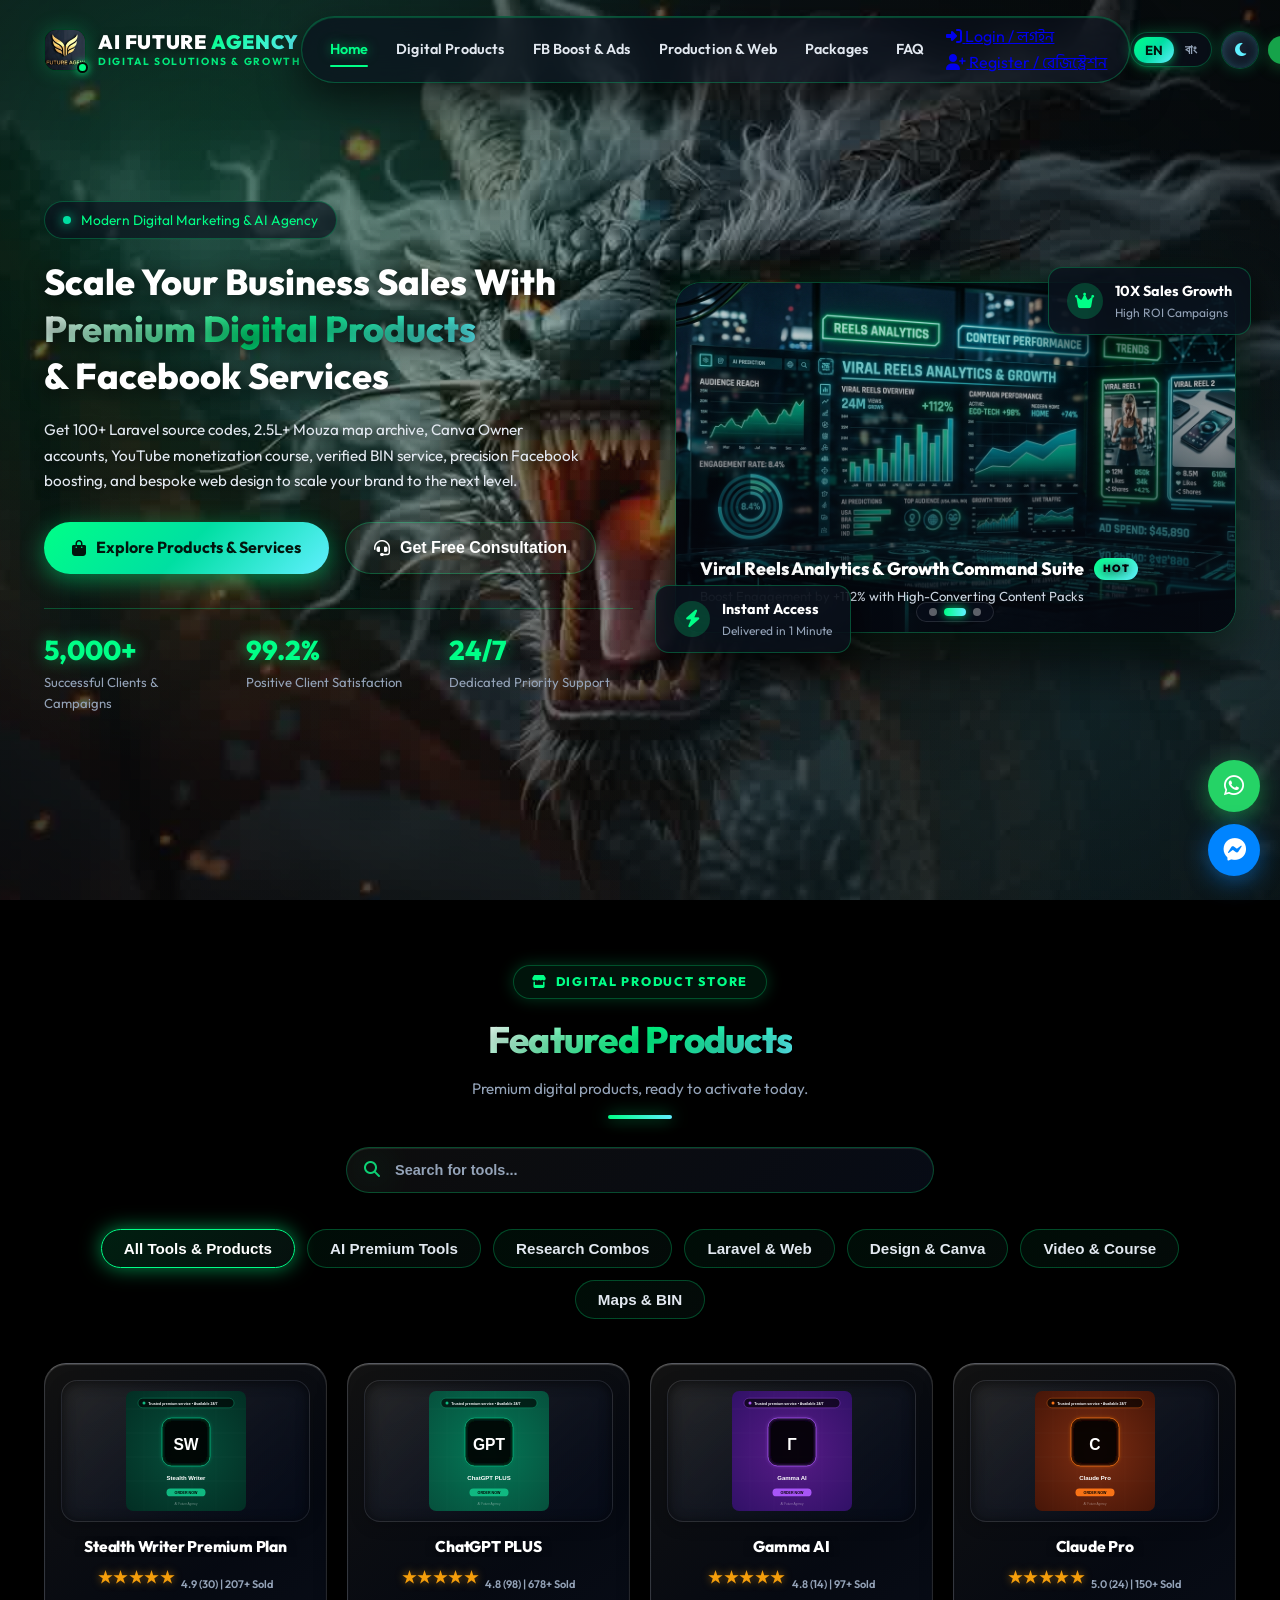
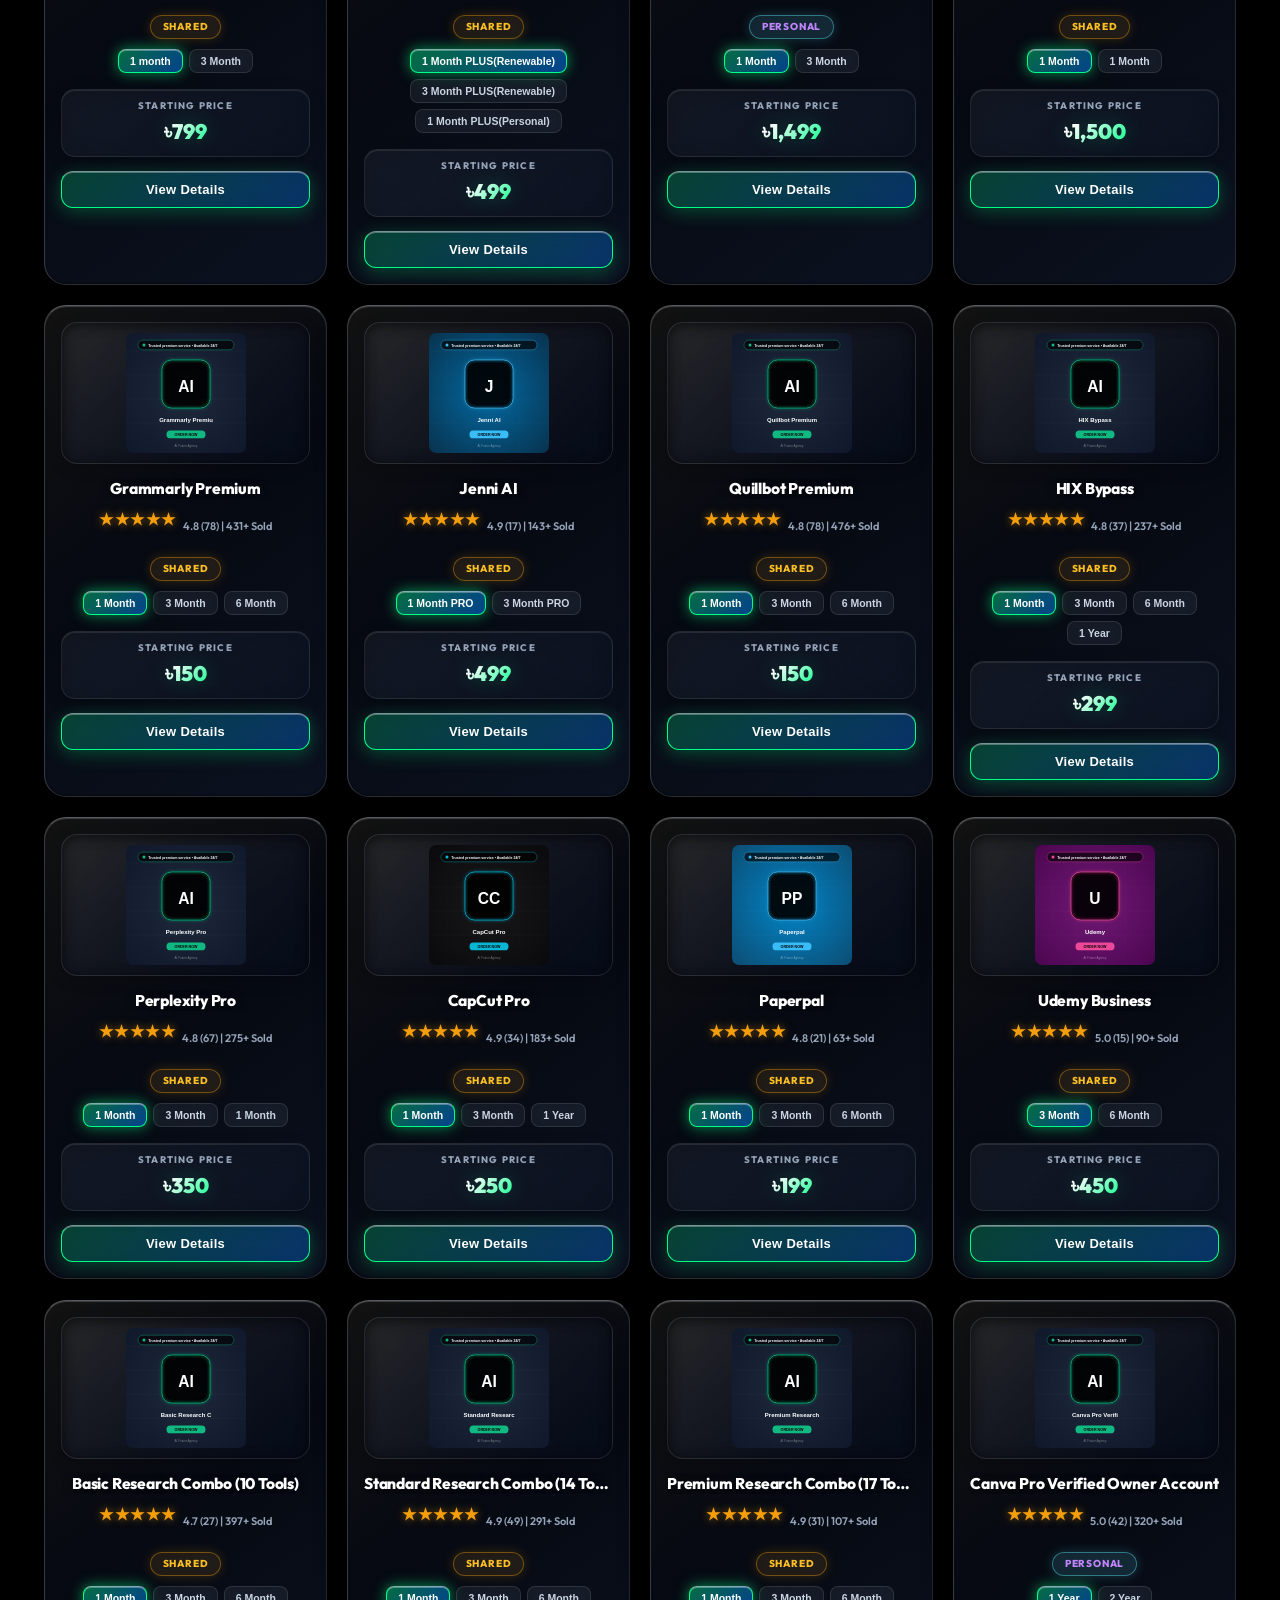
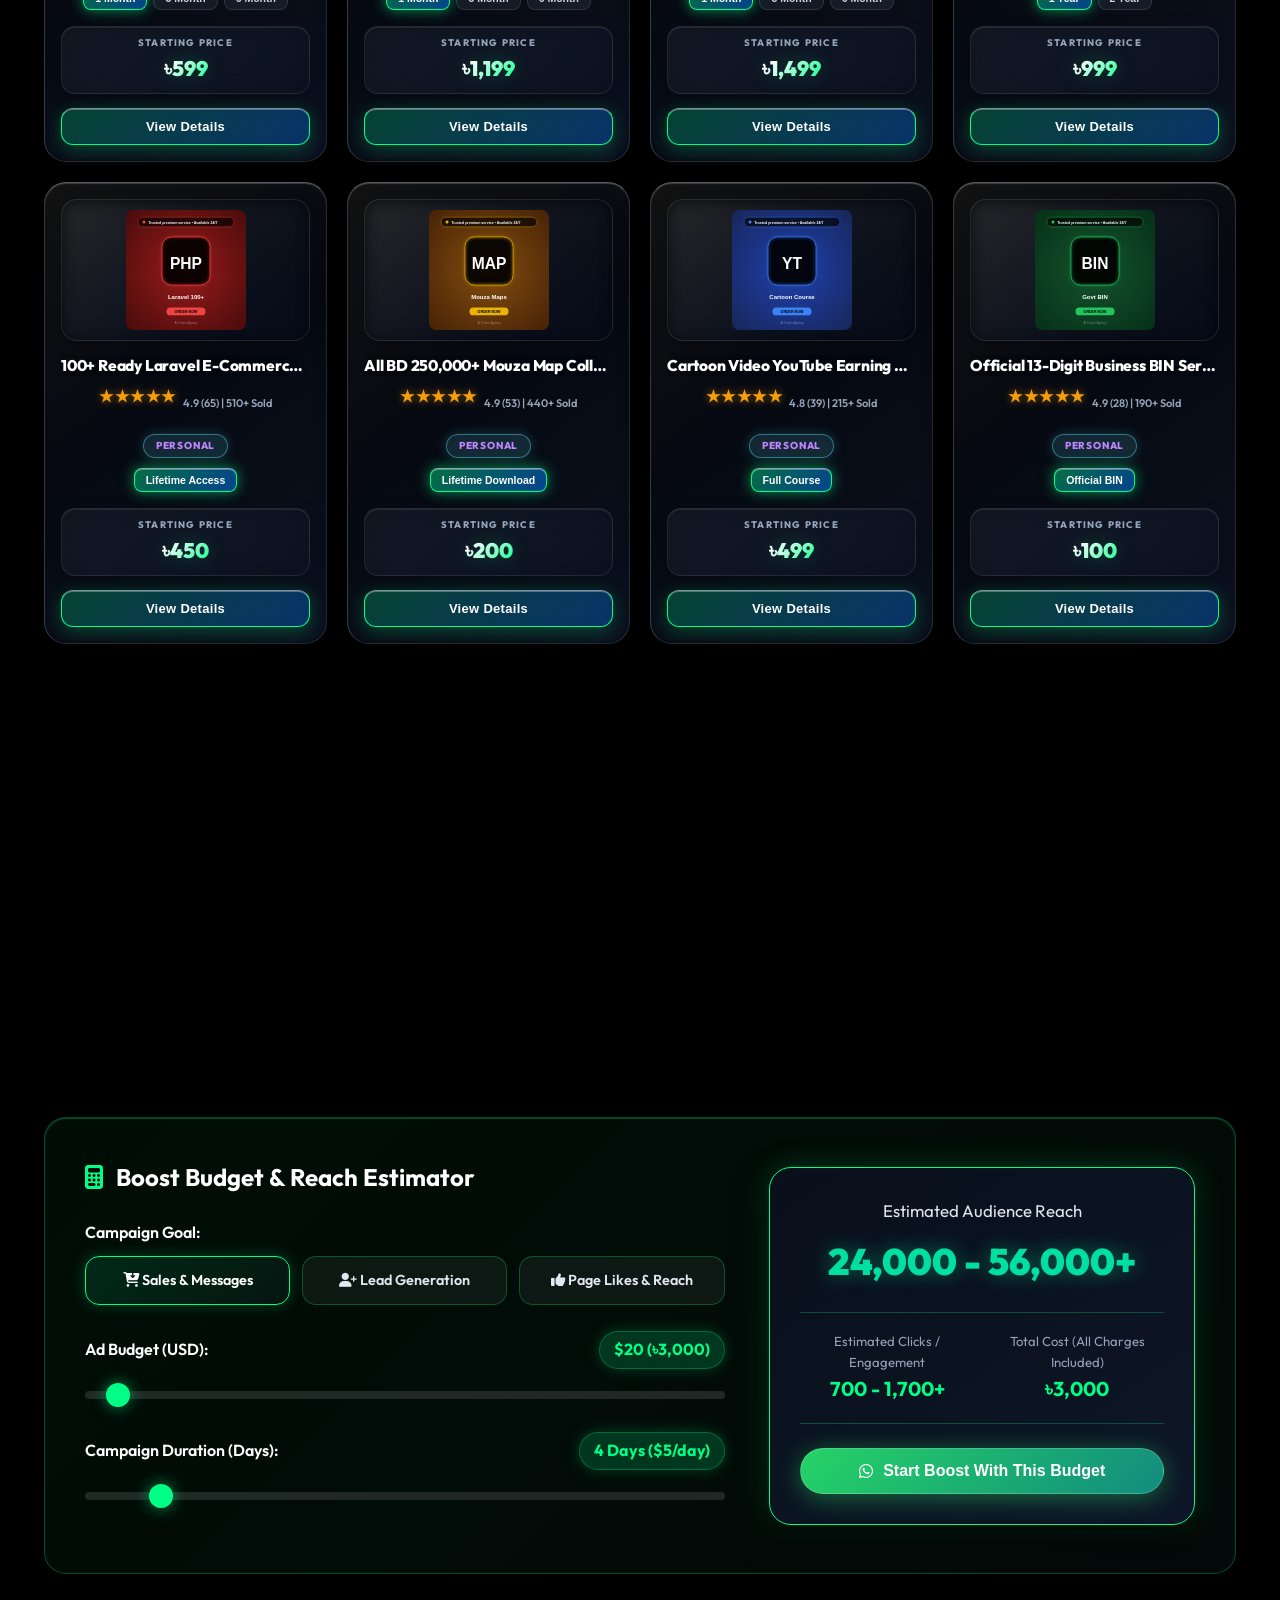
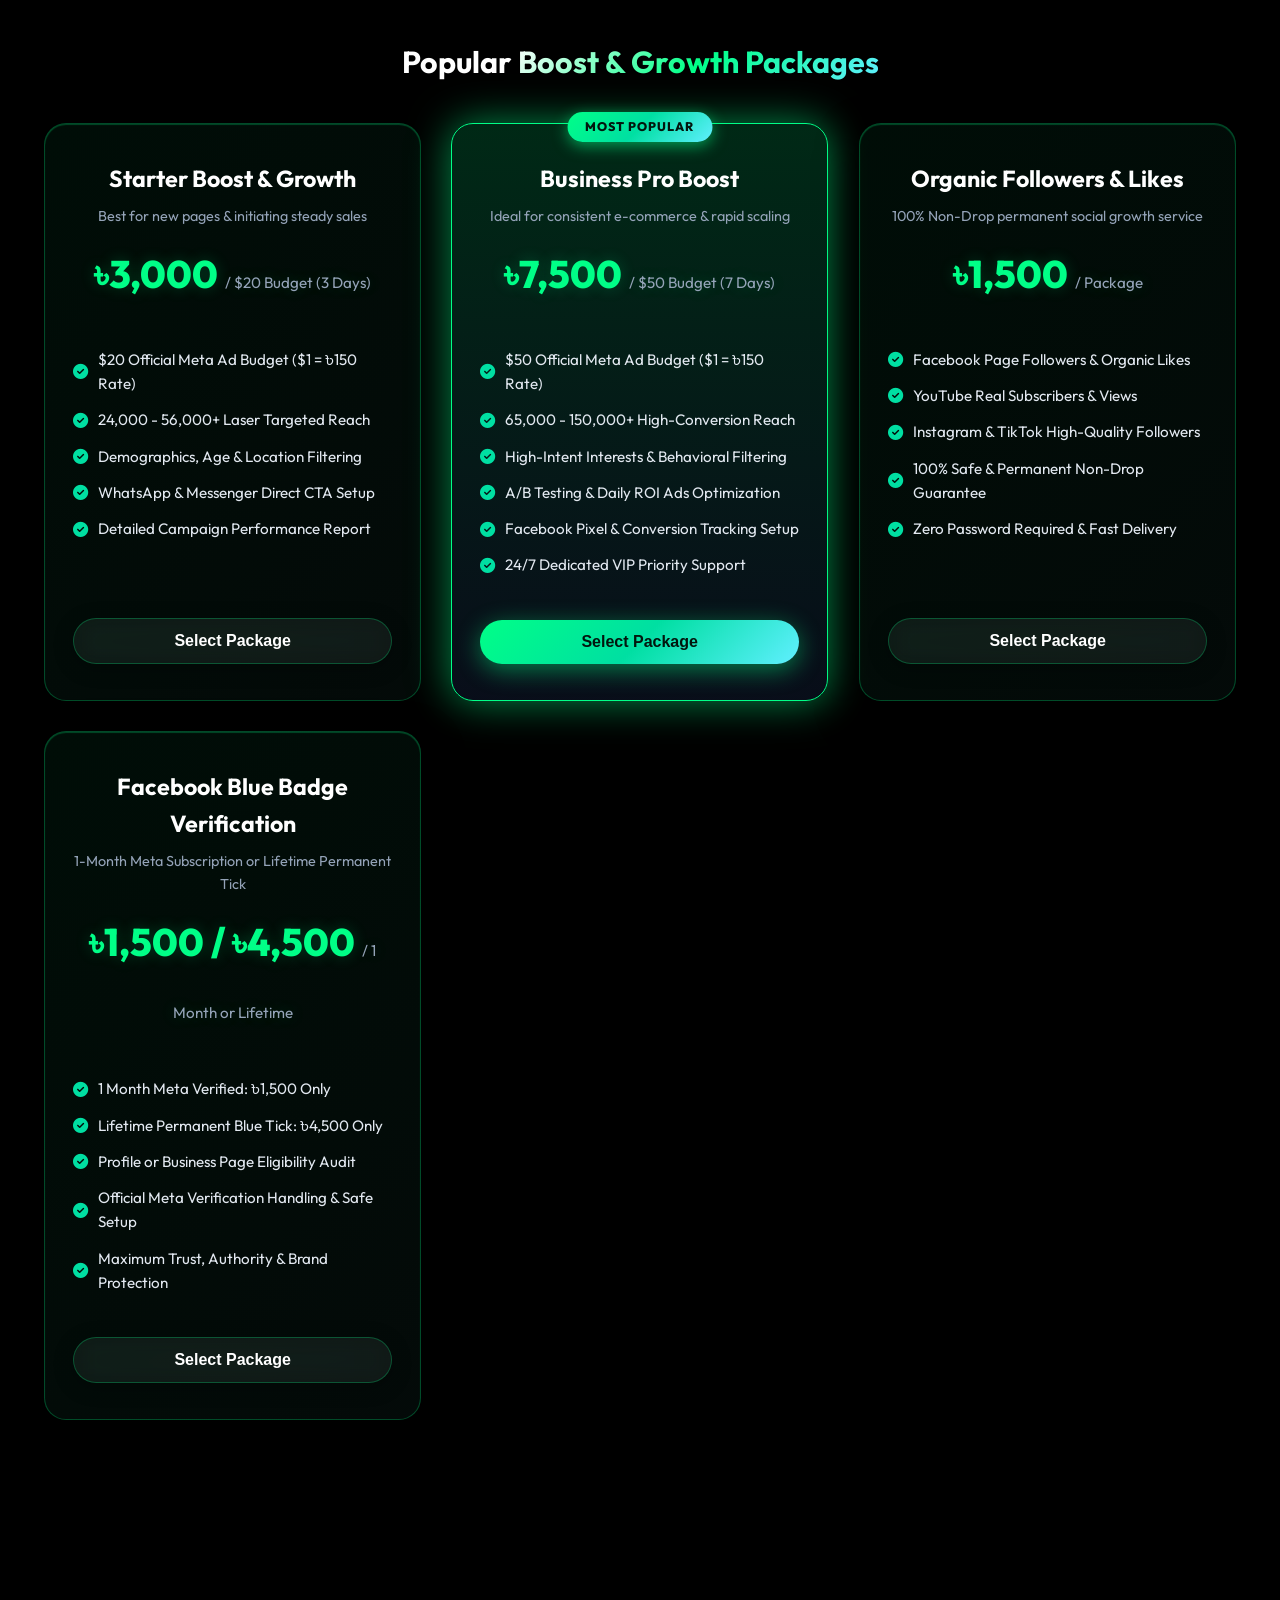
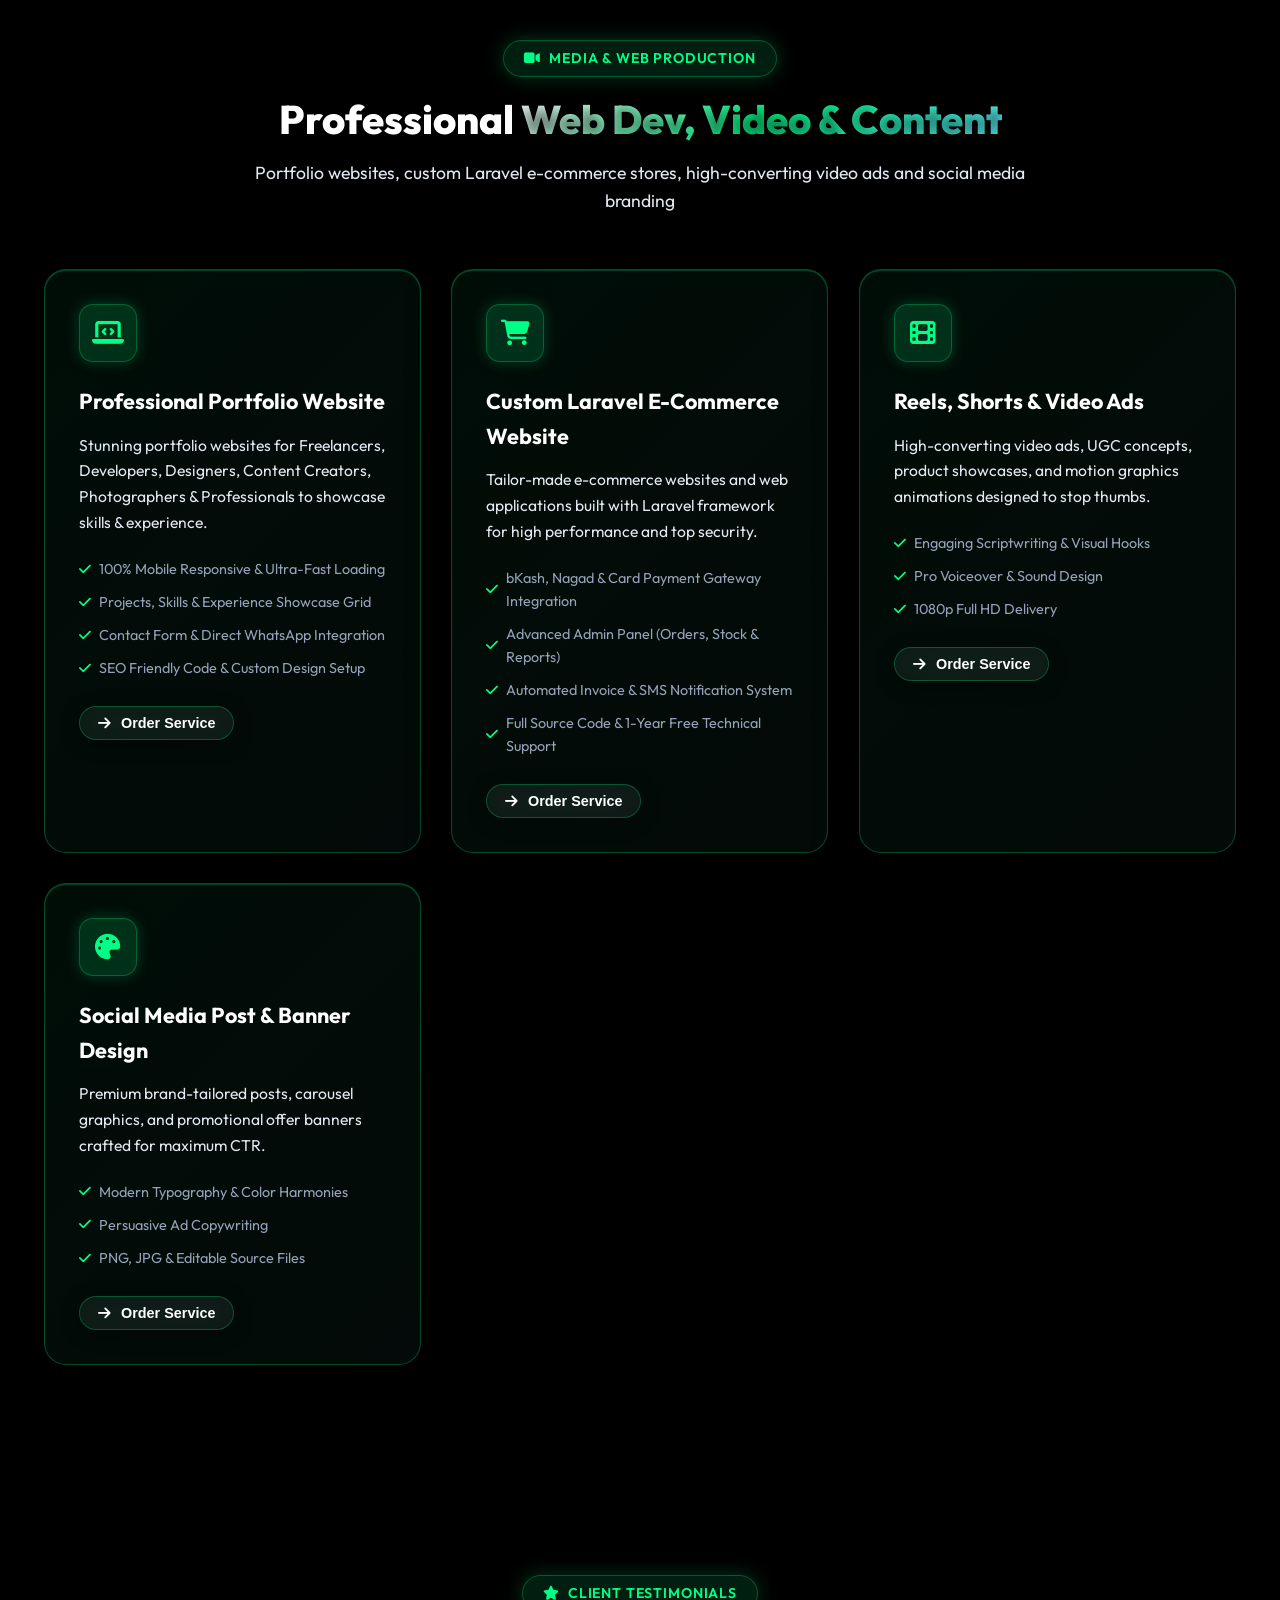
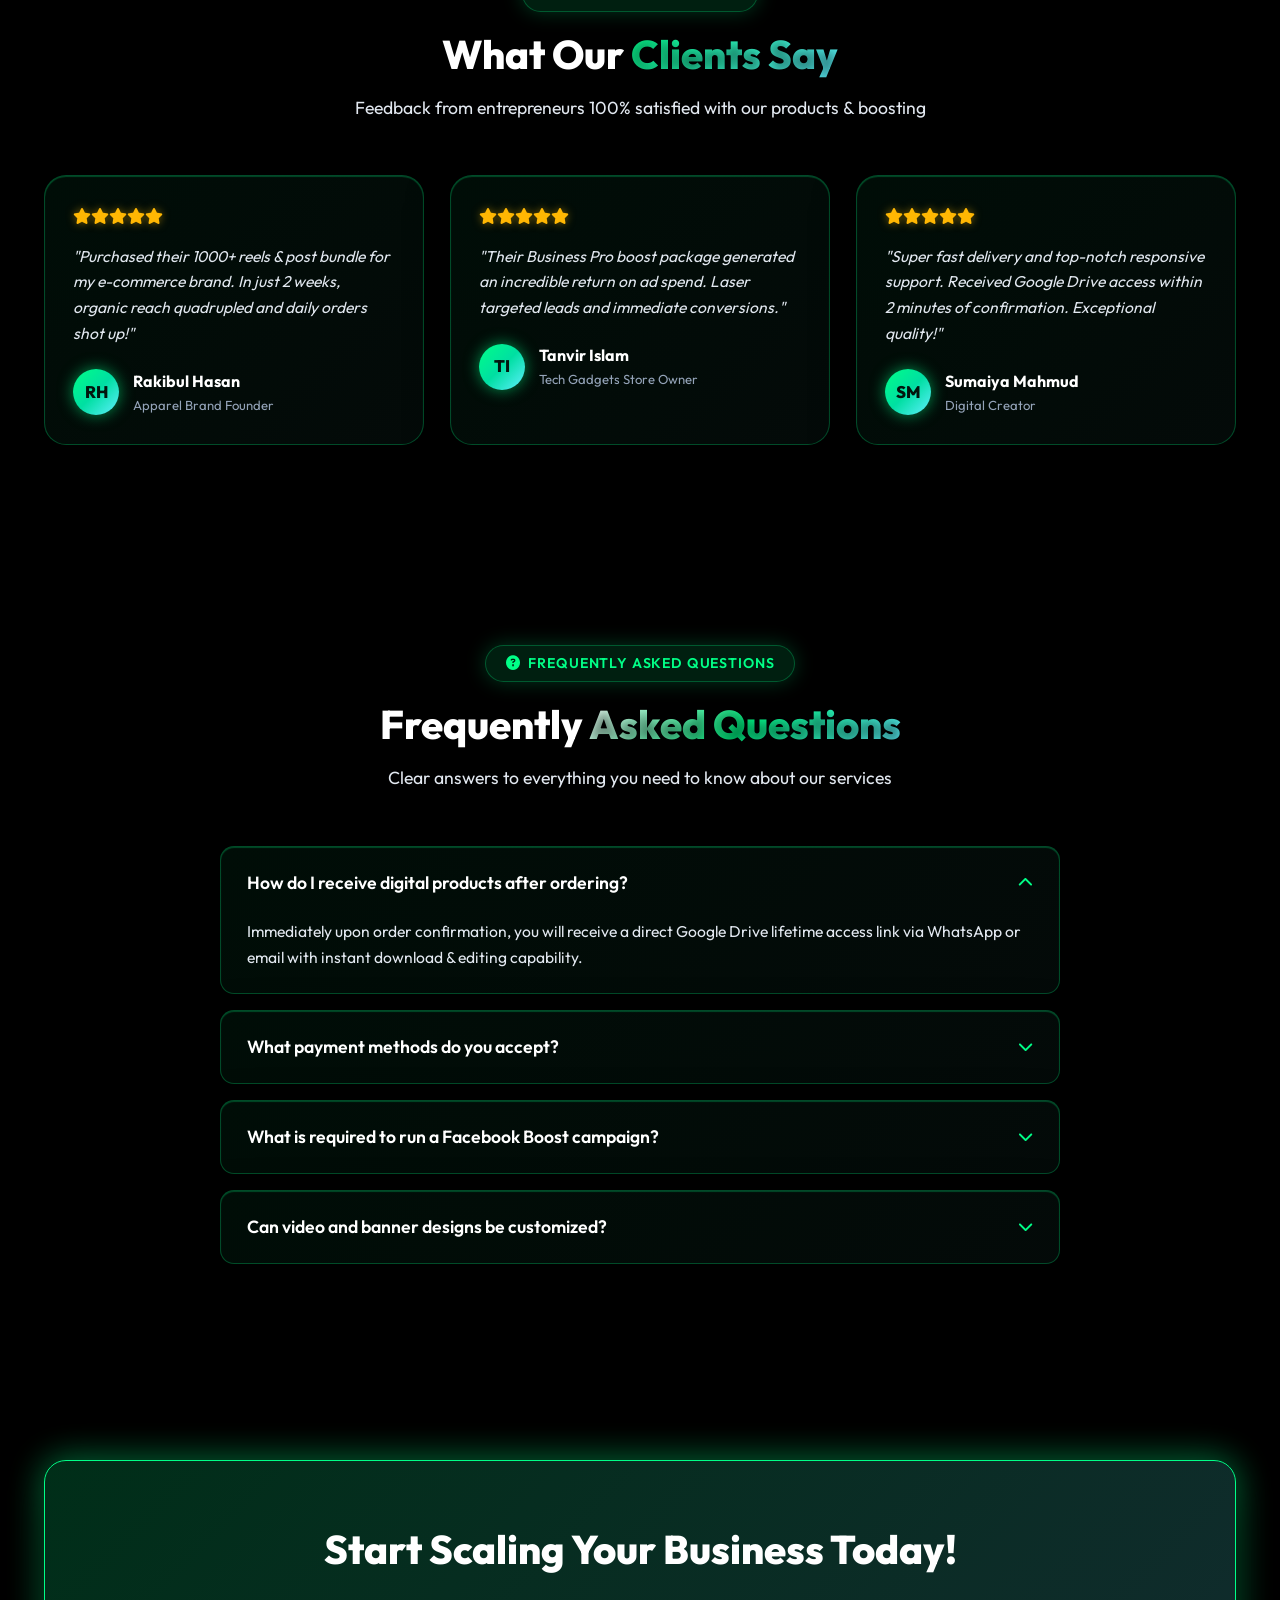
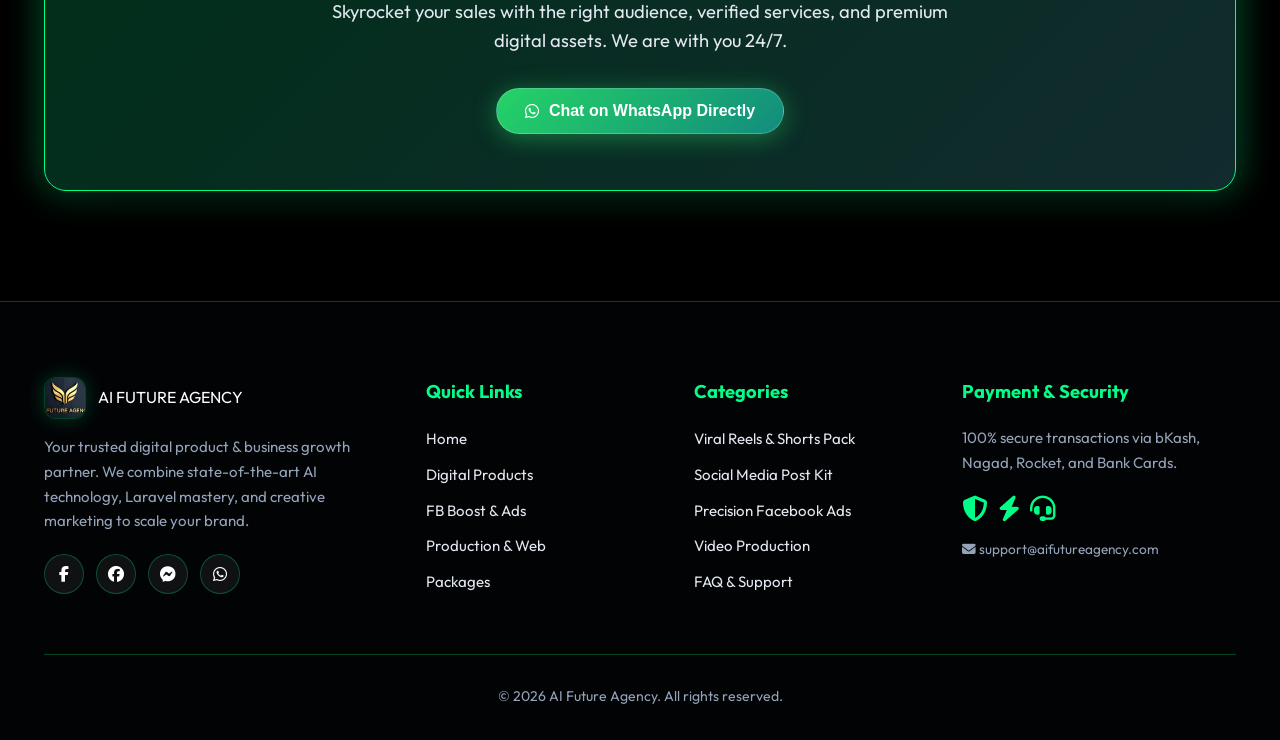
==== index.html @ ca144e44 "feat: complete AI Future Agency storefront, auth, admin panel, and live sync" ====
<!DOCTYPE html>
<html lang="en">
<head>
  <meta charset="UTF-8">
  <meta name="viewport" content="width=device-width, initial-scale=1.0">
  <title>AI Future Agency | Digital Products, Facebook Boost & Media Production</title>
  <meta name="description" content="AI Future Agency - Premium Digital Products, Facebook Ads & Boosting, Viral Video & Post Production Agency. Scale your business sales effortlessly.">
  
  <!-- Agency Favicon & App Icons -->
  <link rel="icon" type="image/jpeg" href="logo.jpg">
  <link rel="shortcut icon" type="image/jpeg" href="logo.jpg">
  <link rel="apple-touch-icon" href="logo.jpg">
  
  <!-- FontAwesome 6 Icons -->
  <link rel="stylesheet" href="https://cdnjs.cloudflare.com/ajax/libs/font-awesome/6.5.1/css/all.min.css">
  
  <!-- Custom Stylesheet (Liquid Glass Multi-Theme) -->
  <link rel="stylesheet" href="styles.css">
</head>
<body class="theme-cyan">

  <!-- ===================================================
       Preloader for Canvas 300 Frames
       =================================================== -->
  <div class="preloader" id="preloader">
    <div class="spinner"></div>
    <div class="loader-text" id="loaderText">Loading Animation 0%</div>
  </div>

  <!-- ===================================================
       Fixed Smooth Scroll Canvas Background (Dragon Animated)
       =================================================== -->
  <div class="canvas-bg-container">
    <canvas id="animationCanvas"></canvas>
  </div>
  <div class="canvas-bg-overlay"></div>

  <!-- ===================================================
       Main Foreground Liquid Glass Content
       =================================================== -->
  <div class="main-content">

    <!-- Navigation Bar -->
    <header class="navbar">
      <div class="container nav-container">
        <a href="#" class="brand-logo" title="AI Future Agency">
          <div class="logo-img-wrap">
            <img src="logo.jpg" alt="AI Future Agency Logo" class="logo-img">
            <span class="logo-status-dot" title="Agency Online 24/7"></span>
          </div>
          <div class="logo-text-box">
            <div class="logo-title">AI FUTURE <span class="gradient-brand">AGENCY</span></div>
            <div class="logo-sub-tag">Digital Solutions & Growth</div>
          </div>
        </a>

        <ul class="nav-menu" id="navMenu">
          <li><a href="#home" class="nav-link active" data-i18n="nav_home">Home</a></li>
          <li><a href="#products" class="nav-link" data-i18n="nav_products">Digital Products</a></li>
          <li><a href="#boost" class="nav-link" data-i18n="nav_boost">FB Boost & Ads</a></li>
          <li><a href="#production" class="nav-link" data-i18n="nav_production">Production & Web</a></li>
          <li><a href="#pricing" class="nav-link" data-i18n="nav_pricing">Packages</a></li>
          <li><a href="#faq" class="nav-link" data-i18n="nav_faq">FAQ</a></li>

          <!-- Mobile Drawer Auth Actions (Prominently visible when menu is opened on phone) -->
          <li class="mobile-nav-auth-item">
            <div class="mobile-auth-grid" id="mobileAuthGuest">
              <a href="login.html" class="mobile-auth-btn mobile-auth-login" title="Login to Account">
                <i class="fas fa-sign-in-alt"></i> <span data-i18n="nav_login_action">Login / লগইন</span>
              </a>
              <a href="register.html" class="mobile-auth-btn mobile-auth-register" title="Create Free Account">
                <i class="fas fa-user-plus"></i> <span data-i18n="nav_register_action">Register / রেজিস্ট্রেশন</span>
              </a>
            </div>
            <a href="dashboard.html" class="mobile-auth-btn mobile-auth-dashboard" id="mobileAuthUser" style="display: none;" title="Go to Dashboard">
              <i class="fas fa-user-circle"></i> <span id="mobileAuthUserName">Customer Dashboard / ড্যাশবোর্ড</span>
            </a>
          </li>
        </ul>

        <div class="nav-actions">
          <!-- Language Switcher Pill (EN vs BN) -->
          <div class="switch-control-pill" title="Switch Language (English / বাংলা)">
            <button class="switch-btn active" id="langEnBtn" title="English">EN</button>
            <button class="switch-btn" id="langBnBtn" title="বাংলা">বাং</button>
          </div>

          <!-- Single 3D Flip Sleep Day/Night Mode Button -->
          <button class="theme-3d-btn" id="theme3dBtn" onclick="toggleTheme3D()" title="Switch Day/Night Theme" aria-label="Toggle Theme">
            <div class="theme-3d-inner" id="theme3dInner">
              <div class="theme-3d-front" title="Dark Mode (Click for Day Mode)">
                <i class="fas fa-moon"></i>
              </div>
              <div class="theme-3d-back" title="Day Mode (Click for Dark Mode)">
                <i class="fas fa-sun"></i>
              </div>
            </div>
          </button>

          <!-- User Login / Register Button (Compact & Truncated) -->
          <button class="btn btn-login-nav" id="navLoginBtn" title="Login or Register">
            <i class="fas fa-user-plus"></i> <span id="navLoginText">Login / Register</span>
          </button>

          <!-- Mobile Menu Hamburger Button -->
          <button class="mobile-toggle" id="mobileToggle" aria-label="Toggle Navigation">
            <i class="fas fa-bars"></i>
          </button>
        </div>
      </div>
    </header>

    <!-- Hero Section (Original 2-Column Balanced Layout with Logo Card) -->
    <section class="hero" id="home">
      <div class="container">
        <div class="hero-grid">
          <div class="hero-content reveal-init">
            <div class="hero-tag">
              <span class="dot"></span>
              <span data-i18n="hero_tag">Modern Digital Marketing & AI Agency</span>
            </div>
            <h1 class="hero-title">
              <span data-i18n="hero_title_1">Scale Your Business Sales With</span> <br>
              <span class="gradient-brand" data-i18n="hero_title_highlight">Premium Digital Products</span> <br>
              <span data-i18n="hero_title_2">& Facebook Services</span>
            </h1>
            <p class="hero-desc" data-i18n="hero_desc">
              Get ready-made viral reels & post bundles, precision-targeted Facebook Ads boosting, and high-converting media production services to take your brand to the next level.
            </p>
            <div class="hero-ctas">
              <a href="#products" class="btn btn-primary">
                <i class="fas fa-shopping-bag"></i> <span data-i18n="hero_btn_products">Explore Products & Services</span>
              </a>
              <button class="btn btn-outline" onclick="openOrderModal('Free Consultation', 'Free', 'Consultation')">
                <i class="fas fa-headset"></i> <span data-i18n="hero_btn_consult">Get Free Consultation</span>
              </button>
            </div>
            <div class="hero-stats">
              <div class="stat-item">
                <h3 data-i18n="stat_clients_num">5,000+</h3>
                <p data-i18n="stat_clients_label">Successful Clients & Campaigns</p>
              </div>
              <div class="stat-item">
                <h3 data-i18n="stat_satisfaction_num">99.2%</h3>
                <p data-i18n="stat_satisfaction_label">Positive Client Satisfaction</p>
              </div>
              <div class="stat-item">
                <h3 data-i18n="stat_support_num">24/7</h3>
                <p data-i18n="stat_support_label">Dedicated Priority Support</p>
              </div>
            </div>
          </div>

          <div class="hero-visual reveal-init">
            <div class="hero-carousel-wrapper" id="heroBannerCarouselWrap">
              <div class="hero-carousel-track" id="heroCarouselTrack">
                <!-- Slides dynamically injected by app.js or initial fallback -->
                <div class="hero-slide active" data-index="0">
                  <a href="#products" class="hero-slide-link">
                    <img src="hero-showcase.jpg" alt="Scale Your Sales With Premium Digital Products" class="hero-slide-img">
                    <div class="hero-slide-overlay"></div>
                    <div class="hero-slide-caption">
                      <div class="hero-slide-caption-title">
                        <span>Scale Your Sales With Premium Digital Products</span>
                        <span class="slide-badge">PROMO</span>
                      </div>
                      <p class="hero-slide-caption-sub">Viral Reels Bundles, Canva Pro, AI Tools & Web Systems</p>
                    </div>
                  </a>
                </div>
                <div class="hero-slide" data-index="1">
                  <a href="#products" class="hero-slide-link">
                    <img src="hero-banner-2.jpg" alt="Viral Reels Analytics & Growth Command Suite" class="hero-slide-img">
                    <div class="hero-slide-overlay"></div>
                    <div class="hero-slide-caption">
                      <div class="hero-slide-caption-title">
                        <span>Viral Reels Analytics & Growth Command Suite</span>
                        <span class="slide-badge">HOT</span>
                      </div>
                      <p class="hero-slide-caption-sub">Boost Engagement by +112% with High-Converting Content Packs</p>
                    </div>
                  </a>
                </div>
                <div class="hero-slide" data-index="2">
                  <a href="#boost" class="hero-slide-link">
                    <img src="hero-banner-3.jpg" alt="Facebook Ads & Meta Precision Boosting Engine" class="hero-slide-img">
                    <div class="hero-slide-overlay"></div>
                    <div class="hero-slide-caption">
                      <div class="hero-slide-caption-title">
                        <span>Facebook Ads & Meta Precision Boosting Engine</span>
                        <span class="slide-badge">SCALE</span>
                      </div>
                      <p class="hero-slide-caption-sub">Targeted High ROI Campaigns for Agencies and Online Businesses</p>
                    </div>
                  </a>
                </div>
              </div>

              <!-- Navigation Controls -->
              <button class="carousel-arrow-btn prev" id="heroCarouselPrev" aria-label="Previous Slide">
                <i class="fas fa-chevron-left"></i>
              </button>
              <button class="carousel-arrow-btn next" id="heroCarouselNext" aria-label="Next Slide">
                <i class="fas fa-chevron-right"></i>
              </button>

              <!-- Dots Indicators -->
              <div class="carousel-dots-bar" id="heroCarouselDots">
                <button class="carousel-dot active" data-slide="0"></button>
                <button class="carousel-dot" data-slide="1"></button>
                <button class="carousel-dot" data-slide="2"></button>
              </div>
            </div>

            <div class="floating-badge badge-top">
              <div class="badge-icon">
                <i class="fas fa-crown"></i>
              </div>
              <div>
                <strong data-i18n="badge_growth">10X Sales Growth</strong>
                <p style="font-size:0.75rem; color:var(--text-dim);" data-i18n="badge_growth_sub">High ROI Campaigns</p>
              </div>
            </div>

            <div class="floating-badge badge-bottom">
              <div class="badge-icon">
                <i class="fas fa-bolt"></i>
              </div>
              <div>
                <strong data-i18n="badge_delivery">Instant Access</strong>
                <p style="font-size:0.75rem; color:var(--text-dim);" data-i18n="badge_delivery_sub">Delivered in 1 Minute</p>
              </div>
            </div>
          </div>
        </div>
      </div>
    </section>

    <!-- Digital Products & Premium Tools Storefront -->
    <section class="products-section" id="products">
      <div class="container">
        <!-- Featured Products Title (Clean Centered Deluxe Display) -->
        <div class="featured-products-heading reveal-init">
          <div class="featured-products-title-wrap">
            <span class="store-kicker"><i class="fas fa-store"></i> <span data-i18n="prod_badge">Digital Store</span></span>
            <h2 class="featured-products-title" data-i18n="prod_sec_main_title">Featured Products</h2>
            <p class="featured-products-subtitle" data-i18n="featured_prods_subtitle">Premium digital products, ready to activate today.</p>
            <div class="title-accent-bar"></div>
          </div>
        </div>

        <!-- Live Search Box (Screenshot 1) -->
        <div class="search-container reveal-init">
          <span class="search-icon"><i class="fas fa-search"></i></span>
          <input type="text" id="toolSearchInput" class="search-input" placeholder="Search for tools..." data-i18n-ph="search_tools_ph">
        </div>

        <!-- Filter Categories Bar -->
        <div class="filter-bar reveal-init">
          <button class="filter-btn active" data-filter="all" data-i18n="filter_all">All Tools & Products</button>
          <button class="filter-btn" data-filter="aitools" data-i18n="filter_aitools">AI Premium Tools</button>
          <button class="filter-btn" data-filter="combo" data-i18n="filter_combo">Research Combos</button>
          <button class="filter-btn" data-filter="web" data-i18n="filter_web">Laravel & Web</button>
          <button class="filter-btn" data-filter="post" data-i18n="filter_post">Design & Canva</button>
          <button class="filter-btn" data-filter="video" data-i18n="filter_video">Video & Course</button>
          <button class="filter-btn" data-filter="tools" data-i18n="filter_tools">Maps & BIN</button>
        </div>

        <!-- AI Future Agency Storefront Grid -->
        <div class="grid-prods" id="productsGrid">
          <!-- Rendered dynamically via JS -->
        </div>
      </div>
    </section>

    <!-- Facebook Boost & Calculator Section -->
    <section class="boost-section" id="boost">
      <div class="container">
        <div class="section-header reveal-init">
          <span class="section-badge"><i class="fab fa-facebook"></i> <span data-i18n="boost_badge">Facebook Boost & Ads</span></span>
          <h2 class="section-title"><span data-i18n="boost_title_1">Targeted Facebook Boost &</span> <span class="gradient-brand" data-i18n="boost_title_highlight">Live ROI Calculator</span></h2>
          <p class="section-subtitle" data-i18n="boost_subtitle">Reach your ideal audience with laser-targeted ads and maximize sales conversions</p>
        </div>

        <!-- Interactive Calculator -->
        <div class="boost-calculator-wrapper">
          <div class="calculator-grid">
            <div class="calc-inputs reveal-init">
              <h3><i class="fas fa-calculator" style="color:var(--primary); margin-right:8px;"></i> <span data-i18n="calc_title">Boost Budget & Reach Estimator</span></h3>
              
              <!-- Goal Selection -->
              <div class="calc-group">
                <label style="display:block; margin-bottom:10px; font-weight:600;" data-i18n="calc_goal_label">Campaign Goal:</label>
                <div class="goal-chips">
                  <div class="goal-chip active" data-goal="sales"><i class="fas fa-cart-arrow-down"></i> <span data-i18n="goal_sales">Sales & Messages</span></div>
                  <div class="goal-chip" data-goal="leads"><i class="fas fa-user-plus"></i> <span data-i18n="goal_leads">Lead Generation</span></div>
                  <div class="goal-chip" data-goal="growth"><i class="fas fa-thumbs-up"></i> <span data-i18n="goal_growth">Page Likes & Reach</span></div>
                </div>
              </div>

              <!-- Budget Slider -->
              <div class="calc-group">
                <div class="calc-label-wrap">
                  <label for="budgetSlider" data-i18n="calc_budget_label">Ad Budget (USD):</label>
                  <span class="calc-val-badge" id="budgetVal">৳3,000</span>
                </div>
                <input type="range" class="calc-slider" id="budgetSlider" min="10" max="300" step="5" value="20">
              </div>

              <!-- Days Slider -->
              <div class="calc-group">
                <div class="calc-label-wrap">
                  <label for="daysSlider" data-i18n="calc_duration_label">Campaign Duration (Days):</label>
                  <span class="calc-val-badge" id="daysVal">4 Days ($5/day)</span>
                </div>
                <input type="range" class="calc-slider" id="daysSlider" min="1" max="30" step="1" value="4">
              </div>
            </div>

            <!-- Result Preview -->
            <div class="calc-result-card reveal-init">
              <p class="result-title" data-i18n="calc_est_reach">Estimated Audience Reach</p>
              <div class="result-reach" id="reachVal">24,000 - 56,000+</div>
              
              <div class="result-breakdown">
                <div class="breakdown-box">
                  <p data-i18n="calc_est_clicks">Estimated Clicks / Engagement</p>
                  <h4 id="clicksVal">700 - 1,700+</h4>
                </div>
                <div class="breakdown-box">
                  <p data-i18n="calc_est_total">Total Cost (All Charges Included)</p>
                  <h4 id="costBdtVal">৳3,000</h4>
                </div>
              </div>

              <button class="btn btn-whatsapp" style="width:100%;" onclick="openOrderModal('Targeted Facebook Boost', document.getElementById('costBdtVal').textContent, 'Facebook Boost')">
                <i class="fab fa-whatsapp"></i> <span data-i18n="btn_start_boost">Start Boost With This Budget</span>
              </button>
            </div>
          </div>
        </div>

        <!-- Pre-Made Pricing Tiers -->
        <div id="pricing" class="section-header reveal-init" style="margin-bottom:36px;">
          <h3 style="font-size:1.9rem; font-weight:700;"><span data-i18n="pricing_title_1">Popular</span> <span class="gradient-brand" data-i18n="pricing_title_highlight">Boost Packages</span></h3>
        </div>

        <div class="pricing-cards-grid" id="pricingCardsGrid">
          <!-- Rendered dynamically in JS with full language switching -->
        </div>
      </div>
    </section>

    <!-- Media & Post Production Section -->
    <section class="production-section" id="production">
      <div class="container">
        <div class="section-header reveal-init">
          <span class="section-badge"><i class="fas fa-video"></i> <span data-i18n="prod_sec_badge">Media & Post Production</span></span>
          <h2 class="section-title"><span data-i18n="prod_sec_title_1">Professional</span> <span class="gradient-brand" data-i18n="prod_sec_title_highlight">Video & Content Production</span></h2>
          <p class="section-subtitle" data-i18n="prod_sec_subtitle">High-converting video ads and viral social media posts tailored to your brand</p>
        </div>

        <div class="services-grid" id="servicesGrid">
          <!-- Rendered dynamically in JS with full language switching -->
        </div>
      </div>
    </section>

    <!-- Client Reviews Section -->
    <section class="reviews-section">
      <div class="container">
        <div class="section-header reveal-init">
          <span class="section-badge"><i class="fas fa-star"></i> <span data-i18n="reviews_badge">Client Testimonials</span></span>
          <h2 class="section-title"><span data-i18n="reviews_title_1">What Our</span> <span class="gradient-accent-text" data-i18n="reviews_title_highlight">Clients Say</span></h2>
          <p class="section-subtitle" data-i18n="reviews_subtitle">Feedback from entrepreneurs 100% satisfied with our products & boosting</p>
        </div>

        <div class="reviews-grid" id="reviewsGrid">
          <!-- Rendered dynamically in JS with full language switching -->
        </div>
      </div>
    </section>

    <!-- FAQ Section -->
    <section class="faq-section" id="faq">
      <div class="container">
        <div class="section-header reveal-init">
          <span class="section-badge"><i class="fas fa-question-circle"></i> <span data-i18n="faq_badge">Frequently Asked Questions</span></span>
          <h2 class="section-title"><span data-i18n="faq_title_1">Frequently</span> <span class="gradient-brand" data-i18n="faq_title_highlight">Asked Questions</span></h2>
          <p class="section-subtitle" data-i18n="faq_subtitle">Clear answers to everything you need to know about our services</p>
        </div>

        <div class="faq-accordion" id="faqAccordion">
          <!-- Rendered dynamically in JS with full language switching -->
        </div>
      </div>
    </section>

    <!-- Call to Action Banner -->
    <section class="cta-section">
      <div class="container">
        <div class="cta-banner reveal-init">
          <h2 data-i18n="cta_title">Start Scaling Your Business Today!</h2>
          <p data-i18n="cta_desc">Skyrocket your sales with the right audience and premium digital assets. We are with you 24/7.</p>
          <button class="btn btn-whatsapp" onclick="openOrderModal('Direct WhatsApp Discussion', 'Free', 'Consultation')">
            <i class="fab fa-whatsapp"></i> <span data-i18n="cta_btn">Chat on WhatsApp Directly</span>
          </button>
        </div>
      </div>
    </section>

    <!-- Footer -->
    <footer class="footer">
      <div class="container">
        <div class="footer-grid">
          <div class="footer-col">
            <div class="brand-logo" style="margin-bottom:16px;">
              <img src="logo.jpg" alt="AI Future Agency Logo" class="logo-img">
              <div class="logo-text">AI FUTURE <span>AGENCY</span></div>
            </div>
            <p data-i18n="footer_desc">Your trusted digital product & business growth partner. We combine state-of-the-art AI technology and creative mastery to scale your brand.</p>
            <div class="social-links">
              <a href="https://www.facebook.com/AiFutureAgency" target="_blank" class="social-btn" title="Facebook Page"><i class="fab fa-facebook-f"></i></a>
              <a href="https://www.facebook.com/AiFutureAgency" target="_blank" class="social-btn" title="Facebook"><i class="fab fa-facebook"></i></a>
              <a href="https://m.me/AiFutureAgency" target="_blank" class="social-btn" title="Messenger"><i class="fab fa-facebook-messenger"></i></a>
              <a href="https://wa.me/880163935198" target="_blank" class="social-btn" title="WhatsApp"><i class="fab fa-whatsapp"></i></a>
            </div>
          </div>

          <div class="footer-col">
            <h4 data-i18n="footer_quick_links">Quick Links</h4>
            <ul class="footer-links">
              <li><a href="#home" data-i18n="nav_home">Home</a></li>
              <li><a href="#products" data-i18n="nav_products">Digital Products</a></li>
              <li><a href="#boost" data-i18n="nav_boost">FB Boost & Ads</a></li>
              <li><a href="#production" data-i18n="nav_production">Production</a></li>
              <li><a href="#pricing" data-i18n="nav_pricing">Packages</a></li>
            </ul>
          </div>

          <div class="footer-col">
            <h4 data-i18n="footer_categories">Categories</h4>
            <ul class="footer-links">
              <li><a href="#products">Viral Reels & Shorts Pack</a></li>
              <li><a href="#products">Social Media Post Kit</a></li>
              <li><a href="#boost">Precision Facebook Ads</a></li>
              <li><a href="#production">Video Production</a></li>
              <li><a href="#faq">FAQ & Support</a></li>
            </ul>
          </div>

          <div class="footer-col">
            <h4 data-i18n="footer_payment_title">Payment & Security</h4>
            <p data-i18n="footer_payment_desc">100% secure transactions via bKash, Nagad, Rocket, and Bank Cards.</p>
            <div style="display:flex; gap:10px; font-size:1.6rem; color:var(--primary); margin-bottom:16px;">
              <i class="fas fa-shield-alt" title="100% Secure"></i>
              <i class="fas fa-bolt" title="Fast Delivery"></i>
              <i class="fas fa-headset" title="24/7 Support"></i>
            </div>
            <p style="font-size:0.85rem; color:var(--text-dim);"><i class="fas fa-envelope"></i> support@aifutureagency.com</p>
          </div>
        </div>

        <div class="footer-bottom">
          <p data-i18n="footer_rights">© 2026 AI Future Agency. All rights reserved.</p>
        </div>
      </div>
    </footer>

  </div> <!-- End Main Content -->

  <!-- Floating Action Buttons -->
  <div class="floating-actions">
    <a href="https://wa.me/880163935198?text=Hello,%20I%20am%20interested%20in%20your%20services." target="_blank" class="float-btn whatsapp" title="WhatsApp Chat">
      <i class="fab fa-whatsapp"></i>
    </a>
    <a href="https://m.me/AiFutureAgency" target="_blank" class="float-btn messenger" title="Facebook Page Messenger Chat">
      <i class="fab fa-facebook-messenger"></i>
    </a>
  </div>

  <!-- Order / Consultation Modal -->
  <div class="modal-overlay" id="orderModal">
    <div class="modal-card">
      <button class="modal-close" onclick="closeOrderModal()" aria-label="Close Modal">
        <i class="fas fa-times"></i>
      </button>
      <h3 class="modal-title" data-i18n="modal_title">Instant Order / Consultation</h3>
      <p class="modal-subtitle" data-i18n="modal_subtitle">Provide your details to connect directly on WhatsApp or Facebook Messenger.</p>

      <form id="orderForm">
        <div class="modal-form-grid">
          <div class="form-group">
            <label for="modalItem" data-i18n="modal_lbl_item">Service / Product Name:</label>
            <input type="text" id="modalItem" class="form-control" readonly>
          </div>

          <div class="form-group">
            <label for="modalPrice" data-i18n="modal_lbl_price">Price / Budget:</label>
            <input type="text" id="modalPrice" class="form-control" readonly>
          </div>

          <div class="form-group">
            <label for="clientName" data-i18n="modal_lbl_name">Your Full Name:</label>
            <input type="text" id="clientName" class="form-control" placeholder="e.g. John Doe" required>
          </div>

          <div class="form-group">
            <label for="clientPhone" data-i18n="modal_lbl_phone">WhatsApp / Phone Number:</label>
            <input type="tel" id="clientPhone" class="form-control" placeholder="e.g. +88018XXXXXXXX" required>
          </div>
        </div>

        <div class="form-group" style="margin-bottom: 14px;">
          <label for="clientNotes" data-i18n="modal_lbl_notes">Page Link or Special Requirements (Optional):</label>
          <textarea id="clientNotes" class="form-control" rows="2" placeholder="Your Facebook page name or specific requirements"></textarea>
        </div>

        <div style="display:flex; gap:10px; margin-top:8px;">
          <button type="submit" class="btn btn-whatsapp" style="flex:1.2; padding:11px 20px;">
            <i class="fab fa-whatsapp"></i> <span data-i18n="modal_btn_submit">Confirm on WhatsApp</span>
          </button>
          <a href="https://m.me/AiFutureAgency" target="_blank" class="btn btn-outline" style="display:inline-flex; align-items:center; justify-content:center; gap:8px; padding: 11px 20px;" title="Chat directly in Facebook Page Inbox">
            <i class="fab fa-facebook-messenger" style="color:#0084FF; font-size:1.2rem;"></i> <span>Messenger</span>
          </a>
        </div>
      </form>
    </div>
  </div>

  <!-- ===================================================
       AI FUTURE AGENCY PRODUCT DETAILS MODAL
       =================================================== -->
  <div class="details-modal-overlay" id="productDetailsModal">
    <div class="details-modal-box">
      <button class="details-close-btn" id="closeDetailsModalBtn" aria-label="Close Product Details">
        <i class="fas fa-times"></i>
      </button>

      <div class="details-container-grid">
        <!-- Left Column: Product Image, Buy Now Small, and Description Accordion -->
        <div>
          <div class="prod-img-box-details">
            <img src="" alt="Tool Graphic" class="prod-img-details" id="detailsModalImg">
          </div>

          <button class="btn-buy-now-small" id="detailsModalBuySmallBtn">
            Buy Now ⚡
          </button>

          <!-- Collapsible Description Accordion (Screenshot 2) -->
          <div class="desc-box">
            <button class="desc-btn" id="detailsDescToggleBtn">
              <span>Description</span>
              <span id="detailsDescToggleIcon" style="font-size: 18px; font-weight: 900;">+</span>
            </button>
            <div class="desc-body" id="detailsDescBody" style="display: none;">
              <!-- Populated dynamically via JS with personal/shared rules & policies -->
            </div>
          </div>
        </div>

        <!-- Right Column: Title, Type Switcher, Duration Grid, Total Price, Review Section -->
        <div>
          <div class="info-box-details" id="detailsBuyArea">
            <span class="badge-stock" id="detailsStockBadge">IN STOCK</span>
            <h1 class="details-prod-name" id="detailsModalTitle">Product Name</h1>

            <!-- Account Type Switch (PERSONAL vs SHARED) -->
            <div class="type-switch-details" id="detailsTypeSwitch">
              <button class="type-btn-details type-shared active" id="detailsTypeSharedBtn">SHARED</button>
              <button class="type-btn-details type-personal" id="detailsTypePersonalBtn">PERSONAL</button>
            </div>

            <!-- Duration Selection Grid -->
            <p class="dur-label-details">SELECT DURATION</p>
            <div class="dur-grid-details" id="detailsDurGrid">
              <!-- Populated dynamically via JS with active plans -->
            </div>

            <!-- Total Price Display Box -->
            <div class="price-display-details">
              <span class="price-lbl">TOTAL PRICE</span>
              <span class="total-price-val" id="detailsTotalPriceVal">৳499</span>
            </div>

            <!-- Main Buy Now Action -->
            <button class="btn-buy-details-main" id="detailsModalBuyMainBtn">
              Buy Now ⚡
            </button>

            <p class="trust-subtext">Instant Delivery • Secure Payment • 24/7 Dedicated Support</p>

            <!-- Customer Reviews & FAQ Section (Screenshot 2) -->
            <div class="details-reviews-wrap">
              <h3>Customer Reviews & FAQ</h3>

              <!-- Write a Review Box -->
              <div class="write-review-box">
                <h4>Write a Review</h4>
                <div class="star-rating-select" id="starRatingSelect">
                  <span class="star-select-item active" data-rating="1">★</span>
                  <span class="star-select-item active" data-rating="2">★</span>
                  <span class="star-select-item active" data-rating="3">★</span>
                  <span class="star-select-item active" data-rating="4">★</span>
                  <span class="star-select-item active" data-rating="5">★</span>
                </div>
                <input type="text" id="reviewAuthorName" class="review-input-name" placeholder="Your Full Name...">
                <textarea id="reviewCommentText" class="review-input-comment" placeholder="Write your review or feedback..."></textarea>
                <button type="button" class="btn-submit-review" id="submitReviewBtn">Submit Review</button>
              </div>

              <!-- Recent Reviews List -->
              <div class="recent-reviews-list" id="detailsRecentReviews">
                <!-- Dynamically populated via JS -->
              </div>
            </div>
          </div>
        </div>
      </div>
    </div>
  </div>

  <!-- ===================================================
       AUTHENTICATION MODAL: LOGIN & REGISTER (Screenshots 3 & 4)
       =================================================== -->
  <div class="auth-modal-overlay" id="authModal">
    <div class="auth-card-wrapper">
      <button class="auth-close-btn" id="closeAuthModalBtn" aria-label="Close Authentication">
        <i class="fas fa-times"></i>
      </button>

      <!-- LOGIN BOX (Screenshot 4) -->
      <div id="authLoginBox">
        <div class="auth-header">
          <div class="auth-logo-badge">
            <img src="logo.jpg" alt="Logo">
          </div>
          <h2>Welcome Back</h2>
          <p>Login to access your premium tools & subscriptions</p>
        </div>

        <form id="authLoginForm">
          <div class="auth-input-group">
            <label for="loginUser">Username or Email</label>
            <div class="auth-input-box">
              <i class="fas fa-user"></i>
              <input type="text" id="loginUser" placeholder="Enter username or email" required autocomplete="username">
            </div>
          </div>

          <div class="auth-input-group">
            <label for="loginPass">Password</label>
            <div class="auth-input-box">
              <i class="fas fa-lock"></i>
              <input type="password" id="loginPass" placeholder="Enter password" required autocomplete="current-password">
            </div>
          </div>

          <button type="submit" class="auth-btn-primary">
            LOGIN TO DASHBOARD
          </button>
        </form>

        <p class="auth-toggle-link">
          Don't have an account? <a id="linkToRegister">Create New Account</a>
        </p>

        <a href="https://wa.me/880163935198?text=Hello,%20I%20need%20help%20with%20my%20account%20login." target="_blank" class="auth-btn-whatsapp">
          <i class="fab fa-whatsapp"></i> Support on WhatsApp
        </a>
      </div>

      <!-- REGISTRATION BOX (Screenshot 3) -->
      <div id="authRegisterBox" style="display: none;">
        <div class="auth-header">
          <div class="auth-logo-badge">
            <img src="logo.jpg" alt="Logo">
          </div>
          <h2>Create New Account</h2>
          <p>Sign up to unlock instant tool access & subscriptions</p>
        </div>

        <form id="authRegisterForm">
          <div class="auth-input-group">
            <label for="regUser">* Choose a Username</label>
            <div class="auth-input-box">
              <i class="fas fa-user"></i>
              <input type="text" id="regUser" placeholder="e.g. nexus_core" required>
            </div>
          </div>

          <div class="auth-input-group">
            <label for="regEmail">* Your E-Mail Address</label>
            <div class="auth-input-box">
              <i class="fas fa-envelope"></i>
              <input type="email" id="regEmail" placeholder="name@example.com" required>
            </div>
          </div>

          <div class="auth-input-group">
            <label for="regPhone">* WhatsApp Number</label>
            <div class="auth-input-box">
              <i class="fab fa-whatsapp"></i>
              <input type="tel" id="regPhone" placeholder="e.g. 017XXXXXXXX" required>
            </div>
          </div>

          <div class="auth-input-group">
            <label for="regPass">* Choose a Password</label>
            <div class="auth-input-box">
              <i class="fas fa-lock"></i>
              <input type="password" id="regPass" placeholder="Minimum 6 characters" required>
            </div>
          </div>

          <div class="auth-input-group">
            <label for="regPassConfirm">* Confirm Your Password</label>
            <div class="auth-input-box">
              <i class="fas fa-check-double"></i>
              <input type="password" id="regPassConfirm" placeholder="Re-type password" required>
            </div>
          </div>

          <button type="submit" class="auth-btn-primary">
            Register Account & Continue
          </button>
        </form>

        <p class="auth-toggle-link">
          If you already have an account, please <a id="linkToLogin">log in to continue</a>
        </p>
      </div>
    </div>
  </div>

  <!-- ===================================================
       USER CONTROL PANEL / DASHBOARD (Screenshots 3 & 5)
       =================================================== -->
  <div class="dashboard-modal-overlay" id="dashboardModal">
    <div class="dashboard-app-container">
      <!-- Left Sidebar (Screenshots 3 & 5) -->
      <aside class="dash-sidebar" id="dashSidebar">
        <div class="dash-logo-area">
          <img src="logo.jpg" alt="Logo">
          <span class="dash-logo-text">AI FUTURE <span>AGENCY</span></span>
        </div>

        <nav class="dash-nav-menu">
          <button class="dash-nav-item active" data-tab="active-tools">
            <i class="fas fa-laptop-code"></i> <span>Dashboard & Tools</span>
          </button>
          <button class="dash-nav-item" data-tab="subscribe">
            <i class="fas fa-cart-plus"></i> <span>Subscribe / Renew</span>
          </button>
          <button class="dash-nav-item" data-tab="checkout">
            <i class="fas fa-file-invoice-dollar"></i> <span>Checkout & Order</span>
          </button>
          <button class="dash-nav-item" data-tab="history">
            <i class="fas fa-receipt"></i> <span>Transaction History</span>
          </button>
          <button class="dash-nav-item" data-tab="settings">
            <i class="fas fa-user-cog"></i> <span>Account Settings</span>
          </button>

          <div class="dash-nav-group-title">User Support & Tools</div>
          <a href="https://wa.me/880163935198" target="_blank" class="dash-nav-item">
            <i class="fab fa-whatsapp"></i> <span>Help Desk</span>
          </a>
          <button class="dash-nav-item" onclick="alert('AI Future Agency: Access your tool credentials directly from your dashboard panel.');">
            <i class="fas fa-puzzle-piece"></i> <span>Tool Access Guide</span>
          </button>
          <button class="dash-nav-item" id="dashLogoutBtn" style="color: #ef4444; margin-top: auto;">
            <i class="fas fa-sign-out-alt" style="color:#ef4444;"></i> <span>Logout</span>
          </button>
        </nav>
      </aside>

      <!-- Main Content Area -->
      <main class="dash-main">
        <!-- Top Bar with User Avatar & Exit Button -->
        <header class="dash-topbar">
          <div class="dash-user-welcome">
            <div class="dash-user-avatar" id="dashUserAvatarInitial">U</div>
            <div>
              <strong id="dashGreetingText">hey, Guest</strong>
              <p style="font-size: 11px; color:#64748b; margin:0;">AI Future Agency Member Portal</p>
            </div>
          </div>

          <div class="dash-topbar-actions">
            <button class="btn-dash-exit" id="closeDashboardBtn">
              <i class="fas fa-store"></i> <span>Return to Website</span>
            </button>
          </div>
        </header>

        <!-- Body Area -->
        <div class="dash-content-body">
          <p class="dash-notice-red">
            Dear customer, thank you for choosing AI Future Agency. Contact WhatsApp for priority 24/7 customer support.
          </p>

          <!-- TAB 1: ACTIVE TOOLS & SUBSCRIPTIONS -->
          <div class="dash-tab-panel" id="tabPanelActiveTools">
            <div style="display: flex; justify-content:space-between; align-items:center; margin-bottom:16px;">
              <h2 style="font-size:20px; font-weight:800; color:#0f172a;">My Active Subscriptions & Tools</h2>
              <button class="btn-dash-pay" style="padding:6px 16px; font-size:12px;" onclick="switchDashTab('subscribe')">
                <i class="fas fa-plus"></i> Buy New Tool
              </button>
            </div>

            <div class="my-tools-grid" id="myActiveToolsGrid">
              <!-- Dynamically populated with active products -->
            </div>
          </div>

          <!-- TAB 2: SUBSCRIBE / CATALOG -->
          <div class="dash-tab-panel" id="tabPanelSubscribe" style="display: none;">
            <h2 style="font-size:20px; font-weight:800; color:#0f172a; margin-bottom:16px;">Browse All Tools & Services</h2>
            <div class="grid-prods" id="dashCatalogGrid">
              <!-- Populated with compact tool cards -->
            </div>
          </div>

          <!-- TAB 3: CHECKOUT INVOICE TABLE (Screenshot 5) -->
          <div class="dash-tab-panel" id="tabPanelCheckout" style="display: none;">
            <h2 style="font-size:20px; font-weight:800; color:#0f172a; margin-bottom:16px;">Order & Subscription Invoice</h2>

            <div class="dash-invoice-table-wrap">
              <table class="dash-table">
                <thead>
                  <tr>
                    <th>Subscription/Product Title</th>
                    <th style="width: 70px; text-align:center;">Qty</th>
                    <th style="width: 140px; text-align:right;">Unit Price</th>
                    <th style="width: 140px; text-align:right;">Total Price</th>
                  </tr>
                </thead>
                <tbody id="dashInvoiceTableBody">
                  <tr>
                    <td id="invoiceProdTitle">Stealth Writer Premium(offline+online )(30 days)</td>
                    <td style="text-align:center;">1</td>
                    <td style="text-align:right;" id="invoiceUnitPrice">799.00 BDT</td>
                    <td style="text-align:right;" id="invoiceTotalPrice">799.00 BDT</td>
                  </tr>
                  <tr class="table-subtotal-row">
                    <td colspan="3" style="text-align: right;">Subtotal</td>
                    <td style="text-align: right;" id="invoiceSubtotal">799.00 BDT</td>
                  </tr>
                  <tr class="table-subtotal-row">
                    <td colspan="3" style="text-align: right;">Total</td>
                    <td style="text-align: right; color:#16a34a; font-size:15px;" id="invoiceFinalTotal">799.00 BDT</td>
                  </tr>
                </tbody>
              </table>
              <div style="padding: 10px 16px; background:#f8fafc; font-size:12px; color:#64748b; border-top:1px solid #e2e8f0;" id="invoiceTermsText">
                Subscription Terms: 799.00 BDT for 30 days
              </div>
            </div>

            <!-- Coupon & Pay Section (Screenshot 5) -->
            <div class="coupon-section-box">
              <div class="coupon-input-wrap">
                <label for="couponCodeInput">Coupon code:</label>
                <input type="text" id="couponCodeInput" placeholder="Enter coupon (e.g. SPECIAL10)">
                <button type="button" class="btn-dash-pay" style="padding: 8px 16px; font-size: 12px;" id="applyCouponBtn">Apply</button>
              </div>

              <div id="couponAppliedBadge" style="display:none; color:#16a34a; font-size:12px; font-weight:bold;">
                <i class="fas fa-check-circle"></i> Coupon applied successfully!
              </div>

              <button class="btn-dash-pay" id="openPaymentModalBtn" style="width: 100%; margin-top: 10px;">
                Pay Now
              </button>
            </div>
          </div>

          <!-- TAB 4: TRANSACTION HISTORY -->
          <div class="dash-tab-panel" id="tabPanelHistory" style="display: none;">
            <h2 style="font-size:20px; font-weight:800; color:#0f172a; margin-bottom:16px;">Transaction History</h2>
            <div class="dash-invoice-table-wrap">
              <table class="dash-table">
                <thead>
                  <tr>
                    <th>Invoice ID</th>
                    <th>Date</th>
                    <th>Product & Duration</th>
                    <th>Amount</th>
                    <th>Status</th>
                  </tr>
                </thead>
                <tbody id="dashHistoryTableBody">
                  <!-- Dynamically populated with completed orders -->
                </tbody>
              </table>
            </div>
          </div>

          <!-- TAB 5: ACCOUNT SETTINGS -->
          <div class="dash-tab-panel" id="tabPanelSettings" style="display: none;">
            <h2 style="font-size:20px; font-weight:800; color:#0f172a; margin-bottom:16px;">Account Settings</h2>
            <div style="background:white; padding:24px; border-radius:16px; border:1px solid #e2e8f0; max-width:540px;">
              <div class="auth-input-group">
                <label>Username</label>
                <input type="text" id="settingUsername" class="search-input" style="color:#0f172a; background:#f8fafc;" readonly>
              </div>
              <div class="auth-input-group">
                <label>Email Address</label>
                <input type="email" id="settingEmail" class="search-input" style="color:#0f172a; background:#f8fafc;" readonly>
              </div>
              <div class="auth-input-group">
                <label>WhatsApp Number</label>
                <input type="tel" id="settingPhone" class="search-input" style="color:#0f172a; background:#f8fafc;" readonly>
              </div>
              <button class="btn-dash-pay" style="width:100%; margin-top:12px;" onclick="alert('Profile details saved.');">
                Update Profile
              </button>
            </div>
          </div>
        </div>
      </main>
    </div>
  </div>

  <!-- ===================================================
       PAYMENT GATEWAY MODAL (bKash / Nagad / Rocket)
       =================================================== -->
  <!-- ===================================================
       PAYMENT GATEWAY MODAL (bKash / Nagad / Rocket / Instant Demo)
       =================================================== -->
  <div class="payment-modal-overlay" id="paymentGatewayModal">
    <div class="payment-modal-box">
      <div class="pay-modal-header">
        <div class="pay-modal-title-wrap">
          <div class="pay-modal-badge"><i class="fas fa-shield-alt"></i> SECURE GATEWAY</div>
          <h3 class="pay-modal-title">Complete Your <span class="gradient-brand">Activation</span></h3>
        </div>
        <button id="closePaymentModalBtn" class="pay-modal-close-btn" title="Close">
          <i class="fas fa-times"></i>
        </button>
      </div>

      <p class="pay-modal-subtext">
        Select payment wallet, send money, and submit TrxID to unlock instant access:
      </p>

      <div class="payment-methods-grid">
        <div class="payment-method-card selected" data-method="bkash">
          <div class="pay-icon-badge bkash-badge">
            <svg viewBox="0 0 64 64" width="22" height="22" fill="none" xmlns="http://www.w3.org/2000/svg">
              <path d="M33.5 12L45 23.5L34 29.5L38.5 19.5L33.5 12Z" fill="#ffffff"/>
              <path d="M45 23.5L41.5 35.5L34 29.5L45 23.5Z" fill="#F48FB1"/>
              <path d="M34 29.5L25 36.5L31 24.5L34 29.5Z" fill="#ffffff"/>
              <path d="M34 29.5L38 48L31 43L34 29.5Z" fill="#F48FB1"/>
              <path d="M25 36.5L16 41L23 31L25 36.5Z" fill="#F8BBD0"/>
              <path d="M31 43L23 49L25 36.5L31 43Z" fill="#ffffff"/>
            </svg>
          </div>
          <span>bKash</span>
        </div>
        <div class="payment-method-card nagad" data-method="nagad">
          <div class="pay-icon-badge nagad-badge">
            <svg viewBox="0 0 64 64" width="22" height="22" fill="none" xmlns="http://www.w3.org/2000/svg">
              <path d="M32 14C23.16 14 16 21.16 16 30C16 38.84 23.16 46 32 46C40.84 46 48 38.84 48 30C48 21.16 40.84 14 32 14ZM38.6 34.2C36.8 36.5 33.7 38 30.5 38C25.3 38 21 33.7 21 28.5C21 24.2 23.9 20.6 27.8 19.4L25.5 24.1C24.5 25.3 24 26.8 24 28.5C24 32.1 26.9 35 30.5 35C32.8 35 34.8 33.8 35.9 32L38.6 34.2Z" fill="#ffffff"/>
              <path d="M33.5 19L41 24L35.5 28L43 32L32 43L36 30L30.5 27L33.5 19Z" fill="#FFF275" opacity="0.95"/>
            </svg>
          </div>
          <span>Nagad</span>
        </div>
        <div class="payment-method-card rocket" data-method="rocket">
          <div class="pay-icon-badge rocket-badge">
            <svg viewBox="0 0 64 64" width="22" height="22" fill="none" xmlns="http://www.w3.org/2000/svg">
              <path d="M32 12C32 12 25 21 25 32C25 35.5 26.5 38.5 28.5 41L24 47L29 46L32 52L35 46L40 47L35.5 41C37.5 38.5 39 35.5 39 32C39 21 32 12 32 12Z" fill="#ffffff"/>
              <circle cx="32" cy="27" r="3.5" fill="#8C3494"/>
              <path d="M30 46L32 50L34 46H30Z" fill="#F39C12"/>
            </svg>
          </div>
          <span>Rocket</span>
        </div>
      </div>

      <div class="pay-account-card">
        <div class="pay-account-row">
          <div class="pay-account-meta">
            <span class="pay-account-label"><i class="fas fa-paper-plane"></i> Send Money (Personal):</span>
            <div class="pay-number-wrap">
              <span class="pay-number-val" id="payNumberVal">0163935198</span>
              <button type="button" class="btn-copy-num" id="copyPayNumBtn" onclick="copyPaymentNumber()" title="Copy Number">
                <i class="fas fa-copy"></i>
              </button>
            </div>
          </div>
          <div class="pay-amount-meta">
            <span class="pay-amount-label">Payable Amount</span>
            <span class="pay-amount-val" id="payAmountDisplay">799 BDT</span>
          </div>
        </div>
      </div>

      <div class="pay-trx-group">
        <label for="paymentTrxIdInput" class="pay-field-label">
          <i class="fas fa-receipt"></i> Transaction ID (TrxID):
        </label>
        <div class="pay-input-wrap">
          <i class="fas fa-fingerprint pay-input-icon"></i>
          <input type="text" id="paymentTrxIdInput" placeholder="e.g. 9J8A7K62LM" required autocomplete="off">
        </div>
      </div>

      <button class="btn-pay-submit" id="confirmPaymentBtn">
        <i class="fas fa-check-circle"></i> Submit TrxID & Activate Access
      </button>

      <!-- Sleek Glowing High-Tech Demo Activation Option -->
      <button type="button" id="demoInstantActivateBtn" class="btn-demo-cyber-activate">
        <span class="demo-lightning-icon">⚡</span>
        <div class="demo-btn-text">
          <strong>Instant Demo Activation</strong>
          <small>Click to auto-generate TrxID & simulate 1-click test activation</small>
        </div>
        <i class="fas fa-arrow-right demo-arrow-icon"></i>
      </button>
    </div>
  </div>

  <!-- Main JavaScript File -->
  <script src="app.js"></script>

  <script>
    function toggleTheme3D() {
      const isCurrentlyLight = document.body.classList.contains('theme-light');
      setDayNightMode(isCurrentlyLight ? 'dark' : 'light');
    }

    function setDayNightMode(mode) {
      const isLight = (mode === 'light' || mode === 'day');
      document.body.classList.toggle('theme-light', isLight);
      
      const theme3dBtn = document.getElementById('theme3dBtn');
      if (theme3dBtn) {
        theme3dBtn.classList.toggle('is-light', isLight);
        theme3dBtn.title = isLight ? 'Day Mode Active (Click for Dark Mode)' : 'Dark Mode Active (Click for Day Mode)';
      }

      try {
        localStorage.setItem('afa_site_theme_mode', isLight ? 'light' : 'dark');
      } catch(e){}
    }

    function toggleBackgroundAnimation() {
      const canvasContainer = document.querySelector('.canvas-bg-container');
      const icon = document.getElementById('bgAnimIcon');
      const btn = document.getElementById('bgAnimToggleBtn');
      if (!canvasContainer) return;

      const isHidden = canvasContainer.classList.toggle('anim-paused');
      if (icon) {
        if (isHidden) {
          icon.className = 'fas fa-eye-slash';
          if (btn) btn.title = 'Background Animation: OFF (Click to Enable)';
        } else {
          icon.className = 'fas fa-magic';
          if (btn) btn.title = 'Background Animation: ON (Click to Disable)';
        }
      }
      try {
        localStorage.setItem('afa_bg_anim_enabled', isHidden ? '0' : '1');
      } catch(e){}
    }

    // Auto-initialize theme & animation preferences
    (function() {
      try {
        const urlParams = new URLSearchParams(window.location.search);
        const queryTheme = urlParams.get('theme');
        const savedTheme = localStorage.getItem('afa_site_theme_mode');
        const savedAnim = localStorage.getItem('afa_bg_anim_enabled');

        document.addEventListener('DOMContentLoaded', function() {
          if (queryTheme === 'day' || queryTheme === 'light' || savedTheme === 'light') {
            setDayNightMode('light');
          }
          if (savedAnim === '0') {
            toggleBackgroundAnimation();
          }
        });
      } catch(e){}
    })();
  </script>

</body>
</html>
---- styles.css ----
/* ===================================================
   AI Future Agency - Deluxe Liquid Glass Multi-Theme
   Supports Dual Theme: Cyber Cyan & Royal Gold
   Supports Full Bilingual UI: English (Default) & Bengali
   =================================================== */

@import url('https://fonts.googleapis.com/css2?family=Hind+Siliguri:wght@300;400;500;600;700&family=Outfit:wght@300;400;500;600;700;800;900&display=swap');

:root {
  --bg-dark: #020705;
  
  /* DEFAULT THEME: Cyber Neon Emerald & Electric Cyan (Unified Platform Theme) */
  --primary: #00ff87;
  --primary-glow: rgba(0, 255, 135, 0.55);
  --primary-glow-soft: rgba(0, 255, 135, 0.22);
  --secondary: #60efff;
  --secondary-glow: rgba(96, 239, 255, 0.45);
  --accent: #00dfa2;
  --accent-glow: rgba(0, 223, 162, 0.45);
  --danger: #ff3366;
  
  --liquid-glass-bg: linear-gradient(135deg, rgba(0, 255, 135, 0.05) 0%, rgba(8, 22, 19, 0.45) 100%);
  --liquid-glass-bg-hover: linear-gradient(135deg, rgba(0, 255, 135, 0.12) 0%, rgba(10, 28, 24, 0.6) 100%);
  --liquid-glass-border: rgba(0, 255, 135, 0.26);
  --liquid-glass-border-glow: rgba(0, 255, 135, 0.75);
  --liquid-glass-shadow: 0 16px 40px rgba(0, 0, 0, 0.6), inset 0 1px 1px rgba(0, 255, 135, 0.25);
  
  --btn-primary-bg: linear-gradient(135deg, #00ff87 0%, #00dfa2 50%, #60efff 100%);
  --btn-primary-color: #02160e;
  --btn-primary-shadow: 0 6px 25px rgba(0, 255, 135, 0.45);
  --btn-primary-hover-shadow: 0 10px 35px rgba(0, 255, 135, 0.75);
  
  --gradient-brand: linear-gradient(135deg, #ffffff 0%, #00ff87 50%, #60efff 100%);
  --gradient-accent: linear-gradient(135deg, #00ff87 0%, #60efff 100%);
  
  --overlay-radial-1: rgba(0, 255, 135, 0.14);
  --overlay-radial-2: rgba(96, 239, 255, 0.1);
  --scrollbar-thumb: linear-gradient(180deg, #00ff87, #00dfa2);
  
  --text-main: #ffffff;
  --text-muted: #e2e8f0;
  --text-dim: #94a3b8;
  
  --font-bangla: 'Hind Siliguri', sans-serif;
  --font-en: 'Outfit', sans-serif;
  
  --radius-sm: 8px;
  --radius-md: 14px;
  --radius-lg: 22px;
  --radius-full: 9999px;
  
  --transition-fast: 0.2s ease;
  --transition-normal: 0.35s cubic-bezier(0.16, 1, 0.3, 1);
}

/* THEME 2: Royal Gold & Black Luxury Theme */
body.theme-gold {
  --primary: #d4af37;
  --primary-glow: rgba(212, 175, 55, 0.55);
  --primary-glow-soft: rgba(212, 175, 55, 0.2);
  --secondary: #f59e0b;
  --secondary-glow: rgba(245, 158, 11, 0.45);
  --accent: #ffd700;
  --accent-glow: rgba(255, 215, 0, 0.5);
  
  --liquid-glass-bg: linear-gradient(135deg, rgba(255, 223, 115, 0.05) 0%, rgba(14, 12, 10, 0.32) 100%);
  --liquid-glass-bg-hover: linear-gradient(135deg, rgba(212, 175, 55, 0.15) 0%, rgba(22, 18, 12, 0.52) 100%);
  --liquid-glass-border: rgba(212, 175, 55, 0.28);
  --liquid-glass-border-glow: rgba(255, 223, 115, 0.75);
  --liquid-glass-shadow: 0 16px 40px rgba(0, 0, 0, 0.5), inset 0 1px 1px rgba(255, 223, 115, 0.25);
  
  --btn-primary-bg: linear-gradient(135deg, #ffe082 0%, #d4af37 50%, #aa771c 100%);
  --btn-primary-color: #000000;
  --btn-primary-shadow: 0 4px 25px rgba(212, 175, 55, 0.45);
  --btn-primary-hover-shadow: 0 8px 35px rgba(212, 175, 55, 0.7);
  
  --gradient-brand: linear-gradient(135deg, #ffffff 0%, #ffdf73 45%, #d4af37 75%, #aa771c 100%);
  --gradient-accent: linear-gradient(135deg, #fff2b2 0%, #d4af37 100%);
  
  --overlay-radial-1: rgba(212, 175, 55, 0.1);
  --overlay-radial-2: rgba(245, 158, 11, 0.08);
  --scrollbar-thumb: linear-gradient(180deg, #d4af37, #aa771c);
}

* {
  margin: 0;
  padding: 0;
  box-sizing: border-box;
}

html {
  scroll-behavior: smooth;
  font-size: 16px;
  background-color: var(--bg-dark);
  color: var(--text-main);
  font-family: var(--font-en), var(--font-bangla);
}

body {
  overflow-x: hidden;
  background-color: #000000;
  line-height: 1.6;
  position: relative;
  transition: background-color var(--transition-normal);
}

body.lang-bn {
  font-family: var(--font-bangla), var(--font-en);
}

/* Custom Scrollbar */
::-webkit-scrollbar {
  width: 8px;
}
::-webkit-scrollbar-track {
  background: #050608;
}
::-webkit-scrollbar-thumb {
  background: var(--scrollbar-thumb);
  border-radius: 4px;
}
::-webkit-scrollbar-thumb:hover {
  background: var(--primary);
}

/* ===================================================
   Fixed Smooth Canvas Background (Untouched)
   =================================================== */
.canvas-bg-container {
  position: fixed;
  top: 0;
  left: 0;
  width: 100vw;
  height: 100vh;
  z-index: 0;
  pointer-events: none;
  background: #000000;
}

#animationCanvas {
  display: block;
  width: 100vw;
  height: 100vh;
  object-fit: cover;
}

/* Subtle Dynamic Theme Overlay */
.canvas-bg-overlay {
  position: fixed;
  top: 0;
  left: 0;
  width: 100vw;
  height: 100vh;
  z-index: 1;
  pointer-events: none;
  background: 
    radial-gradient(circle at 15% 20%, var(--overlay-radial-1) 0%, transparent 45%),
    radial-gradient(circle at 85% 80%, var(--overlay-radial-2) 0%, transparent 45%),
    radial-gradient(circle at 50% 50%, rgba(5, 6, 8, 0.25) 0%, rgba(5, 6, 8, 0.65) 100%),
    linear-gradient(180deg, rgba(5, 6, 8, 0.25) 0%, rgba(5, 6, 8, 0.08) 40%, rgba(5, 6, 8, 0.45) 100%);
  transition: all var(--transition-normal);
}

/* Main Foreground Layer */
.main-content {
  position: relative;
  z-index: 2;
}

/* Preloader */
.preloader {
  position: fixed;
  top: 0;
  left: 0;
  width: 100vw;
  height: 100vh;
  background: #050608;
  display: flex;
  flex-direction: column;
  align-items: center;
  justify-content: center;
  z-index: 9999;
  transition: opacity 0.8s cubic-bezier(0.16, 1, 0.3, 1), visibility 0.8s ease;
}

.preloader.hidden {
  opacity: 0;
  visibility: hidden;
  pointer-events: none;
}

.spinner {
  width: 54px;
  height: 54px;
  border: 3px solid rgba(0, 255, 135, 0.2);
  border-top-color: var(--primary);
  border-right-color: var(--accent);
  border-radius: 50%;
  animation: spin 0.8s linear infinite;
  margin-bottom: 20px;
  box-shadow: 0 0 25px var(--primary-glow);
}

.loader-text {
  font-family: var(--font-en);
  font-size: 1.05rem;
  letter-spacing: 0.15em;
  font-weight: 600;
  color: var(--primary);
  text-transform: uppercase;
}

@keyframes spin {
  to { transform: rotate(360deg); }
}

/* Container */
.container {
  max-width: 1240px;
  margin: 0 auto;
  padding: 0 24px;
}

/* Typography Utilities */
.en-font {
  font-family: var(--font-en);
}

.gradient-text, .gradient-brand {
  background: var(--gradient-brand);
  -webkit-background-clip: text;
  -webkit-text-fill-color: transparent;
}

.gradient-accent-text {
  background: var(--gradient-accent);
  -webkit-background-clip: text;
  -webkit-text-fill-color: transparent;
}

/* Section Header */
.section-header {
  text-align: center;
  max-width: 780px;
  margin: 0 auto 54px;
}

.section-badge {
  display: inline-flex;
  align-items: center;
  gap: 8px;
  padding: 6px 20px;
  background: rgba(0, 255, 135, 0.12);
  border: 1px solid var(--liquid-glass-border);
  border-radius: var(--radius-full);
  font-size: 0.88rem;
  font-weight: 600;
  color: var(--primary);
  margin-bottom: 16px;
  text-transform: uppercase;
  letter-spacing: 0.06em;
  backdrop-filter: blur(14px);
  box-shadow: 0 0 20px var(--primary-glow-soft);
  transition: all var(--transition-normal);
}

.section-title {
  font-size: 2.5rem;
  font-weight: 800;
  line-height: 1.3;
  margin-bottom: 14px;
  text-shadow: 0 2px 12px rgba(0, 0, 0, 0.6);
}

.section-subtitle {
  color: var(--text-muted);
  font-size: 1.1rem;
}

/* Buttons */
.btn {
  display: inline-flex;
  align-items: center;
  justify-content: center;
  gap: 10px;
  padding: 13px 28px;
  border-radius: var(--radius-full);
  font-size: 1rem;
  font-weight: 700;
  text-decoration: none;
  cursor: pointer;
  border: none;
  outline: none;
  transition: all var(--transition-normal);
  position: relative;
  z-index: 1;
}

.btn-primary {
  background: var(--btn-primary-bg);
  color: var(--btn-primary-color);
  box-shadow: var(--btn-primary-shadow);
}

.btn-primary:hover {
  transform: translateY(-2px);
  box-shadow: var(--btn-primary-hover-shadow);
}

.btn-whatsapp {
  background: linear-gradient(135deg, #25d366 0%, #128c7e 100%);
  color: #ffffff;
  box-shadow: 0 4px 25px rgba(37, 211, 102, 0.45);
  border: 1px solid rgba(255, 255, 255, 0.2);
}

.btn-whatsapp:hover {
  transform: translateY(-2px);
  box-shadow: 0 8px 35px rgba(37, 211, 102, 0.7);
}

.btn-outline {
  background: rgba(255, 255, 255, 0.05);
  border: 1px solid var(--liquid-glass-border);
  color: #ffffff;
  backdrop-filter: blur(14px);
  box-shadow: 0 4px 20px rgba(0, 0, 0, 0.3);
}

.btn-outline:hover {
  border-color: var(--primary);
  color: var(--primary);
  background: rgba(0, 255, 135, 0.12);
  transform: translateY(-2px);
  box-shadow: 0 6px 25px var(--primary-glow);
}

.btn-sm {
  padding: 8px 18px;
  font-size: 0.9rem;
}

/* ===================================================
   Header & Navbar
   =================================================== */
.navbar {
  position: fixed;
  top: 0;
  left: 0;
  width: 100%;
  z-index: 1000;
  padding: 16px 0;
  transition: all var(--transition-normal);
}

.navbar.scrolled {
  background: rgba(5, 6, 10, 0.88);
  backdrop-filter: blur(20px);
  border-bottom: 1px solid var(--liquid-glass-border);
  padding: 12px 0;
  box-shadow: 0 10px 30px rgba(0, 0, 0, 0.6);
}

.nav-container {
  display: flex;
  align-items: center;
  justify-content: space-between;
}

.brand-logo {
  display: flex;
  align-items: center;
  gap: 12px;
  text-decoration: none;
  color: var(--text-main);
  flex-shrink: 0;
  white-space: nowrap;
}

.logo-img-wrap {
  position: relative;
  display: flex;
  align-items: center;
  justify-content: center;
  flex-shrink: 0;
}

.logo-img {
  width: 42px;
  height: 42px;
  border-radius: 12px;
  object-fit: cover;
  border: 1.5px solid var(--liquid-glass-border);
  box-shadow: 0 0 20px var(--primary-glow-soft);
  background: #000;
  transition: all var(--transition-normal);
}

.brand-logo:hover .logo-img {
  border-color: var(--primary);
  box-shadow: 0 0 25px var(--primary-glow);
  transform: scale(1.04);
}

.logo-status-dot {
  position: absolute;
  bottom: -2px;
  right: -2px;
  width: 11px;
  height: 11px;
  background: #00ff87;
  border: 2px solid #020705;
  border-radius: 50%;
  box-shadow: 0 0 8px #00ff87;
}

.logo-text-box {
  display: flex;
  flex-direction: column;
  justify-content: center;
  white-space: nowrap;
  line-height: 1.15;
}

.logo-title {
  font-family: var(--font-en);
  font-weight: 900;
  font-size: 1.22rem;
  letter-spacing: 0.03em;
  color: #ffffff;
  white-space: nowrap;
  display: flex;
  align-items: center;
  gap: 5px;
  text-shadow: 0 2px 10px rgba(0, 0, 0, 0.6);
}

.logo-title span {
  background: linear-gradient(135deg, var(--primary) 0%, #60efff 100%);
  -webkit-background-clip: text;
  -webkit-text-fill-color: transparent;
  font-weight: 900;
  text-shadow: none;
}

.logo-sub-tag {
  font-family: var(--font-en);
  font-size: 0.64rem;
  font-weight: 700;
  letter-spacing: 0.16em;
  text-transform: uppercase;
  color: var(--primary);
  opacity: 0.9;
  white-space: nowrap;
  margin-top: 2px;
}

.nav-menu {
  display: flex;
  align-items: center;
  list-style: none;
  gap: 16px;
  background: rgba(10, 16, 28, 0.65);
  padding: 7px 22px;
  border-radius: var(--radius-full);
  border: 1px solid var(--liquid-glass-border);
  backdrop-filter: blur(18px);
  box-shadow: var(--liquid-glass-shadow);
  flex-shrink: 0;
  white-space: nowrap;
}

.nav-menu li {
  white-space: nowrap;
  flex-shrink: 0;
  list-style: none;
}

.nav-link {
  color: var(--text-muted);
  text-decoration: none;
  font-size: 0.9rem;
  font-weight: 600;
  letter-spacing: 0.01em;
  transition: all var(--transition-fast);
  position: relative;
  padding: 4px 6px;
  white-space: nowrap;
  display: inline-block;
}

.nav-link:hover, .nav-link.active {
  color: var(--primary);
  text-shadow: 0 0 12px var(--primary-glow);
}

.nav-link::after {
  content: '';
  position: absolute;
  bottom: -2px;
  left: 6px;
  right: 6px;
  width: 0;
  height: 2px;
  background: var(--primary);
  transition: width var(--transition-normal);
  border-radius: 2px;
  margin: 0 auto;
}

.nav-link:hover::after, .nav-link.active::after {
  width: calc(100% - 12px);
}

.nav-actions {
  display: flex;
  align-items: center;
  gap: 9px;
  flex-shrink: 0;
}

/* Control Pills (Theme & Language) */
.switch-control-pill {
  display: flex;
  align-items: center;
  background: rgba(10, 16, 28, 0.65);
  border: 1px solid var(--liquid-glass-border);
  border-radius: var(--radius-full);
  padding: 3px;
  backdrop-filter: blur(14px);
  box-shadow: 0 0 15px var(--primary-glow-soft);
  transition: all var(--transition-normal);
}

.switch-btn {
  background: none;
  border: none;
  color: var(--text-dim);
  font-family: var(--font-en);
  font-size: 0.82rem;
  font-weight: 700;
  padding: 5px 11px;
  border-radius: var(--radius-full);
  cursor: pointer;
  transition: all var(--transition-fast);
  display: inline-flex;
  align-items: center;
  gap: 5px;
}

.switch-btn.active {
  background: var(--btn-primary-bg);
  color: var(--btn-primary-color);
  box-shadow: 0 2px 10px var(--primary-glow);
}

.switch-btn:not(.active):hover {
  color: var(--primary);
}

/* 3D Flip Sleep Day / Night Mode Switcher Button */
.theme-3d-btn {
  width: 38px;
  height: 38px;
  background: rgba(10, 16, 28, 0.7);
  border: 1px solid var(--liquid-glass-border);
  border-radius: 50%;
  cursor: pointer;
  perspective: 800px;
  display: flex;
  align-items: center;
  justify-content: center;
  padding: 0;
  box-shadow: 0 0 15px var(--primary-glow-soft);
  transition: transform 0.25s ease, border-color 0.25s ease, box-shadow 0.25s ease;
  position: relative;
  overflow: visible;
  outline: none;
  flex-shrink: 0;
}

.theme-3d-btn:hover {
  transform: translateY(-2px) scale(1.06);
  border-color: var(--primary);
  box-shadow: 0 0 22px var(--primary-glow);
}

.theme-3d-inner {
  width: 100%;
  height: 100%;
  position: relative;
  transform-style: preserve-3d;
  transition: transform 0.65s cubic-bezier(0.34, 1.56, 0.64, 1);
  border-radius: 50%;
}

.theme-3d-btn.is-light .theme-3d-inner {
  transform: rotateY(180deg);
}

.theme-3d-front,
.theme-3d-back {
  position: absolute;
  inset: 0;
  width: 100%;
  height: 100%;
  border-radius: 50%;
  display: flex;
  align-items: center;
  justify-content: center;
  backface-visibility: hidden;
  -webkit-backface-visibility: hidden;
}

.theme-3d-front {
  background: radial-gradient(circle at 30% 30%, rgba(30, 41, 59, 0.9) 0%, rgba(10, 16, 28, 0.95) 100%);
  color: #60efff;
  font-size: 15px;
  box-shadow: inset 0 0 10px rgba(96, 239, 255, 0.25);
}

.theme-3d-back {
  background: radial-gradient(circle at 30% 30%, #fef08a 0%, #f59e0b 80%, #d97706 100%);
  color: #ffffff;
  font-size: 16px;
  transform: rotateY(180deg);
  box-shadow: 0 0 15px rgba(245, 158, 11, 0.65), inset 0 0 8px rgba(255, 255, 255, 0.6);
}

/* Background Animation Toggle Button */
.bg-anim-toggle-btn {
  width: 38px;
  height: 38px;
  background: rgba(10, 16, 28, 0.7);
  border: 1px solid var(--liquid-glass-border);
  border-radius: 50%;
  color: var(--primary);
  cursor: pointer;
  display: flex;
  align-items: center;
  justify-content: center;
  font-size: 14px;
  box-shadow: 0 0 15px var(--primary-glow-soft);
  transition: all 0.25s cubic-bezier(0.16, 1, 0.3, 1);
  outline: none;
  flex-shrink: 0;
}

.bg-anim-toggle-btn:hover {
  transform: translateY(-2px) scale(1.06);
  border-color: var(--primary);
  color: #ffffff;
  box-shadow: 0 0 22px var(--primary-glow);
}

.canvas-bg-container.anim-paused {
  opacity: 0 !important;
  pointer-events: none !important;
  transition: opacity 0.5s ease;
}

.mobile-toggle {
  display: none;
  background: none;
  border: none;
  color: var(--primary);
  font-size: 1.5rem;
  cursor: pointer;
}

/* ===================================================
   Hero Section
   =================================================== */
.hero {
  padding: 160px 0 100px;
  position: relative;
  min-height: 95vh;
  display: flex;
  align-items: center;
}

.hero-grid {
  display: grid;
  grid-template-columns: 1.05fr 1fr;
  gap: 42px;
  align-items: center;
}

.hero-content {
  position: relative;
  z-index: 3;
}

.hero-tag {
  display: inline-flex;
  align-items: center;
  gap: 10px;
  padding: 7px 18px;
  background: rgba(10, 16, 28, 0.65);
  border: 1px solid var(--liquid-glass-border);
  border-radius: var(--radius-full);
  font-size: 0.86rem;
  margin-bottom: 20px;
  backdrop-filter: blur(16px);
  color: var(--primary);
}

.hero-tag .dot {
  width: 8px;
  height: 8px;
  background: var(--accent);
  border-radius: 50%;
  box-shadow: 0 0 12px var(--accent);
  animation: pulse 2s infinite;
}

.hero-title {
  font-size: 2.25rem;
  font-weight: 800;
  line-height: 1.3;
  margin-bottom: 18px;
  text-shadow: 0 4px 20px rgba(0, 0, 0, 0.8);
}

.hero-desc {
  font-size: 0.95rem;
  color: var(--text-muted);
  margin-bottom: 28px;
  line-height: 1.68;
  max-width: 540px;
  text-shadow: 0 2px 10px rgba(0, 0, 0, 0.8);
}

.hero-ctas {
  display: flex;
  flex-wrap: wrap;
  gap: 16px;
  margin-bottom: 34px;
}

.hero-stats {
  display: grid;
  grid-template-columns: repeat(3, 1fr);
  gap: 18px;
  padding-top: 20px;
  border-top: 1px solid var(--liquid-glass-border);
}

.stat-item h3 {
  font-size: 1.7rem;
  font-family: var(--font-en);
  font-weight: 800;
  color: var(--primary);
  text-shadow: 0 0 15px var(--primary-glow);
}

.stat-item p {
  font-size: 0.82rem;
  color: var(--text-dim);
}

/* ===================================================
   Hero Dynamic Banner Carousel (Expansive & Borderless)
   =================================================== */
.hero-visual {
  position: relative;
  width: 100%;
}

.hero-carousel-wrapper {
  position: relative;
  width: 100%;
  border-radius: 26px;
  overflow: hidden;
  background: rgba(8, 14, 24, 0.55);
  backdrop-filter: blur(24px) saturate(160%);
  -webkit-backdrop-filter: blur(24px) saturate(160%);
  border: 1px solid rgba(0, 255, 135, 0.25);
  box-shadow: 0 20px 50px rgba(0, 0, 0, 0.75), 0 0 35px rgba(0, 255, 135, 0.16);
  transition: transform 0.4s cubic-bezier(0.16, 1, 0.3, 1), box-shadow 0.4s ease, border-color 0.4s ease;
}

.hero-carousel-wrapper:hover {
  transform: translateY(-4px);
  box-shadow: 0 28px 65px rgba(0, 0, 0, 0.85), 0 0 45px rgba(0, 255, 135, 0.28);
  border-color: rgba(0, 255, 135, 0.5);
}

.hero-carousel-track {
  position: relative;
  width: 100%;
  aspect-ratio: 16 / 10;
  overflow: hidden;
}

.hero-slide {
  position: absolute;
  inset: 0;
  opacity: 0;
  visibility: hidden;
  transition: opacity 0.75s cubic-bezier(0.4, 0, 0.2, 1), transform 0.75s cubic-bezier(0.4, 0, 0.2, 1);
  transform: scale(1.04);
  pointer-events: none;
}

.hero-slide.active {
  opacity: 1;
  visibility: visible;
  transform: scale(1);
  pointer-events: auto;
  z-index: 2;
}

.hero-slide-link {
  display: block;
  width: 100%;
  height: 100%;
  position: relative;
  text-decoration: none;
}

.hero-slide-img {
  width: 100%;
  height: 100%;
  object-fit: cover;
  display: block;
  transition: transform 6s cubic-bezier(0.25, 1, 0.5, 1);
}

.hero-slide.active .hero-slide-img {
  transform: scale(1.05);
}

.hero-slide-overlay {
  position: absolute;
  inset: 0;
  background: linear-gradient(180deg, rgba(0,0,0,0.08) 0%, rgba(5,8,16,0.5) 60%, rgba(5,8,16,0.92) 100%);
  pointer-events: none;
}

.hero-slide-caption {
  position: absolute;
  bottom: 26px;
  left: 24px;
  right: 24px;
  z-index: 4;
  pointer-events: none;
}

.hero-slide-caption-title {
  font-size: 1.12rem;
  font-weight: 800;
  color: #ffffff;
  text-shadow: 0 2px 10px rgba(0, 0, 0, 0.9);
  margin-bottom: 4px;
  display: flex;
  align-items: center;
  gap: 10px;
  flex-wrap: wrap;
}

.hero-slide-caption-title .slide-badge {
  background: linear-gradient(135deg, #00ff87, #60efff);
  color: #030407;
  font-size: 0.65rem;
  font-weight: 900;
  padding: 3px 9px;
  border-radius: 12px;
  text-transform: uppercase;
  letter-spacing: 0.8px;
}

.hero-slide-caption-sub {
  font-size: 0.82rem;
  color: #cbd5e1;
  text-shadow: 0 2px 6px rgba(0, 0, 0, 0.9);
  max-width: 88%;
  line-height: 1.45;
}

/* Carousel Nav Buttons */
.carousel-arrow-btn {
  position: absolute;
  top: 50%;
  transform: translateY(-50%);
  width: 42px;
  height: 42px;
  border-radius: 50%;
  background: rgba(8, 14, 26, 0.75);
  border: 1px solid rgba(0, 255, 135, 0.35);
  color: #ffffff;
  display: flex;
  align-items: center;
  justify-content: center;
  cursor: pointer;
  z-index: 10;
  transition: all 0.25s ease;
  backdrop-filter: blur(12px);
  -webkit-backdrop-filter: blur(12px);
  opacity: 0;
}

.hero-carousel-wrapper:hover .carousel-arrow-btn {
  opacity: 1;
}

.carousel-arrow-btn:hover {
  background: var(--primary);
  color: #000000;
  border-color: var(--primary);
  box-shadow: 0 0 18px var(--primary-glow);
  transform: translateY(-50%) scale(1.1);
}

.carousel-arrow-btn.prev {
  left: 14px;
}

.carousel-arrow-btn.next {
  right: 14px;
}

/* Carousel Dots Indicator Bar */
.carousel-dots-bar {
  position: absolute;
  bottom: 10px;
  left: 50%;
  transform: translateX(-50%);
  display: flex;
  align-items: center;
  gap: 7px;
  z-index: 10;
  background: rgba(8, 14, 26, 0.78);
  padding: 5px 12px;
  border-radius: 30px;
  border: 1px solid rgba(255, 255, 255, 0.12);
  backdrop-filter: blur(12px);
}

.carousel-dot {
  width: 8px;
  height: 8px;
  border-radius: 50%;
  background: rgba(255, 255, 255, 0.35);
  cursor: pointer;
  transition: all 0.3s cubic-bezier(0.16, 1, 0.3, 1);
  border: none;
  padding: 0;
}

.carousel-dot:hover {
  background: #60efff;
}

.carousel-dot.active {
  width: 22px;
  border-radius: 8px;
  background: linear-gradient(90deg, #00ff87, #60efff);
  box-shadow: 0 0 10px rgba(0, 255, 135, 0.8);
}

.floating-badge {
  position: absolute;
  background: rgba(10, 16, 28, 0.82);
  border: 1px solid var(--liquid-glass-border);
  backdrop-filter: blur(18px);
  padding: 12px 18px;
  border-radius: var(--radius-md);
  box-shadow: 0 15px 35px rgba(0, 0, 0, 0.7);
  display: flex;
  align-items: center;
  gap: 12px;
  font-size: 0.9rem;
  z-index: 2;
  animation: float 4s ease-in-out infinite alternate;
}

.floating-badge.badge-top {
  top: -15px;
  right: -15px;
}

.floating-badge.badge-bottom {
  bottom: -20px;
  left: -20px;
  animation-delay: 2s;
}

.badge-icon {
  width: 36px;
  height: 36px;
  border-radius: 50%;
  background: rgba(0, 255, 135, 0.2);
  color: var(--primary);
  display: flex;
  align-items: center;
  justify-content: center;
  font-size: 1.1rem;
}

/* ===================================================
   Digital Products Store (Ultra Liquid Glass)
   =================================================== */
.products-section {
  padding: 110px 0;
  position: relative;
}

.filter-bar {
  display: flex;
  align-items: center;
  justify-content: center;
  flex-wrap: wrap;
  gap: 12px;
  margin-bottom: 44px;
}

.filter-btn {
  padding: 10px 22px;
  background: var(--liquid-glass-bg);
  border: 1px solid var(--liquid-glass-border);
  border-radius: var(--radius-full);
  color: var(--text-muted);
  font-size: 0.95rem;
  font-weight: 600;
  cursor: pointer;
  transition: all var(--transition-fast);
  backdrop-filter: blur(20px);
}

.filter-btn:hover, .filter-btn.active {
  background: var(--liquid-glass-bg-hover);
  border-color: var(--primary);
  color: #ffffff;
  box-shadow: 0 0 20px var(--primary-glow);
}

.products-grid {
  display: grid;
  grid-template-columns: repeat(auto-fill, minmax(310px, 1fr));
  gap: 30px;
}

/* Ultra-Translucent Frosted Liquid Product Card */
.product-card {
  background: var(--liquid-glass-bg);
  border: 1px solid var(--liquid-glass-border);
  border-radius: var(--radius-lg);
  overflow: hidden;
  transition: all var(--transition-normal);
  display: flex;
  flex-direction: column;
  position: relative;
  backdrop-filter: blur(28px) saturate(180%);
  -webkit-backdrop-filter: blur(28px) saturate(180%);
  box-shadow: var(--liquid-glass-shadow);
}

.product-card:hover {
  transform: translateY(-8px);
  border-color: var(--liquid-glass-border-glow);
  background: var(--liquid-glass-bg-hover);
  box-shadow: 0 20px 45px rgba(0, 0, 0, 0.7), 0 0 35px var(--primary-glow);
}

.product-header-glass {
  padding: 24px 22px 14px;
  display: flex;
  align-items: center;
  justify-content: space-between;
  border-bottom: 1px solid rgba(255, 255, 255, 0.1);
  background: linear-gradient(180deg, rgba(255, 255, 255, 0.05) 0%, transparent 100%);
}

.product-icon-badge {
  width: 48px;
  height: 48px;
  border-radius: var(--radius-md);
  background: rgba(0, 255, 135, 0.15);
  border: 1px solid var(--liquid-glass-border);
  display: flex;
  align-items: center;
  justify-content: center;
  font-size: 1.4rem;
  color: var(--primary);
  box-shadow: 0 0 15px var(--primary-glow-soft);
}

.product-badge-deluxe {
  background: rgba(10, 16, 28, 0.75);
  border: 1px solid var(--liquid-glass-border);
  backdrop-filter: blur(12px);
  padding: 4px 14px;
  border-radius: var(--radius-full);
  font-size: 0.8rem;
  font-weight: 700;
  color: var(--primary);
  box-shadow: 0 2px 10px rgba(0, 0, 0, 0.5);
}

.product-content {
  padding: 22px;
  display: flex;
  flex-direction: column;
  flex-grow: 1;
}

.product-category {
  font-size: 0.8rem;
  color: var(--primary);
  text-transform: uppercase;
  letter-spacing: 0.06em;
  margin-bottom: 8px;
  font-weight: 700;
}

.product-title {
  font-size: 1.2rem;
  font-weight: 700;
  margin-bottom: 12px;
  line-height: 1.4;
}

.product-features {
  list-style: none;
  margin-bottom: 20px;
  flex-grow: 1;
}

.product-features li {
  font-size: 0.88rem;
  color: var(--text-muted);
  margin-bottom: 8px;
  display: flex;
  align-items: center;
  gap: 8px;
}

.product-features li i {
  color: var(--accent);
  font-size: 0.85rem;
}

.product-footer {
  display: flex;
  align-items: center;
  justify-content: space-between;
  padding-top: 16px;
  border-top: 1px solid rgba(255, 255, 255, 0.1);
}

.product-price {
  display: flex;
  flex-direction: column;
}

.product-price .original {
  font-size: 0.82rem;
  color: var(--text-dim);
  text-decoration: line-through;
}

.product-price .current {
  font-size: 1.5rem;
  font-weight: 800;
  font-family: var(--font-en);
  color: var(--primary);
  text-shadow: 0 0 10px var(--primary-glow-soft);
}

/* ===================================================
   Facebook Boost & Calculator
   =================================================== */
.boost-section {
  padding: 110px 0;
  position: relative;
}

.boost-calculator-wrapper {
  background: var(--liquid-glass-bg);
  border: 1px solid var(--liquid-glass-border);
  border-radius: var(--radius-lg);
  padding: 40px;
  backdrop-filter: blur(28px) saturate(180%);
  -webkit-backdrop-filter: blur(28px) saturate(180%);
  margin-bottom: 64px;
  box-shadow: var(--liquid-glass-shadow);
}

.calculator-grid {
  display: grid;
  grid-template-columns: 1.2fr 0.8fr;
  gap: 44px;
  align-items: center;
}

.calc-inputs h3 {
  font-size: 1.5rem;
  font-weight: 700;
  margin-bottom: 24px;
  color: #ffffff;
}

.calc-group {
  margin-bottom: 26px;
}

.calc-label-wrap {
  display: flex;
  justify-content: space-between;
  align-items: center;
  margin-bottom: 12px;
}

.calc-label-wrap label {
  font-size: 1rem;
  font-weight: 600;
  color: #ffffff;
}

.calc-val-badge {
  background: rgba(0, 255, 135, 0.18);
  border: 1px solid var(--liquid-glass-border);
  padding: 5px 14px;
  border-radius: var(--radius-full);
  font-family: var(--font-en);
  font-weight: 700;
  color: var(--primary);
  font-size: 1rem;
  box-shadow: 0 0 15px var(--primary-glow-soft);
}

.calc-slider {
  width: 100%;
  height: 8px;
  border-radius: 4px;
  background: rgba(255, 255, 255, 0.12);
  outline: none;
  -webkit-appearance: none;
  cursor: pointer;
}

.calc-slider::-webkit-slider-thumb {
  -webkit-appearance: none;
  width: 24px;
  height: 24px;
  border-radius: 50%;
  background: var(--primary);
  cursor: pointer;
  box-shadow: 0 0 15px var(--primary-glow);
  transition: transform 0.15s ease;
}

.calc-slider::-webkit-slider-thumb:hover {
  transform: scale(1.25);
}

.goal-chips {
  display: grid;
  grid-template-columns: repeat(3, 1fr);
  gap: 12px;
}

.goal-chip {
  padding: 12px 14px;
  background: rgba(255, 255, 255, 0.05);
  border: 1px solid var(--liquid-glass-border);
  border-radius: var(--radius-md);
  text-align: center;
  font-size: 0.9rem;
  font-weight: 600;
  color: var(--text-muted);
  cursor: pointer;
  transition: all var(--transition-fast);
}

.goal-chip:hover, .goal-chip.active {
  background: var(--liquid-glass-bg-hover);
  border-color: var(--primary);
  color: #fff;
  box-shadow: 0 0 15px var(--primary-glow-soft);
}

/* Calculator Result Card */
.calc-result-card {
  background: linear-gradient(145deg, rgba(10, 16, 30, 0.85) 0%, rgba(16, 24, 45, 0.85) 100%);
  border: 1px solid var(--primary);
  border-radius: var(--radius-lg);
  padding: 30px;
  text-align: center;
  box-shadow: 0 15px 35px rgba(0, 0, 0, 0.7), 0 0 30px var(--primary-glow-soft);
  backdrop-filter: blur(20px);
}

.result-title {
  font-size: 1.05rem;
  color: var(--text-muted);
  margin-bottom: 8px;
}

.result-reach {
  font-size: 2.3rem;
  font-family: var(--font-en);
  font-weight: 900;
  color: var(--accent);
  margin-bottom: 20px;
  text-shadow: 0 0 20px var(--accent-glow);
}

.result-breakdown {
  display: grid;
  grid-template-columns: repeat(2, 1fr);
  gap: 16px;
  padding: 18px 0;
  border-top: 1px solid var(--liquid-glass-border);
  border-bottom: 1px solid var(--liquid-glass-border);
  margin-bottom: 24px;
}

.breakdown-box p {
  font-size: 0.82rem;
  color: var(--text-dim);
}

.breakdown-box h4 {
  font-family: var(--font-en);
  font-size: 1.25rem;
  font-weight: 700;
  color: var(--primary);
}

/* Dynamic Pricing Cards Grid */
.pricing-cards-grid {
  display: grid;
  grid-template-columns: repeat(auto-fit, minmax(310px, 1fr));
  gap: 30px;
}

.pricing-card {
  background: var(--liquid-glass-bg);
  border: 1px solid var(--liquid-glass-border);
  border-radius: var(--radius-lg);
  padding: 36px 28px;
  position: relative;
  transition: all var(--transition-normal);
  display: flex;
  flex-direction: column;
  backdrop-filter: blur(28px) saturate(180%);
  -webkit-backdrop-filter: blur(28px) saturate(180%);
  box-shadow: var(--liquid-glass-shadow);
}

.pricing-card:hover {
  transform: translateY(-6px);
  border-color: var(--liquid-glass-border-glow);
  box-shadow: 0 20px 45px rgba(0, 0, 0, 0.7), 0 0 25px var(--primary-glow-soft);
}

.pricing-card.featured {
  border-color: var(--primary);
  background: linear-gradient(180deg, rgba(0, 255, 135, 0.16) 0%, rgba(10, 16, 30, 0.85) 100%);
  box-shadow: 0 0 40px var(--primary-glow);
}

.card-top-tag {
  position: absolute;
  top: -12px;
  left: 50%;
  transform: translateX(-50%);
  background: var(--btn-primary-bg);
  color: var(--btn-primary-color);
  padding: 5px 18px;
  border-radius: var(--radius-full);
  font-size: 0.78rem;
  font-weight: 800;
  letter-spacing: 0.08em;
  text-transform: uppercase;
  box-shadow: 0 4px 15px var(--primary-glow);
}

.pricing-header {
  text-align: center;
  margin-bottom: 26px;
}

.package-name {
  font-size: 1.45rem;
  font-weight: 700;
  margin-bottom: 8px;
}

.package-desc {
  font-size: 0.9rem;
  color: var(--text-dim);
}

.package-price {
  font-family: var(--font-en);
  font-size: 2.4rem;
  font-weight: 800;
  color: var(--primary);
  margin: 16px 0;
  text-shadow: 0 0 15px var(--primary-glow-soft);
}

.package-price span {
  font-size: 0.95rem;
  font-weight: 400;
  color: var(--text-dim);
}

.package-features {
  list-style: none;
  margin-bottom: 30px;
  flex-grow: 1;
}

.package-features li {
  font-size: 0.95rem;
  color: var(--text-muted);
  margin-bottom: 12px;
  display: flex;
  align-items: center;
  gap: 10px;
}

.package-features li i {
  color: var(--accent);
}

/* ===================================================
   Media & Post Production Section
   =================================================== */
.production-section {
  padding: 110px 0;
}

.services-grid {
  display: grid;
  grid-template-columns: repeat(auto-fit, minmax(320px, 1fr));
  gap: 30px;
}

.service-box {
  background: var(--liquid-glass-bg);
  border: 1px solid var(--liquid-glass-border);
  border-radius: var(--radius-lg);
  padding: 34px;
  transition: all var(--transition-normal);
  position: relative;
  overflow: hidden;
  backdrop-filter: blur(28px) saturate(180%);
  -webkit-backdrop-filter: blur(28px) saturate(180%);
  box-shadow: var(--liquid-glass-shadow);
}

.service-box:hover {
  transform: translateY(-6px);
  border-color: var(--primary);
  box-shadow: 0 20px 45px rgba(0, 0, 0, 0.7), 0 0 30px var(--primary-glow-soft);
}

.service-icon {
  width: 58px;
  height: 58px;
  border-radius: var(--radius-md);
  background: rgba(0, 255, 135, 0.15);
  border: 1px solid var(--liquid-glass-border);
  display: flex;
  align-items: center;
  justify-content: center;
  font-size: 1.6rem;
  color: var(--primary);
  margin-bottom: 22px;
  box-shadow: 0 0 15px var(--primary-glow-soft);
}

.service-title {
  font-size: 1.35rem;
  font-weight: 700;
  margin-bottom: 14px;
}

.service-desc {
  color: var(--text-muted);
  font-size: 0.98rem;
  margin-bottom: 22px;
  line-height: 1.65;
}

.service-perks {
  list-style: none;
  margin-bottom: 26px;
}

.service-perks li {
  font-size: 0.9rem;
  color: var(--text-dim);
  margin-bottom: 10px;
  display: flex;
  align-items: center;
  gap: 8px;
}

.service-perks li i {
  color: var(--primary);
  font-size: 0.85rem;
}

/* ===================================================
   Testimonials & Reviews
   =================================================== */
.reviews-section {
  padding: 100px 0;
}

.reviews-grid {
  display: grid;
  grid-template-columns: repeat(auto-fit, minmax(310px, 1fr));
  gap: 26px;
}

.review-card {
  background: var(--liquid-glass-bg);
  border: 1px solid var(--liquid-glass-border);
  border-radius: var(--radius-lg);
  padding: 28px;
  backdrop-filter: blur(24px) saturate(180%);
  -webkit-backdrop-filter: blur(24px) saturate(180%);
  position: relative;
  box-shadow: var(--liquid-glass-shadow);
}

.stars {
  color: #ffb703;
  margin-bottom: 14px;
  font-size: 1rem;
  text-shadow: 0 0 8px rgba(255, 183, 3, 0.5);
}

.review-text {
  font-size: 0.98rem;
  color: var(--text-muted);
  margin-bottom: 22px;
  line-height: 1.65;
  font-style: italic;
}

.reviewer {
  display: flex;
  align-items: center;
  gap: 14px;
}

.reviewer-avatar {
  width: 46px;
  height: 46px;
  border-radius: 50%;
  background: var(--btn-primary-bg);
  display: flex;
  align-items: center;
  justify-content: center;
  font-weight: 800;
  color: var(--btn-primary-color);
  font-size: 1.05rem;
  box-shadow: 0 0 15px var(--primary-glow);
}

.reviewer-info h4 {
  font-size: 1rem;
  font-weight: 700;
}

.reviewer-info p {
  font-size: 0.82rem;
  color: var(--text-dim);
}

/* ===================================================
   FAQ Section
   =================================================== */
.faq-section {
  padding: 100px 0;
}

.faq-accordion {
  max-width: 840px;
  margin: 0 auto;
}

.faq-item {
  background: var(--liquid-glass-bg);
  border: 1px solid var(--liquid-glass-border);
  border-radius: var(--radius-md);
  margin-bottom: 16px;
  overflow: hidden;
  transition: all var(--transition-fast);
  backdrop-filter: blur(20px);
  box-shadow: var(--liquid-glass-shadow);
}

.faq-item:hover {
  border-color: var(--liquid-glass-border-glow);
}

.faq-question {
  padding: 22px 26px;
  display: flex;
  align-items: center;
  justify-content: space-between;
  cursor: pointer;
  font-weight: 600;
  font-size: 1.1rem;
  user-select: none;
}

.faq-icon {
  font-size: 0.95rem;
  color: var(--primary);
  transition: transform var(--transition-normal);
}

.faq-item.active .faq-icon {
  transform: rotate(180deg);
}

.faq-answer {
  max-height: 0;
  overflow: hidden;
  transition: max-height 0.4s ease, padding 0.4s ease;
  color: var(--text-muted);
  font-size: 0.98rem;
  line-height: 1.65;
}

.faq-item.active .faq-answer {
  max-height: 250px;
  padding: 0 26px 22px;
}

/* ===================================================
   CTA Banner Section
   =================================================== */
.cta-section {
  padding: 80px 0 110px;
}

.cta-banner {
  background: linear-gradient(135deg, rgba(0, 255, 135, 0.18) 0%, rgba(96, 239, 255, 0.18) 100%);
  border: 1px solid var(--primary);
  border-radius: var(--radius-lg);
  padding: 56px 36px;
  text-align: center;
  position: relative;
  overflow: hidden;
  box-shadow: 0 20px 60px rgba(0, 0, 0, 0.8), 0 0 35px var(--primary-glow);
  backdrop-filter: blur(28px);
}

.cta-banner h2 {
  font-size: 2.5rem;
  font-weight: 800;
  margin-bottom: 16px;
}

.cta-banner p {
  font-size: 1.15rem;
  color: var(--text-muted);
  max-width: 640px;
  margin: 0 auto 32px;
}

/* ===================================================
   Footer
   =================================================== */
.footer {
  background: rgba(3, 4, 6, 0.92);
  border-top: 1px solid var(--liquid-glass-border);
  padding: 75px 0 32px;
  backdrop-filter: blur(20px);
}

.footer-grid {
  display: grid;
  grid-template-columns: 1.5fr 1fr 1fr 1.2fr;
  gap: 40px;
  margin-bottom: 50px;
}

.footer-col h4 {
  font-size: 1.15rem;
  font-weight: 700;
  margin-bottom: 20px;
  color: var(--primary);
}

.footer-col p {
  color: var(--text-dim);
  font-size: 0.94rem;
  line-height: 1.65;
  margin-bottom: 20px;
}

.footer-links {
  list-style: none;
}

.footer-links li {
  margin-bottom: 10px;
}

.footer-links a {
  color: var(--text-muted);
  text-decoration: none;
  font-size: 0.94rem;
  transition: color var(--transition-fast);
}

.footer-links a:hover {
  color: var(--primary);
}

.social-links {
  display: flex;
  gap: 12px;
}

.social-btn {
  width: 40px;
  height: 40px;
  border-radius: 50%;
  background: rgba(255, 255, 255, 0.06);
  border: 1px solid var(--liquid-glass-border);
  color: #ffffff;
  display: flex;
  align-items: center;
  justify-content: center;
  text-decoration: none;
  font-size: 1rem;
  transition: all var(--transition-fast);
}

.social-btn:hover {
  background: var(--primary);
  color: #000;
  border-color: var(--primary);
  transform: translateY(-3px);
  box-shadow: 0 0 15px var(--primary-glow);
}

.footer-bottom {
  text-align: center;
  padding-top: 30px;
  border-top: 1px solid var(--liquid-glass-border);
  color: var(--text-dim);
  font-size: 0.88rem;
}

/* ===================================================
   Floating Contact Action Widget
   =================================================== */
.floating-actions,
.floating-contact {
  position: fixed;
  bottom: 24px;
  right: 20px;
  display: flex;
  flex-direction: column;
  gap: 12px;
  z-index: 999;
}

.float-btn {
  width: 52px;
  height: 52px;
  border-radius: 50%;
  display: flex;
  align-items: center;
  justify-content: center;
  color: #fff;
  font-size: 1.45rem;
  text-decoration: none;
  box-shadow: 0 8px 30px rgba(0, 0, 0, 0.6);
  transition: all var(--transition-normal);
  position: relative;
}

.float-btn.whatsapp {
  background: #25d366;
  box-shadow: 0 6px 25px rgba(37, 211, 102, 0.5);
  animation: waPulse 2.2s infinite ease-in-out;
}

@keyframes waPulse {
  0% {
    box-shadow: 0 0 0 0 rgba(37, 211, 102, 0.65), 0 6px 20px rgba(0,0,0,0.4);
  }
  70% {
    box-shadow: 0 0 0 14px rgba(37, 211, 102, 0), 0 6px 20px rgba(0,0,0,0.4);
  }
  100% {
    box-shadow: 0 0 0 0 rgba(37, 211, 102, 0), 0 6px 20px rgba(0,0,0,0.4);
  }
}

.float-btn.messenger {
  background: #0084ff;
  box-shadow: 0 6px 25px rgba(0, 132, 255, 0.45);
}

.float-btn:hover {
  transform: scale(1.1) translateY(-3px);
  box-shadow: 0 12px 35px rgba(0, 0, 0, 0.7);
}

/* ===================================================
   Order / Checkout Modal
   =================================================== */
.modal-overlay {
  position: fixed;
  top: 0;
  left: 0;
  width: 100vw;
  height: 100vh;
  background: rgba(0, 0, 0, 0.88);
  backdrop-filter: blur(14px);
  display: flex;
  align-items: center;
  justify-content: center;
  z-index: 2000;
  opacity: 0;
  visibility: hidden;
  transition: all var(--transition-normal);
  padding: 20px;
}

.modal-overlay.active {
  opacity: 1;
  visibility: visible;
}

.modal-card {
  position: relative;
  max-width: 760px;
  width: 95%;
  padding: 24px 28px;
  border-radius: 22px;
  box-shadow: 0 25px 70px rgba(0, 0, 0, 0.95), 0 0 45px rgba(0, 255, 135, 0.4);
  color: #ffffff;
  overflow: hidden;
  z-index: 1;
  max-height: 92vh;
  overflow-y: auto;
  transform: scale(0.92) translateY(20px);
  opacity: 0;
  transition: transform 0.32s cubic-bezier(0.16, 1, 0.3, 1), opacity 0.32s ease;
}

.modal-overlay.active .modal-card {
  transform: scale(1) translateY(0);
  opacity: 1;
  animation: modalSlideUp3D 0.32s cubic-bezier(0.16, 1, 0.3, 1);
}

/* Rotating Luxury Cyber Laser Glowing Border */
.modal-card::before {
  content: '';
  position: absolute;
  top: -100%;
  left: -100%;
  width: 300%;
  height: 300%;
  background: conic-gradient(
    from 0deg,
    transparent 0%,
    rgba(0, 255, 135, 0.95) 12%,
    rgba(56, 189, 248, 0.95) 25%,
    transparent 38%,
    rgba(168, 85, 247, 0.85) 55%,
    rgba(0, 255, 135, 0.95) 75%,
    transparent 100%
  );
  animation: spinBorderLaser 4s linear infinite;
  z-index: -2;
}

/* High-tech Dark Inner Glass Layer */
.modal-card::after {
  content: '';
  position: absolute;
  inset: 2px;
  background: linear-gradient(165deg, rgba(12, 20, 36, 0.98) 0%, rgba(6, 12, 22, 0.99) 100%);
  border-radius: 20px;
  z-index: -1;
}

.modal-card > * {
  position: relative;
  z-index: 2;
}

@keyframes spinBorderLaser {
  0% { transform: rotate(0deg); }
  100% { transform: rotate(360deg); }
}

@keyframes modalSlideUp3D {
  from { opacity: 0; transform: perspective(1000px) translateY(25px) scale(0.92); }
  to { opacity: 1; transform: perspective(1000px) translateY(0) scale(1); }
}

.modal-card::-webkit-scrollbar {
  width: 5px;
}
.modal-card::-webkit-scrollbar-thumb {
  background: rgba(0, 255, 135, 0.4);
  border-radius: 10px;
}

.modal-form-grid {
  display: grid;
  grid-template-columns: 1fr 1fr;
  gap: 12px 16px;
  margin-bottom: 10px;
}

@media (max-width: 640px) {
  .modal-card {
    padding: 18px 16px;
    max-width: 480px;
  }
  .modal-form-grid {
    grid-template-columns: 1fr;
    gap: 10px;
  }
}

.modal-overlay.active .modal-card {
  transform: scale(1);
}

.modal-close {
  position: absolute;
  top: 18px;
  right: 18px;
  background: none;
  border: none;
  color: var(--text-dim);
  font-size: 1.4rem;
  cursor: pointer;
  transition: color var(--transition-fast);
}

.modal-close:hover {
  color: var(--primary);
}

.modal-title {
  font-size: 1.35rem;
  font-weight: 800;
  margin-bottom: 2px;
  color: var(--primary);
  letter-spacing: -0.3px;
}

.modal-subtitle {
  font-size: 0.88rem;
  color: var(--text-muted);
  margin-bottom: 14px;
}

.form-group {
  margin-bottom: 10px;
}

.form-group label {
  display: block;
  font-size: 0.85rem;
  font-weight: 700;
  margin-bottom: 4px;
  color: #cbd5e1;
}

.form-control {
  width: 100%;
  padding: 9px 14px;
  background: rgba(255, 255, 255, 0.05);
  border: 1px solid var(--liquid-glass-border);
  border-radius: var(--radius-md);
  color: #ffffff;
  font-size: 0.92rem;
  outline: none;
  transition: border-color var(--transition-fast);
}

.form-control:focus {
  border-color: var(--primary);
  box-shadow: 0 0 12px var(--primary-glow);
}

/* Animations & Keyframes */
@keyframes pulse {
  0%, 100% { opacity: 1; transform: scale(1); }
  50% { opacity: 0.5; transform: scale(0.85); }
}

@keyframes float {
  0% { transform: translateY(0); }
  100% { transform: translateY(-8px); }
}

@keyframes glowAura {
  0%, 100% { box-shadow: 0 0 25px var(--primary-glow-soft), 0 15px 40px rgba(0, 0, 0, 0.6); }
  50% { box-shadow: 0 0 40px var(--primary-glow), 0 20px 45px rgba(0, 0, 0, 0.8); }
}

@keyframes checkmarkPop {
  0% { transform: scale(0); opacity: 0; }
  60% { transform: scale(1.2); }
  100% { transform: scale(1); opacity: 1; }
}

/* ===================================================
   Clean, Rock-Solid Scroll Animation (No Rotation/Tilt)
   =================================================== */
.reveal-init {
  opacity: 0;
  transform: translateY(28px);
  will-change: transform, opacity;
  transition: transform 0.65s cubic-bezier(0.16, 1, 0.3, 1), 
              opacity 0.65s cubic-bezier(0.16, 1, 0.3, 1);
}

.reveal-fly-top {
  opacity: 0;
  transform: translateY(-28px);
}

.reveal-fly-bottom {
  opacity: 0;
  transform: translateY(28px);
}

.reveal-fly-left {
  opacity: 0;
  transform: translateX(-28px);
}

.reveal-fly-right {
  opacity: 0;
  transform: translateX(28px);
}

.reveal-scale-up {
  opacity: 0;
  transform: scale(0.94) translateY(20px);
}

.revealed,
.revealed.reveal-fly-top,
.revealed.reveal-fly-bottom,
.revealed.reveal-fly-left,
.revealed.reveal-fly-right,
.revealed.reveal-scale-up {
  opacity: 1 !important;
  transform: translateY(0) translateX(0) scale(1) !important;
}

/* Stagger Delays for Smooth Sequential Entry */
[data-stagger="0"] { transition-delay: 0.03s; }
[data-stagger="1"] { transition-delay: 0.08s; }
[data-stagger="2"] { transition-delay: 0.13s; }
[data-stagger="3"] { transition-delay: 0.18s; }
[data-stagger="4"] { transition-delay: 0.23s; }
[data-stagger="5"] { transition-delay: 0.28s; }
[data-stagger="6"] { transition-delay: 0.33s; }
[data-stagger="7"] { transition-delay: 0.38s; }

/* Filter Switching Animation */
.product-card.anim-filtering {
  opacity: 0;
  transform: scale(0.92) translateY(15px);
  transition: transform 0.2s ease, opacity 0.2s ease;
}

/* Standard, Straight Hover Physics */
.product-card,
.pricing-card,
.service-box,
.review-card {
  transition: transform var(--transition-normal), 
              box-shadow var(--transition-normal), 
              border-color var(--transition-normal), 
              background var(--transition-normal);
}

.product-card:hover,
.pricing-card:hover,
.service-box:hover,
.review-card:hover {
  transform: translateY(-6px) !important;
  transition-delay: 0s !important;
}

/* Featured Boost Card Extra Aura */
.pricing-card.featured.revealed {
  animation: glowAura 4s ease-in-out infinite alternate;
}

/* Micro Pop for Features Checkmarks */
.revealed .product-features li i,
.revealed .package-features li i,
.revealed .service-perks li i {
  animation: checkmarkPop 0.4s cubic-bezier(0.175, 0.885, 0.32, 1.275) backwards;
}

.revealed .product-features li:nth-child(1) i,
.revealed .package-features li:nth-child(1) i { animation-delay: 0.05s; }
.revealed .product-features li:nth-child(2) i,
.revealed .package-features li:nth-child(2) i { animation-delay: 0.1s; }
.revealed .product-features li:nth-child(3) i,
.revealed .package-features li:nth-child(3) i { animation-delay: 0.15s; }
.revealed .product-features li:nth-child(4) i,
.revealed .package-features li:nth-child(4) i { animation-delay: 0.2s; }

/* ===================================================
   Responsive Breakpoints
   =================================================== */
/* ===================================================
   COMPREHENSIVE MOBILE-FIRST RESPONSIVE BREAKPOINTS
   =================================================== */
@media (max-width: 992px) {
  .hero-grid {
    grid-template-columns: 1fr;
    text-align: center;
    gap: 36px;
  }

  .hero-tag {
    margin-left: auto;
    margin-right: auto;
  }

  .hero-ctas {
    justify-content: center;
  }

  .hero-stats {
    justify-content: center;
    margin: 0 auto;
    max-width: 600px;
  }

  .calculator-grid {
    grid-template-columns: 1fr;
    gap: 24px;
  }

  .footer-grid {
    grid-template-columns: 1fr 1fr;
    gap: 30px;
  }
}

@media (max-width: 768px) {
  html, body {
    overflow-x: hidden !important;
    width: 100% !important;
  }

  .container {
    padding: 0 16px !important;
  }

  /* --- Mobile Navbar & Header --- */
  .navbar {
    padding: 10px 0 !important;
    backdrop-filter: blur(24px) !important;
    -webkit-backdrop-filter: blur(24px) !important;
  }

  .nav-container {
    padding: 0 14px !important;
  }

  .brand-logo {
    gap: 8px !important;
  }

  .logo-img {
    width: 32px !important;
    height: 32px !important;
  }

  .logo-title {
    font-size: 0.95rem !important;
    letter-spacing: -0.01em !important;
  }

  .logo-sub-tag {
    display: none !important;
  }

  .nav-actions {
    gap: 5px !important;
    display: flex !important;
    align-items: center !important;
  }

  /* Hide header WhatsApp button on mobile (floating button is active & sticky!) */
  .nav-actions .btn-whatsapp {
    display: none !important;
  }

  /* Compact Language Switch Pill */
  .switch-control-pill {
    padding: 2px !important;
    border-radius: var(--radius-full) !important;
  }

  .switch-btn {
    padding: 4px 7px !important;
    font-size: 0.72rem !important;
  }

  /* Compact 3D Theme & Animation Toggle Buttons on Mobile */
  .theme-3d-btn,
  .bg-anim-toggle-btn {
    width: 34px !important;
    height: 34px !important;
  }

  .theme-3d-front,
  .theme-3d-back {
    font-size: 13px !important;
  }

  .bg-anim-toggle-btn {
    font-size: 12px !important;
  }

  /* Compact Login Button */
  .btn-login-nav {
    padding: 6px 10px !important;
    font-size: 0.76rem !important;
    gap: 5px !important;
    border-radius: var(--radius-full) !important;
  }

  /* Sleek Hamburger Button */
  .mobile-toggle {
    display: flex !important;
    align-items: center !important;
    justify-content: center !important;
    width: 38px !important;
    height: 38px !important;
    background: rgba(255, 255, 255, 0.08) !important;
    border: 1px solid var(--liquid-glass-border) !important;
    border-radius: 10px !important;
    color: var(--primary) !important;
    font-size: 1.15rem !important;
    cursor: pointer !important;
    backdrop-filter: blur(12px) !important;
    transition: all 0.2s ease !important;
  }

  .mobile-toggle:active {
    transform: scale(0.95);
    background: rgba(0, 255, 135, 0.2) !important;
  }

  /* Full Screen Slide Down Drawer Navigation */
  .nav-menu {
    position: fixed !important;
    top: 60px !important;
    left: 0 !important;
    width: 100% !important;
    max-height: calc(100vh - 60px) !important;
    overflow-y: auto !important;
    background: rgba(5, 8, 16, 0.98) !important;
    backdrop-filter: blur(28px) !important;
    -webkit-backdrop-filter: blur(28px) !important;
    flex-direction: column !important;
    padding: 20px 16px 36px !important;
    gap: 10px !important;
    border-radius: 0 0 20px 20px !important;
    border-top: 1px solid rgba(255, 255, 255, 0.08) !important;
    border-bottom: 2px solid var(--primary) !important;
    box-shadow: 0 20px 50px rgba(0, 0, 0, 0.8), 0 0 30px var(--primary-glow-soft) !important;
    display: none;
    z-index: 998 !important;
  }

  .nav-menu.open {
    display: flex !important;
    animation: mobileMenuSlide 0.28s cubic-bezier(0.16, 1, 0.3, 1) !important;
  }

  .nav-menu li {
    width: 100% !important;
  }

  .nav-link {
    display: flex !important;
    align-items: center !important;
    padding: 12px 16px !important;
    font-size: 0.98rem !important;
    font-weight: 600 !important;
    color: var(--text-muted) !important;
    background: rgba(255, 255, 255, 0.03) !important;
    border: 1px solid rgba(255, 255, 255, 0.06) !important;
    border-radius: 12px !important;
    transition: all 0.2s ease !important;
  }

  .nav-link:hover, .nav-link.active {
    background: rgba(0, 255, 135, 0.1) !important;
    border-color: var(--primary) !important;
    color: #ffffff !important;
    transform: translateX(4px) !important;
  }

  .nav-link::after {
    display: none !important;
  }

  .mobile-menu-cta {
    display: block !important;
    margin-top: 8px !important;
  }

  /* --- Mobile Nav Drawer Authentication Action Items --- */
  .mobile-nav-auth-item {
    display: block !important;
    margin-top: 14px !important;
    padding-top: 16px !important;
    border-top: 1px dashed rgba(255, 255, 255, 0.15) !important;
    width: 100% !important;
  }

  .mobile-auth-grid {
    display: grid !important;
    grid-template-columns: 1fr 1fr !important;
    gap: 10px !important;
    width: 100% !important;
  }

  .mobile-auth-btn {
    display: flex !important;
    align-items: center !important;
    justify-content: center !important;
    gap: 8px !important;
    padding: 12px 14px !important;
    border-radius: 12px !important;
    font-size: 0.92rem !important;
    font-weight: 800 !important;
    text-decoration: none !important;
    text-align: center !important;
    transition: all 0.22s ease !important;
    box-shadow: 0 4px 15px rgba(0, 0, 0, 0.4) !important;
  }

  .mobile-auth-login {
    background: rgba(255, 255, 255, 0.06) !important;
    border: 1px solid rgba(0, 255, 135, 0.4) !important;
    color: #00ff87 !important;
  }

  .mobile-auth-login:hover, .mobile-auth-login:active {
    background: rgba(0, 255, 135, 0.2) !important;
    border-color: #00ff87 !important;
    color: #ffffff !important;
    transform: translateY(-2px);
  }

  .mobile-auth-register {
    background: linear-gradient(135deg, #00dfa2 0%, #00ff87 100%) !important;
    border: 1px solid #00ff87 !important;
    color: #020705 !important;
  }

  .mobile-auth-register:hover, .mobile-auth-register:active {
    background: linear-gradient(135deg, #00ff87 0%, #60efff 100%) !important;
    color: #020705 !important;
    transform: translateY(-2px);
    box-shadow: 0 6px 20px rgba(0, 255, 135, 0.5) !important;
  }

  .mobile-auth-dashboard {
    background: linear-gradient(135deg, rgba(96, 239, 255, 0.15) 0%, rgba(0, 255, 135, 0.15) 100%) !important;
    border: 1px solid rgba(0, 255, 135, 0.5) !important;
    color: #00ff87 !important;
    width: 100% !important;
  }

  .mobile-auth-dashboard:hover, .mobile-auth-dashboard:active {
    background: rgba(0, 255, 135, 0.25) !important;
    color: #ffffff !important;
  }

  /* --- Hero Section Mobile Polish --- */
  .hero {
    padding: 90px 0 40px !important;
    min-height: auto !important;
  }

  .hero-tag {
    font-size: 0.74rem !important;
    padding: 5px 12px !important;
    margin-bottom: 14px !important;
  }

  .hero-title {
    font-size: 1.68rem !important;
    line-height: 1.25 !important;
    margin-bottom: 14px !important;
  }

  .hero-title br {
    display: inline !important;
  }

  .hero-desc {
    font-size: 0.88rem !important;
    line-height: 1.55 !important;
    margin-bottom: 22px !important;
    padding: 0 4px !important;
  }

  .hero-ctas {
    flex-direction: column !important;
    width: 100% !important;
    gap: 10px !important;
    margin-bottom: 24px !important;
  }

  .hero-ctas .btn {
    width: 100% !important;
    justify-content: center !important;
    padding: 12px 20px !important;
    font-size: 0.95rem !important;
  }

  .hero-stats {
    grid-template-columns: repeat(3, 1fr) !important;
    gap: 6px !important;
    padding-top: 18px !important;
  }

  .stat-item h3 {
    font-size: 1.35rem !important;
  }

  .stat-item p {
    font-size: 0.68rem !important;
    line-height: 1.25 !important;
  }

  .hero-carousel-wrapper {
    margin-top: 18px !important;
    border-radius: 16px !important;
  }

  .hero-slide-img {
    height: 220px !important;
    object-fit: cover !important;
  }

  .hero-slide-caption {
    padding: 12px 14px !important;
  }

  .hero-slide-caption-title {
    font-size: 0.92rem !important;
  }

  .hero-slide-caption-sub {
    font-size: 0.75rem !important;
  }

  /* --- Section Spacings & Typography --- */
  .products-section,
  .boost-section,
  .production-section,
  .reviews-section,
  .faq-section,
  .cta-section {
    padding: 55px 0 !important;
  }

  .section-title {
    font-size: 1.62rem !important;
    line-height: 1.25 !important;
    margin-bottom: 8px !important;
  }

  .section-subtitle {
    font-size: 0.84rem !important;
    margin-bottom: 24px !important;
    padding: 0 6px !important;
  }

  .section-badge {
    font-size: 0.72rem !important;
    padding: 4px 12px !important;
    margin-bottom: 10px !important;
  }

  /* --- Boost Calculator Mobile --- */
  .boost-calculator-wrapper {
    padding: 18px 14px !important;
    border-radius: 18px !important;
  }

  .goal-chips {
    flex-direction: column !important;
    gap: 8px !important;
  }

  .goal-chip {
    width: 100% !important;
    justify-content: center !important;
    padding: 10px !important;
    font-size: 0.88rem !important;
  }

  .calc-result-card {
    padding: 18px 14px !important;
    border-radius: 16px !important;
    margin-top: 14px !important;
  }

  .result-reach {
    font-size: 1.7rem !important;
  }

  .result-breakdown {
    grid-template-columns: 1fr !important;
    gap: 10px !important;
  }

  /* --- Pricing, Services & Reviews Grids --- */
  .pricing-cards-grid {
    grid-template-columns: 1fr !important;
    gap: 18px !important;
  }

  .pricing-card {
    padding: 24px 18px !important;
    border-radius: 18px !important;
  }

  .services-grid {
    grid-template-columns: 1fr !important;
    gap: 16px !important;
  }

  .reviews-grid {
    grid-template-columns: 1fr !important;
    gap: 16px !important;
  }

  .faq-accordion {
    max-width: 100% !important;
  }

  .faq-item-question {
    padding: 15px 14px !important;
    font-size: 0.95rem !important;
  }

  .faq-item-answer {
    padding: 0 14px 14px !important;
    font-size: 0.86rem !important;
  }

  .cta-banner {
    padding: 30px 16px !important;
    border-radius: 18px !important;
  }

  .cta-banner h2 {
    font-size: 1.45rem !important;
  }

  .cta-banner p {
    font-size: 0.88rem !important;
  }

  .footer-grid {
    grid-template-columns: 1fr !important;
    gap: 24px !important;
    text-align: center !important;
  }

  .footer-col .brand-logo {
    justify-content: center !important;
  }

  .footer-col ul {
    align-items: center !important;
  }

  .social-links {
    justify-content: center !important;
  }

  /* Prevent Safari auto-zoom on mobile inputs */
  input[type="text"],
  input[type="email"],
  input[type="tel"],
  input[type="password"],
  select,
  textarea {
    font-size: 16px !important;
  }
}

@keyframes mobileMenuSlide {
  from {
    opacity: 0;
    transform: translateY(-12px);
  }
  to {
    opacity: 1;
    transform: translateY(0);
  }
}

/* ===================================================
   TOOLNEST IT STYLE COMPACT PRODUCTS SECTION (Screenshot 1)
   =================================================== */
.featured-products-heading {
  display: flex;
  flex-direction: column;
  align-items: center;
  justify-content: center;
  text-align: center;
  width: 100%;
  margin: 0 auto 28px auto;
}

.featured-products-title-wrap {
  display: flex;
  flex-direction: column;
  align-items: center;
  justify-content: center;
  text-align: center;
  width: 100%;
  max-width: 700px;
  margin: 0 auto;
}

.store-kicker {
  display: inline-flex;
  align-items: center;
  justify-content: center;
  gap: 8px;
  color: var(--primary);
  font-size: 0.78rem;
  font-weight: 800;
  letter-spacing: 0.14em;
  text-transform: uppercase;
  margin: 0 auto 12px auto;
  background: rgba(0, 255, 135, 0.08);
  border: 1px solid var(--liquid-glass-border);
  padding: 6px 18px;
  border-radius: var(--radius-full);
  backdrop-filter: blur(12px);
  box-shadow: 0 0 16px var(--primary-glow-soft);
}

.featured-products-title {
  font-size: 2.3rem;
  font-weight: 800;
  background: var(--gradient-brand);
  -webkit-background-clip: text;
  -webkit-text-fill-color: transparent;
  letter-spacing: -0.02em;
  text-align: center;
  margin: 0 auto;
  text-shadow: 0 4px 20px rgba(0, 0, 0, 0.4);
}

.featured-products-subtitle {
  color: var(--text-dim);
  font-size: 0.95rem;
  margin: 8px auto 0 auto;
  text-align: center;
  max-width: 540px;
  line-height: 1.5;
}

.title-accent-bar {
  height: 4px;
  width: 64px;
  background: linear-gradient(90deg, var(--primary), var(--secondary));
  margin: 14px auto 0 auto;
  border-radius: 10px;
  box-shadow: 0 0 16px var(--primary-glow);
}

.search-container {
  max-width: 620px;
  margin: 0 auto 36px;
  padding: 0 16px;
  position: relative;
}

.search-input {
  width: 100%;
  padding: 14px 22px 14px 48px;
  border-radius: 50px;
  border: 1px solid var(--liquid-glass-border);
  background: linear-gradient(135deg, rgba(255, 255, 255, 0.05) 0%, rgba(10, 16, 30, 0.7) 100%);
  color: #ffffff;
  font-size: 14.5px;
  font-weight: 600;
  outline: none;
  transition: all 0.3s ease;
  box-shadow: 0 8px 25px rgba(0, 0, 0, 0.4), inset 0 1px 1px rgba(255, 255, 255, 0.1);
  backdrop-filter: blur(20px);
}

.search-input::placeholder {
  color: var(--text-dim);
}

.search-input:focus {
  border-color: var(--primary);
  box-shadow: 0 8px 30px var(--primary-glow-soft), 0 0 20px var(--primary-glow);
  background: linear-gradient(135deg, rgba(255, 255, 255, 0.08) 0%, rgba(14, 22, 42, 0.85) 100%);
}

.search-icon {
  position: absolute;
  left: 34px;
  top: 50%;
  transform: translateY(-50%);
  color: var(--primary);
  font-size: 16px;
  pointer-events: none;
  opacity: 0.85;
}

/* ToolNest IT Grid Prods: 4 cols desktop, 2 cols mobile */
.grid-prods {
  display: grid;
  grid-template-columns: repeat(4, 1fr);
  gap: 20px;
}

.grid-prods:empty::before {
  content: 'Loading premium products...';
  grid-column: 1 / -1;
  padding: 40px;
  color: #94a3b8;
  text-align: center;
}

@media (max-width: 1024px) {
  .grid-prods {
    grid-template-columns: repeat(3, 1fr);
    gap: 16px;
  }
}

@media (max-width: 768px) {
  .featured-products-heading {
    align-items: center;
    justify-content: center;
    text-align: center;
    margin-bottom: 20px;
  }

  .featured-products-title-wrap {
    align-items: center;
    justify-content: center;
    text-align: center;
    margin-bottom: 0;
  }

  .store-kicker {
    margin: 0 auto 10px auto;
    font-size: 0.72rem;
    padding: 5px 14px;
  }

  .featured-products-title {
    font-size: 1.7rem;
    text-align: center;
  }

  .featured-products-subtitle {
    font-size: 0.85rem;
    padding: 0 12px;
    text-align: center;
  }

  .title-accent-bar {
    margin: 10px auto 0 auto;
    width: 50px;
    height: 3px;
  }

  .search-container {
    padding: 0;
    margin: 0 auto 20px;
  }

  .search-input {
    font-size: 13.5px;
    padding: 12px 18px 12px 42px;
    border-radius: 40px;
  }

  .search-icon {
    left: 20px;
    font-size: 14px;
  }

  /* Smooth Horizontal Swipeable Category Pills Bar (App-Style) */
  .filter-bar {
    display: flex;
    flex-wrap: nowrap;
    overflow-x: auto;
    justify-content: flex-start;
    align-items: center;
    gap: 8px;
    padding: 4px 16px 14px 16px;
    margin: 0 -16px 20px -16px;
    -webkit-overflow-scrolling: touch;
    scrollbar-width: none;
  }

  .filter-bar::-webkit-scrollbar {
    display: none;
  }

  .filter-btn {
    flex: 0 0 auto;
    padding: 7px 15px;
    font-size: 0.8rem;
    border-radius: var(--radius-full);
    white-space: nowrap;
  }

  .grid-prods {
    grid-template-columns: repeat(2, minmax(0, 1fr));
    gap: 10px;
  }
}

@media (max-width: 360px) {
  .grid-prods {
    grid-template-columns: 1fr;
    gap: 12px;
  }
}

/* ===================================================
   DELUXE LIQUID GLASS SKIN THEME FOR DIGITAL PRODUCT CARDS
   =================================================== */
.tool-card {
  background: linear-gradient(145deg, rgba(255, 255, 255, 0.07) 0%, rgba(10, 16, 30, 0.58) 45%, rgba(15, 23, 42, 0.75) 100%);
  backdrop-filter: blur(24px) saturate(180%);
  -webkit-backdrop-filter: blur(24px) saturate(180%);
  border: 1px solid rgba(255, 255, 255, 0.12);
  border-top: 1px solid rgba(255, 255, 255, 0.32);
  border-left: 1px solid rgba(255, 255, 255, 0.18);
  border-radius: 22px;
  padding: 16px;
  display: flex;
  flex-direction: column;
  height: 100%;
  min-width: 0;
  position: relative;
  transition: transform 0.35s cubic-bezier(0.16, 1, 0.3, 1), 
              border-color 0.35s ease, 
              box-shadow 0.35s ease, 
              background 0.35s ease;
  color: #ffffff;
  box-shadow: 0 16px 36px -10px rgba(0, 0, 0, 0.65), 
              inset 0 1px 1px rgba(255, 255, 255, 0.2), 
              inset 0 -1px 2px rgba(0, 0, 0, 0.4);
  overflow: hidden;
  transform-style: preserve-3d;
}

/* Dynamic Glare Effect Layer for 3D physics */
.card-glare-effect {
  position: absolute;
  inset: 0;
  border-radius: inherit;
  pointer-events: none;
  z-index: 2;
  transition: opacity 0.25s ease;
  opacity: 0.85;
}

/* Light Gleam / Shimmer sweep on hover */
.tool-card::before {
  content: '';
  position: absolute;
  top: 0;
  left: -130%;
  width: 90%;
  height: 100%;
  background: linear-gradient(90deg, transparent, rgba(255, 255, 255, 0.16), transparent);
  transform: skewX(-25deg);
  transition: left 0.75s ease;
  pointer-events: none;
  z-index: 3;
}

.tool-card:hover::before {
  left: 140%;
}

.tool-card:hover {
  transform: translateY(-8px) scale(1.015);
  border-color: var(--liquid-glass-border-glow);
  border-top-color: rgba(255, 255, 255, 0.55);
  background: linear-gradient(145deg, rgba(255, 255, 255, 0.1) 0%, rgba(12, 20, 38, 0.65) 45%, rgba(18, 28, 52, 0.82) 100%);
  box-shadow: 0 25px 50px -12px rgba(0, 0, 0, 0.8), 
              0 0 30px var(--primary-glow-soft), 
              inset 0 1px 2px rgba(255, 255, 255, 0.35);
}

/* Frosted glass media pod */
.tool-img-box {
  background: linear-gradient(135deg, rgba(255, 255, 255, 0.04) 0%, rgba(6, 11, 24, 0.75) 100%);
  border: 1px solid rgba(255, 255, 255, 0.09);
  border-radius: 16px;
  height: 142px;
  display: flex;
  align-items: center;
  justify-content: center;
  margin-bottom: 14px;
  padding: 10px;
  overflow: hidden;
  position: relative;
  box-shadow: inset 0 2px 12px rgba(0, 0, 0, 0.5), 0 4px 15px rgba(0, 0, 0, 0.2);
  backdrop-filter: blur(12px);
}

.tool-img-box img,
.tool-card-img {
  max-height: 100%;
  max-width: 100%;
  object-fit: contain;
  transition: transform 0.4s cubic-bezier(0.16, 1, 0.3, 1);
}

.tool-card:hover .tool-img-box img,
.tool-card:hover .tool-card-img {
  transform: scale(1.06);
}

/* Card Body Content Layout */
.tool-card-body {
  display: flex;
  flex-direction: column;
  flex-grow: 1;
}

.tool-title {
  font-size: 15.5px;
  font-weight: 800;
  text-align: center;
  margin: 0 0 8px;
  color: #ffffff;
  white-space: nowrap;
  overflow: hidden;
  text-overflow: ellipsis;
  line-height: 1.35;
  letter-spacing: -0.2px;
  text-shadow: 0 2px 10px rgba(0, 0, 0, 0.5);
  transition: color 0.25s ease, text-shadow 0.25s ease;
}

.tool-card:hover .tool-title {
  color: var(--primary);
  text-shadow: 0 0 14px var(--primary-glow);
}

/* Rating & Social Proof */
.tool-rating-box {
  display: flex;
  justify-content: center;
  align-items: center;
  gap: 6px;
  font-size: 11px;
  margin-bottom: 10px;
  color: var(--text-dim);
  font-weight: 600;
}

.tool-rating-box .stars {
  color: #f59e0b;
  text-shadow: 0 0 8px rgba(245, 158, 11, 0.55);
  letter-spacing: 1.5px;
}

.tool-rating-box .rating-text {
  color: #94a3b8;
}

/* Tool Type Glass Badge */
.tool-type-pill {
  display: inline-flex;
  align-items: center;
  justify-content: center;
  padding: 3px 12px;
  border-radius: var(--radius-full);
  font-size: 10px;
  font-weight: 800;
  letter-spacing: 0.8px;
  text-transform: uppercase;
  background: rgba(0, 255, 135, 0.08);
  border: 1px solid var(--liquid-glass-border);
  color: var(--primary);
  box-shadow: 0 0 12px var(--primary-glow-soft), inset 0 1px 0 rgba(255, 255, 255, 0.15);
  backdrop-filter: blur(8px);
}

.tool-type-pill.shared {
  background: rgba(245, 158, 11, 0.1);
  border-color: rgba(245, 158, 11, 0.4);
  color: #fbbf24;
  box-shadow: 0 0 12px rgba(245, 158, 11, 0.2);
}

.tool-type-pill.personal {
  background: rgba(96, 239, 255, 0.12);
  border-color: rgba(96, 239, 255, 0.4);
  color: #c084fc;
  box-shadow: 0 0 12px rgba(96, 239, 255, 0.2);
}

.tool-type-pill.standard {
  background: rgba(0, 255, 135, 0.08);
  border-color: var(--liquid-glass-border);
  color: var(--primary);
}

/* Duration Selector - Glass Pill Chips */
.tool-dur-list {
  display: flex;
  flex-wrap: wrap;
  gap: 6px;
  justify-content: center;
  margin: 10px 0 12px;
  scrollbar-width: none;
}

.tool-dur-list::-webkit-scrollbar {
  display: none;
}

.tool-dur-btn {
  background: rgba(255, 255, 255, 0.05);
  border: 1px solid rgba(255, 255, 255, 0.11);
  color: #cbd5e1;
  padding: 5px 11px;
  border-radius: 8px;
  font-size: 10.5px;
  font-weight: 700;
  cursor: pointer;
  transition: all 0.2s cubic-bezier(0.16, 1, 0.3, 1);
  backdrop-filter: blur(8px);
}

.tool-dur-btn:hover {
  background: rgba(0, 255, 135, 0.15);
  border-color: var(--primary);
  color: #ffffff;
  box-shadow: 0 0 10px var(--primary-glow-soft);
}

.tool-dur-btn.active {
  background: linear-gradient(135deg, rgba(0, 255, 135, 0.4) 0%, rgba(0, 119, 255, 0.5) 100%);
  border-color: var(--primary);
  border-top: 1px solid rgba(255, 255, 255, 0.5);
  color: #ffffff;
  font-weight: 800;
  box-shadow: 0 0 14px var(--primary-glow), inset 0 1px 0 rgba(255, 255, 255, 0.3);
}

/* Price Box - Frosted Liquid Inset */
.tool-price-box {
  background: linear-gradient(135deg, rgba(255, 255, 255, 0.04) 0%, rgba(10, 16, 30, 0.5) 100%);
  border: 1px solid rgba(255, 255, 255, 0.09);
  border-radius: 14px;
  padding: 8px 12px;
  margin: 4px 0 14px;
  text-align: center;
  display: flex;
  flex-direction: column;
  align-items: center;
  justify-content: center;
  backdrop-filter: blur(12px);
  box-shadow: inset 0 1px 1px rgba(255, 255, 255, 0.1), 0 4px 15px rgba(0, 0, 0, 0.25);
}

.tool-price-lbl,
.tool-price-label {
  font-size: 9.5px;
  font-weight: 800;
  letter-spacing: 1.2px;
  color: var(--text-dim);
  text-transform: uppercase;
  margin-bottom: 2px;
}

.tool-price-amt,
.tool-price-val {
  font-size: 21px;
  font-weight: 900;
  color: #ffffff;
  font-family: var(--font-en);
  background: linear-gradient(135deg, #ffffff 20%, var(--primary) 100%);
  -webkit-background-clip: text;
  -webkit-text-fill-color: transparent;
  filter: drop-shadow(0 0 10px var(--primary-glow-soft));
}

/* CTA View Details Button - Liquid Glass Accent */
.btn-tool-view {
  width: 100%;
  background: linear-gradient(135deg, rgba(0, 255, 135, 0.22) 0%, rgba(0, 119, 255, 0.32) 100%);
  border: 1px solid var(--primary);
  border-top: 1px solid rgba(255, 255, 255, 0.45);
  color: #ffffff;
  padding: 10px 16px;
  border-radius: 12px;
  font-size: 13px;
  font-weight: 800;
  letter-spacing: 0.3px;
  cursor: pointer;
  display: flex;
  align-items: center;
  justify-content: center;
  gap: 8px;
  text-align: center;
  text-decoration: none;
  backdrop-filter: blur(14px);
  box-shadow: 0 4px 18px rgba(0, 255, 135, 0.25), inset 0 1px 0 rgba(255, 255, 255, 0.3);
  transition: all 0.25s cubic-bezier(0.16, 1, 0.3, 1);
}

.btn-tool-view:hover {
  background: var(--btn-primary-bg);
  color: var(--btn-primary-color);
  border-color: #ffffff;
  box-shadow: 0 8px 30px var(--primary-glow), 0 0 20px var(--primary);
  transform: translateY(-2px);
}

.btn-tool-view:active {
  transform: translateY(0);
  box-shadow: 0 2px 15px var(--primary-glow);
}

/* Dashboard Subscribe Button */
.btn-dash-pay {
  background: linear-gradient(135deg, var(--primary) 0%, #00dfa2 100%);
  border: 1px solid rgba(255, 255, 255, 0.3);
  color: #ffffff;
  border-radius: 10px;
  font-weight: 800;
  font-size: 12.5px;
  cursor: pointer;
  box-shadow: 0 4px 15px var(--primary-glow-soft);
  transition: all 0.2s ease;
}

.btn-dash-pay:hover {
  transform: translateY(-2px);
  box-shadow: 0 8px 25px var(--primary-glow);
}

/* Mobile responsive adjustments */
@media (max-width: 768px) {
  .tool-card {
    padding: 10px 9px 12px;
    border-radius: 16px;
    display: flex;
    flex-direction: column;
    justify-content: space-between;
    height: 100%;
  }
  .tool-card-body {
    display: flex;
    flex-direction: column;
    flex: 1;
  }
  .tool-img-box {
    height: 105px;
    margin-bottom: 8px;
    border-radius: 12px;
  }
  .tool-title {
    font-size: 12.5px;
    font-weight: 700;
    line-height: 1.25;
    margin-bottom: 4px;
    min-height: 31px;
    display: -webkit-box;
    -webkit-line-clamp: 2;
    -webkit-box-orient: vertical;
    overflow: hidden;
  }
  .tool-rating-box {
    font-size: 9px;
    margin-bottom: 5px;
  }
  .tool-type-pill {
    font-size: 9px;
    padding: 2px 7px;
  }
  .tool-dur-list {
    gap: 4px;
    margin: 6px 0 8px;
  }
  .tool-dur-btn {
    font-size: 8.5px;
    padding: 2.5px 6px;
    border-radius: 6px;
  }
  .tool-price-box {
    padding: 6px 8px;
    margin-bottom: 8px;
    border-radius: 10px;
  }
  .tool-price-lbl {
    font-size: 8px;
  }
  .tool-price-amt,
  .tool-price-val {
    font-size: 15px;
    font-weight: 800;
  }
  .btn-tool-view {
    font-size: 11.5px;
    padding: 8px 10px;
    border-radius: 10px;
    font-weight: 800;
    margin-top: auto;
  }
}

/* ===================================================
   LIQUID GLASS PRODUCT DETAILS MODAL
   =================================================== */
.details-modal-overlay {
  position: fixed;
  inset: 0;
  background: rgba(5, 7, 15, 0.88);
  backdrop-filter: blur(14px);
  -webkit-backdrop-filter: blur(14px);
  z-index: 9999;
  display: flex;
  align-items: center;
  justify-content: center;
  visibility: hidden;
  opacity: 0;
  transition: opacity 0.3s ease, visibility 0.3s ease;
  padding: 16px;
}

.details-modal-overlay.active {
  visibility: visible;
  opacity: 1;
}

.details-modal-box {
  background: linear-gradient(145deg, rgba(10, 16, 30, 0.94) 0%, rgba(15, 23, 42, 0.97) 100%);
  width: 100%;
  max-width: 1100px;
  max-height: 92vh;
  overflow-y: auto;
  border-radius: 24px;
  border: 1px solid var(--liquid-glass-border);
  padding: 28px;
  position: relative;
  box-shadow: 0 25px 60px rgba(0, 0, 0, 0.8), 0 0 35px var(--primary-glow-soft), inset 0 1px 1px rgba(255, 255, 255, 0.15);
  backdrop-filter: blur(28px);
  color: #ffffff;
  transform: scale(0.95);
  transition: transform 0.3s cubic-bezier(0.16, 1, 0.3, 1);
  font-family: var(--font-en), var(--font-bangla);
}

.details-modal-overlay.active .details-modal-box {
  transform: scale(1);
}

.details-close-btn {
  position: absolute;
  top: 18px;
  right: 18px;
  width: 36px;
  height: 36px;
  border-radius: 50%;
  background: rgba(255, 255, 255, 0.08);
  border: 1px solid rgba(255, 255, 255, 0.15);
  font-size: 18px;
  color: #cbd5e1;
  cursor: pointer;
  display: flex;
  align-items: center;
  justify-content: center;
  transition: all 0.2s;
  z-index: 10;
}

.details-close-btn:hover {
  background: #ef4444;
  border-color: #ef4444;
  color: white;
  transform: rotate(90deg);
}

.details-container-grid {
  display: grid;
  grid-template-columns: 380px 1fr;
  gap: 28px;
  margin-top: 10px;
}

@media (max-width: 900px) {
  .details-container-grid {
    grid-template-columns: 1fr;
  }
}

.prod-img-box-details {
  background: linear-gradient(135deg, rgba(255, 255, 255, 0.04) 0%, rgba(6, 11, 24, 0.8) 100%);
  padding: 20px;
  border-radius: 20px;
  border: 1px solid rgba(255, 255, 255, 0.1);
  display: flex;
  align-items: center;
  justify-content: center;
  box-shadow: inset 0 2px 15px rgba(0, 0, 0, 0.6), 0 4px 15px rgba(0, 0, 0, 0.3);
  backdrop-filter: blur(12px);
}

.prod-img-details {
  width: 100%;
  max-height: 300px;
  object-fit: contain;
}

.btn-buy-now-small {
  display: block;
  width: fit-content;
  margin: 20px auto 16px;
  background: var(--btn-primary-bg);
  color: var(--btn-primary-color);
  text-align: center;
  padding: 12px 36px;
  border-radius: 12px;
  font-weight: 800;
  font-size: 15px;
  text-decoration: none;
  border: 1px solid rgba(255, 255, 255, 0.3);
  cursor: pointer;
  box-shadow: 0 4px 20px var(--primary-glow);
  transition: all 0.25s ease;
}

.btn-buy-now-small:hover {
  transform: translateY(-2px);
  box-shadow: 0 8px 30px var(--primary-glow);
}

.desc-box {
  margin-top: 20px;
  border: 1px solid rgba(255, 255, 255, 0.1);
  border-radius: 14px;
  overflow: hidden;
  background: rgba(15, 23, 42, 0.6);
  box-shadow: 0 4px 15px rgba(0, 0, 0, 0.2);
}

.desc-btn {
  width: 100%;
  display: flex;
  justify-content: space-between;
  align-items: center;
  padding: 14px 18px;
  background: rgba(255, 255, 255, 0.04);
  border: none;
  font-weight: 800;
  color: #ffffff;
  font-size: 15px;
  cursor: pointer;
  transition: background 0.2s;
}

.desc-btn:hover {
  background: rgba(255, 255, 255, 0.08);
}

.desc-body {
  padding: 18px;
  border-top: 1px solid rgba(255, 255, 255, 0.08);
  font-size: 13.5px;
  color: #cbd5e1;
  background: rgba(10, 16, 30, 0.7);
  line-height: 1.7;
}

.desc-body h4 {
  color: #ffffff;
  font-size: 14px;
  margin: 12px 0 6px;
}

.desc-body ul {
  padding-left: 20px;
  margin-bottom: 12px;
}

.desc-body li {
  margin-bottom: 5px;
}

/* Right Column Info Box */
.info-box-details {
  background: linear-gradient(145deg, rgba(255, 255, 255, 0.04) 0%, rgba(15, 23, 42, 0.65) 100%);
  padding: 24px;
  border-radius: 20px;
  border: 1px solid rgba(255, 255, 255, 0.1);
  box-shadow: 0 8px 25px rgba(0, 0, 0, 0.3);
  backdrop-filter: blur(16px);
}

.badge-stock {
  background: rgba(0, 255, 135, 0.12);
  color: #00ff87;
  border: 1px solid rgba(0, 255, 135, 0.3);
  padding: 4px 12px;
  border-radius: 6px;
  font-size: 11px;
  font-weight: 800;
  display: inline-block;
  margin-bottom: 10px;
  box-shadow: 0 0 10px rgba(0, 255, 135, 0.2);
}

.details-prod-name {
  font-size: 26px;
  font-weight: 900;
  margin-bottom: 16px;
  color: #ffffff;
  line-height: 1.25;
}

.type-switch-details {
  display: flex;
  gap: 10px;
  margin-bottom: 18px;
}

.type-btn-details {
  flex: 1;
  padding: 10px;
  border-radius: 10px;
  border: 1px solid rgba(255, 255, 255, 0.1);
  font-weight: 800;
  font-size: 12.5px;
  cursor: pointer;
  text-align: center;
  transition: all 0.2s;
  background: rgba(255, 255, 255, 0.05);
  color: #94a3b8;
}

.type-btn-details.active.type-personal {
  background: rgba(96, 239, 255, 0.2);
  color: #c084fc;
  border-color: #60efff;
  box-shadow: 0 0 15px rgba(96, 239, 255, 0.3);
}

.type-btn-details.active.type-shared {
  background: rgba(245, 158, 11, 0.15);
  color: #fbbf24;
  border-color: #f59e0b;
  box-shadow: 0 0 15px rgba(245, 158, 11, 0.3);
}

.dur-label-details {
  font-size: 11.5px;
  font-weight: bold;
  color: var(--text-dim);
  margin-bottom: 8px;
  text-transform: uppercase;
  letter-spacing: 0.8px;
}

.dur-grid-details {
  display: grid;
  grid-template-columns: repeat(3, 1fr);
  gap: 10px;
  margin-bottom: 20px;
}

.dur-btn-details {
  padding: 11px 8px;
  border-radius: 12px;
  border: 1px solid rgba(255, 255, 255, 0.1);
  text-align: center;
  cursor: pointer;
  background: rgba(255, 255, 255, 0.05);
  font-weight: bold;
  font-size: 12.5px;
  color: #cbd5e1;
  transition: all 0.2s;
}

.dur-btn-details.active,
.dur-btn-details:hover {
  background: linear-gradient(135deg, rgba(0, 255, 135, 0.35) 0%, rgba(0, 119, 255, 0.45) 100%);
  color: white;
  border-color: var(--primary);
  box-shadow: 0 0 12px var(--primary-glow-soft);
}

.price-display-details {
  background: rgba(10, 16, 30, 0.65);
  padding: 16px;
  border-radius: 15px;
  text-align: center;
  margin-bottom: 18px;
  border: 1px solid var(--liquid-glass-border);
  box-shadow: inset 0 1px 1px rgba(255, 255, 255, 0.1);
}

.price-display-details .price-lbl {
  display: block;
  font-size: 11px;
  font-weight: bold;
  color: var(--text-dim);
  margin-bottom: 4px;
  text-transform: uppercase;
  letter-spacing: 1px;
}

.price-display-details .total-price-val {
  font-size: 32px;
  font-weight: 900;
  color: var(--primary);
  text-shadow: 0 0 15px var(--primary-glow);
  font-family: var(--font-en);
}

.btn-buy-details-main {
  background: var(--btn-primary-bg);
  color: var(--btn-primary-color);
  width: 100%;
  padding: 14px;
  border-radius: 14px;
  font-size: 15.5px;
  font-weight: 800;
  border: 1px solid rgba(255, 255, 255, 0.3);
  cursor: pointer;
  display: block;
  text-align: center;
  text-decoration: none;
  box-shadow: 0 4px 20px var(--primary-glow);
  transition: all 0.25s ease;
}

.btn-buy-details-main:hover {
  transform: translateY(-2px);
  box-shadow: 0 8px 30px var(--primary-glow);
}

.trust-subtext {
  text-align: center;
  font-size: 11px;
  color: var(--text-dim);
  margin-top: 12px;
}

/* Reviews in Details Modal */
.details-reviews-wrap {
  margin-top: 26px;
  border-top: 1px solid rgba(255, 255, 255, 0.1);
  padding-top: 22px;
}

.details-reviews-wrap h3 {
  font-size: 17px;
  font-weight: 800;
  color: #ffffff;
  margin-bottom: 16px;
}

.write-review-box {
  background: rgba(15, 23, 42, 0.6);
  padding: 16px;
  border-radius: 12px;
  border: 1px solid rgba(255, 255, 255, 0.1);
  margin-bottom: 20px;
}

.write-review-box h4 {
  font-size: 14.5px;
  font-weight: 800;
  color: #ffffff;
  margin-bottom: 10px;
}

.star-rating-select {
  display: flex;
  gap: 4px;
  margin-bottom: 10px;
}

.star-select-item {
  font-size: 20px;
  color: #475569;
  cursor: pointer;
  transition: color 0.15s;
}

.star-select-item.active,
.star-select-item:hover {
  color: #f59e0b;
}

.review-input-name {
  width: 100%;
  padding: 10px 14px;
  border: 1px solid rgba(255, 255, 255, 0.12);
  background: rgba(10, 16, 30, 0.7);
  color: #ffffff;
  border-radius: 8px;
  outline: none;
  font-size: 13px;
  margin-bottom: 8px;
}

.review-input-name:focus {
  border-color: var(--primary);
}

.review-input-comment {
  width: 100%;
  padding: 10px 14px;
  border: 1px solid rgba(255, 255, 255, 0.12);
  background: rgba(10, 16, 30, 0.7);
  color: #ffffff;
  border-radius: 8px;
  height: 65px;
  outline: none;
  font-size: 13px;
  font-family: inherit;
  margin-bottom: 8px;
}

.review-input-comment:focus {
  border-color: var(--primary);
}

.btn-submit-review {
  background: var(--btn-primary-bg);
  color: var(--btn-primary-color);
  padding: 9px 22px;
  border: 1px solid rgba(255, 255, 255, 0.25);
  border-radius: 8px;
  font-weight: 800;
  cursor: pointer;
  font-size: 12.5px;
  transition: all 0.2s ease;
}

.btn-submit-review:hover {
  box-shadow: 0 4px 15px var(--primary-glow);
  transform: translateY(-1px);
}

.recent-reviews-list {
  display: flex;
  flex-direction: column;
  gap: 12px;
}

.review-item-card {
  background: rgba(15, 23, 42, 0.65);
  padding: 14px;
  border-radius: 12px;
  border: 1px solid rgba(255, 255, 255, 0.08);
  box-shadow: 0 2px 8px rgba(0, 0, 0, 0.2);
}

.review-header {
  display: flex;
  justify-content: space-between;
  align-items: center;
  margin-bottom: 4px;
}

.reviewer-name {
  font-weight: 800;
  color: #ffffff;
  font-size: 13.5px;
}

.review-date {
  font-size: 10.5px;
  color: var(--text-dim);
}

.review-stars-display {
  color: #f59e0b;
  font-size: 12px;
  margin-bottom: 5px;
}

.review-comment-text {
  font-size: 13px;
  color: #cbd5e1;
  line-height: 1.5;
  margin: 0;
}

/* ===================================================
   AUTHENTICATION MODAL: LOGIN & REGISTER (Screenshots 3 & 4)
   =================================================== */
.auth-modal-overlay {
  position: fixed;
  inset: 0;
  background: rgba(5, 7, 15, 0.88);
  backdrop-filter: blur(14px);
  -webkit-backdrop-filter: blur(14px);
  z-index: 10000;
  display: flex;
  align-items: center;
  justify-content: center;
  visibility: hidden;
  opacity: 0;
  transition: all 0.3s ease;
  padding: 16px;
}

.auth-modal-overlay.active {
  visibility: visible;
  opacity: 1;
}

.auth-card-wrapper {
  background: linear-gradient(135deg, rgba(15, 23, 42, 0.95) 0%, rgba(20, 30, 55, 0.98) 100%);
  border: 1px solid rgba(0, 255, 135, 0.3);
  border-radius: 24px;
  width: 100%;
  max-width: 460px;
  padding: 34px 30px;
  position: relative;
  box-shadow: 0 25px 50px rgba(0, 0, 0, 0.7), 0 0 30px rgba(0, 255, 135, 0.15);
  color: #ffffff;
  transform: scale(0.95);
  transition: transform 0.3s cubic-bezier(0.16, 1, 0.3, 1);
}

.auth-modal-overlay.active .auth-card-wrapper {
  transform: scale(1);
}

.auth-close-btn {
  position: absolute;
  top: 16px;
  right: 16px;
  background: rgba(255, 255, 255, 0.1);
  border: none;
  width: 32px;
  height: 32px;
  border-radius: 50%;
  color: #94a3b8;
  cursor: pointer;
  display: flex;
  align-items: center;
  justify-content: center;
  transition: all 0.2s;
}

.auth-close-btn:hover {
  background: #ef4444;
  color: white;
}

.auth-header {
  text-align: center;
  margin-bottom: 22px;
}

.auth-logo-badge {
  display: inline-flex;
  align-items: center;
  gap: 8px;
  margin-bottom: 12px;
}

.auth-logo-badge img {
  height: 40px;
  width: auto;
  border-radius: 8px;
}

.auth-header h2 {
  font-size: 24px;
  font-weight: 800;
  margin-bottom: 6px;
  color: #ffffff;
}

.auth-header p {
  font-size: 13px;
  color: #94a3b8;
}

.auth-input-group {
  margin-bottom: 15px;
  position: relative;
}

.auth-input-group label {
  display: block;
  font-size: 12px;
  font-weight: 700;
  color: #cbd5e1;
  margin-bottom: 6px;
}

.auth-input-box {
  position: relative;
}

.auth-input-box i {
  position: absolute;
  left: 14px;
  top: 50%;
  transform: translateY(-50%);
  color: #16a34a;
  font-size: 14px;
}

.auth-input-box input {
  width: 100%;
  padding: 12px 14px 12px 40px;
  background: rgba(255, 255, 255, 0.08);
  border: 1px solid rgba(255, 255, 255, 0.16);
  border-radius: 12px;
  color: #ffffff;
  font-size: 13.5px;
  outline: none;
  transition: border-color 0.2s, box-shadow 0.2s;
}

.auth-input-box input:focus {
  border-color: #16a34a;
  box-shadow: 0 0 15px rgba(22, 163, 74, 0.3);
}

.auth-btn-primary {
  background: #16a34a;
  color: white;
  width: 100%;
  padding: 13px;
  border-radius: 12px;
  font-weight: 800;
  font-size: 14px;
  border: none;
  cursor: pointer;
  margin-top: 10px;
  transition: background 0.2s, transform 0.2s;
}

.auth-btn-primary:hover {
  background: #15803d;
  transform: translateY(-1px);
}

.auth-toggle-link {
  text-align: center;
  font-size: 12.5px;
  color: #94a3b8;
  margin-top: 14px;
}

.auth-toggle-link a {
  color: #16a34a;
  font-weight: 700;
  text-decoration: underline;
  cursor: pointer;
}

.auth-btn-whatsapp {
  background: #25d366;
  color: white;
  width: 100%;
  padding: 11px;
  border-radius: 12px;
  font-weight: 700;
  font-size: 13px;
  border: none;
  cursor: pointer;
  display: flex;
  align-items: center;
  justify-content: center;
  gap: 8px;
  margin-top: 12px;
  text-decoration: none;
  transition: background 0.2s;
}

.auth-btn-whatsapp:hover {
  background: #1eb954;
}

/* ===================================================
   USER DASHBOARD & CONTROL PANEL (Screenshots 3 & 5)
   =================================================== */
.dashboard-modal-overlay {
  position: fixed;
  inset: 0;
  background: rgba(5, 7, 15, 0.92);
  backdrop-filter: blur(16px);
  -webkit-backdrop-filter: blur(16px);
  z-index: 10001;
  display: flex;
  align-items: center;
  justify-content: center;
  visibility: hidden;
  opacity: 0;
  transition: all 0.3s ease;
}

.dashboard-modal-overlay.active {
  visibility: visible;
  opacity: 1;
}

.dashboard-app-container {
  width: 100%;
  height: 100%;
  display: flex;
  background: #f8fafc;
  color: #0f172a;
  overflow: hidden;
  font-family: var(--font-en), var(--font-bangla);
}

/* Sidebar (ToolNest IT Style Screenshot 3 & 5) */
.dash-sidebar {
  width: 250px;
  background: #ffffff;
  border-right: 1px solid #e2e8f0;
  display: flex;
  flex-direction: column;
  padding: 20px 14px;
  flex-shrink: 0;
  transition: transform 0.3s ease;
}

.dash-logo-area {
  display: flex;
  align-items: center;
  gap: 10px;
  margin-bottom: 24px;
  padding-left: 6px;
}

.dash-logo-area img {
  height: 38px;
  width: auto;
  border-radius: 8px;
}

.dash-logo-text {
  font-size: 17px;
  font-weight: 800;
  color: #0f172a;
}

.dash-nav-menu {
  display: flex;
  flex-direction: column;
  gap: 6px;
  flex: 1;
  overflow-y: auto;
}

.dash-nav-item {
  display: flex;
  align-items: center;
  gap: 12px;
  padding: 10px 14px;
  border-radius: 10px;
  font-size: 13.5px;
  font-weight: 700;
  color: #475569;
  text-decoration: none;
  cursor: pointer;
  transition: all 0.2s;
  border: none;
  background: none;
  width: 100%;
  text-align: left;
}

.dash-nav-item i {
  font-size: 15px;
  width: 20px;
  color: #94a3b8;
  transition: color 0.2s;
}

.dash-nav-item:hover,
.dash-nav-item.active {
  background: #f0fdf4;
  color: #16a34a;
}

.dash-nav-item.active i,
.dash-nav-item:hover i {
  color: #16a34a;
}

.dash-nav-group-title {
  font-size: 10.5px;
  font-weight: 800;
  color: #94a3b8;
  text-transform: uppercase;
  letter-spacing: 0.5px;
  margin: 16px 0 6px 12px;
}

/* Dashboard Main Content Area */
.dash-main {
  flex: 1;
  display: flex;
  flex-direction: column;
  overflow-y: auto;
  background: #f8fafc;
}

.dash-topbar {
  background: #ffffff;
  border-bottom: 1px solid #e2e8f0;
  padding: 14px 28px;
  display: flex;
  justify-content: space-between;
  align-items: center;
}

.dash-user-welcome {
  display: flex;
  align-items: center;
  gap: 10px;
}

.dash-user-avatar {
  width: 38px;
  height: 38px;
  border-radius: 50%;
  background: #16a34a;
  color: white;
  display: flex;
  align-items: center;
  justify-content: center;
  font-weight: 800;
  font-size: 14px;
}

.dash-topbar-actions {
  display: flex;
  align-items: center;
  gap: 14px;
}

.btn-dash-exit {
  background: #fee2e2;
  color: #ef4444;
  border: none;
  padding: 7px 14px;
  border-radius: 8px;
  font-size: 12.5px;
  font-weight: 800;
  cursor: pointer;
  display: flex;
  align-items: center;
  gap: 6px;
  transition: background 0.2s;
}

.btn-dash-exit:hover {
  background: #fecaca;
}

.dash-content-body {
  padding: 24px 30px;
  flex: 1;
}

.dash-notice-red {
  color: #ef4444;
  font-weight: 800;
  font-size: 13.5px;
  margin-bottom: 20px;
  animation: blink-red 1.5s infinite;
}

@keyframes blink-red {
  0%, 100% { opacity: 1; }
  50% { opacity: 0.55; }
}

/* Invoice Table (Screenshot 5) */
.dash-invoice-table-wrap {
  background: #ffffff;
  border: 1px solid #e2e8f0;
  border-radius: 14px;
  overflow: hidden;
  margin-bottom: 24px;
  box-shadow: 0 4px 15px rgba(0, 0, 0, 0.03);
}

.dash-table {
  width: 100%;
  border-collapse: collapse;
  text-align: left;
  font-size: 13px;
}

.dash-table th {
  background: #f8fafc;
  padding: 12px 16px;
  font-weight: 800;
  color: #334155;
  border-bottom: 1px solid #e2e8f0;
}

.dash-table td {
  padding: 14px 16px;
  color: #0f172a;
  border-bottom: 1px solid #f1f5f9;
}

.dash-table .table-subtotal-row td {
  background: #f1f5f9;
  font-weight: 800;
}

.coupon-section-box {
  background: #ffffff;
  padding: 18px;
  border-radius: 14px;
  border: 1px solid #e2e8f0;
  display: flex;
  flex-direction: column;
  align-items: center;
  gap: 12px;
  max-width: 480px;
  margin: 0 auto;
}

.coupon-input-wrap {
  display: flex;
  align-items: center;
  gap: 12px;
  width: 100%;
}

.coupon-input-wrap label {
  font-weight: 800;
  font-size: 13px;
  white-space: nowrap;
}

.coupon-input-wrap input {
  flex: 1;
  padding: 8px 12px;
  border: 1px solid #cbd5e1;
  border-radius: 8px;
  outline: none;
  font-size: 13px;
}

.btn-dash-pay {
  background: var(--btn-primary-bg);
  color: var(--btn-primary-color);
  padding: 10px 40px;
  border-radius: 10px;
  font-weight: 800;
  font-size: 14px;
  border: 1px solid rgba(255, 255, 255, 0.3);
  cursor: pointer;
  box-shadow: 0 4px 18px var(--primary-glow);
  transition: all 0.25s ease;
}

.btn-dash-pay:hover {
  transform: translateY(-2px);
  box-shadow: 0 8px 30px var(--primary-glow);
}

/* My Active Products Grid in Dashboard */
.my-tools-grid {
  display: grid;
  grid-template-columns: repeat(auto-fill, minmax(280px, 1fr));
  gap: 18px;
  margin-top: 16px;
}

.active-tool-card {
  background: linear-gradient(145deg, rgba(255, 255, 255, 0.07) 0%, rgba(10, 16, 30, 0.58) 45%, rgba(15, 23, 42, 0.75) 100%);
  border: 1px solid var(--liquid-glass-border);
  border-top: 1px solid rgba(255, 255, 255, 0.28);
  border-radius: 18px;
  padding: 20px;
  box-shadow: 0 10px 30px -10px rgba(0, 0, 0, 0.6), inset 0 1px 1px rgba(255, 255, 255, 0.15);
  display: flex;
  flex-direction: column;
  gap: 12px;
  backdrop-filter: blur(20px);
  color: #ffffff;
}

.active-tool-header {
  display: flex;
  justify-content: space-between;
  align-items: center;
}

.active-badge-pill {
  background: rgba(0, 255, 135, 0.12);
  color: #00ff87;
  border: 1px solid rgba(0, 255, 135, 0.3);
  font-size: 11px;
  font-weight: 800;
  padding: 3px 10px;
  border-radius: var(--radius-full);
  box-shadow: 0 0 10px rgba(0, 255, 135, 0.2);
}

.active-tool-title {
  font-size: 16px;
  font-weight: 800;
  color: #ffffff;
}

.active-tool-creds {
  background: rgba(10, 16, 30, 0.65);
  border: 1px dashed var(--liquid-glass-border);
  border-radius: 10px;
  padding: 12px;
  font-size: 12.5px;
  color: #cbd5e1;
  line-height: 1.6;
}

.btn-access-tool {
  background: var(--btn-primary-bg);
  color: var(--btn-primary-color);
  padding: 10px 0;
  border-radius: 10px;
  font-size: 13px;
  font-weight: 800;
  text-align: center;
  text-decoration: none;
  display: block;
  border: 1px solid rgba(255, 255, 255, 0.25);
  cursor: pointer;
  box-shadow: 0 4px 15px var(--primary-glow);
  transition: all 0.2s ease;
}

.btn-access-tool:hover {
  transform: translateY(-2px);
  box-shadow: 0 8px 25px var(--primary-glow);
}

/* Payment Gateway Popup inside Dashboard */
.payment-modal-overlay {
  position: fixed;
  inset: 0;
  background: rgba(0, 0, 0, 0.75);
  z-index: 10002;
  display: flex;
  align-items: center;
  justify-content: center;
  visibility: hidden;
  opacity: 0;
  transition: all 0.25s;
  padding: 16px;
}

.payment-modal-overlay.active {
  visibility: visible;
  opacity: 1;
}

/* --- High-Tech Liquid Glass Payment & Activation Modal --- */
.payment-modal-box {
  background: rgba(8, 16, 26, 0.95);
  border: 1px solid rgba(0, 255, 135, 0.3);
  border-radius: 24px;
  padding: 24px 22px;
  width: 100%;
  max-width: 460px;
  box-shadow: 0 25px 60px rgba(0, 0, 0, 0.85), 0 0 35px rgba(0, 255, 135, 0.15);
  backdrop-filter: blur(28px);
  -webkit-backdrop-filter: blur(28px);
  position: relative;
  overflow: hidden;
  color: #ffffff;
}

.payment-modal-box::before {
  content: '';
  position: absolute;
  top: 0;
  left: 0;
  right: 0;
  height: 3px;
  background: linear-gradient(90deg, #00ff87 0%, #60efff 50%, #00dfa2 100%);
}

.pay-modal-header {
  display: flex;
  justify-content: space-between;
  align-items: flex-start;
  margin-bottom: 10px;
}

.pay-modal-badge {
  display: inline-flex;
  align-items: center;
  gap: 5px;
  font-size: 10px;
  font-weight: 800;
  letter-spacing: 0.08em;
  color: #00ff87;
  background: rgba(0, 255, 135, 0.1);
  border: 1px solid rgba(0, 255, 135, 0.25);
  padding: 3px 8px;
  border-radius: 20px;
  margin-bottom: 6px;
  text-transform: uppercase;
}

.pay-modal-title {
  font-size: 1.22rem;
  font-weight: 800;
  color: #ffffff;
  margin: 0;
  line-height: 1.25;
}

.pay-modal-close-btn {
  width: 32px;
  height: 32px;
  border-radius: 50%;
  background: rgba(255, 255, 255, 0.06);
  border: 1px solid rgba(255, 255, 255, 0.1);
  color: #94a3b8;
  display: flex;
  align-items: center;
  justify-content: center;
  font-size: 14px;
  cursor: pointer;
  transition: all 0.2s;
}

.pay-modal-close-btn:hover {
  background: rgba(239, 68, 68, 0.2);
  border-color: #ef4444;
  color: #ffffff;
  transform: rotate(90deg);
}

.pay-modal-subtext {
  font-size: 12px;
  color: #94a3b8;
  margin-bottom: 14px;
  line-height: 1.5;
}

.payment-methods-grid {
  display: grid;
  grid-template-columns: repeat(3, 1fr);
  gap: 10px;
  margin-bottom: 14px;
}

.payment-method-card {
  background: rgba(255, 255, 255, 0.03);
  border: 1px solid rgba(255, 255, 255, 0.09);
  border-radius: 14px;
  padding: 10px 6px;
  text-align: center;
  cursor: pointer;
  font-size: 12px;
  font-weight: 700;
  color: #cbd5e1;
  transition: all 0.22s ease;
  display: flex;
  flex-direction: column;
  align-items: center;
  gap: 6px;
}

.payment-method-card:hover {
  background: rgba(255, 255, 255, 0.07);
  border-color: rgba(255, 255, 255, 0.2);
  transform: translateY(-2px);
}

.payment-method-card.selected {
  border-color: #e2136e;
  background: rgba(226, 19, 110, 0.12);
  color: #ffffff;
  box-shadow: 0 0 16px rgba(226, 19, 110, 0.35);
}

.payment-method-card.nagad.selected {
  border-color: #f97316;
  background: rgba(249, 115, 22, 0.12);
  color: #ffffff;
  box-shadow: 0 0 16px rgba(249, 115, 22, 0.35);
}

.payment-method-card.rocket.selected {
  border-color: #8c3494;
  background: rgba(140, 52, 148, 0.15);
  color: #ffffff;
  box-shadow: 0 0 16px rgba(140, 52, 148, 0.38);
}

.pay-account-card {
  background: rgba(0, 255, 135, 0.04);
  border: 1px solid rgba(0, 255, 135, 0.22);
  border-radius: 14px;
  padding: 12px 14px;
  margin-bottom: 14px;
}

.pay-account-row {
  display: flex;
  justify-content: space-between;
  align-items: center;
  gap: 10px;
}

.pay-account-meta {
  display: flex;
  flex-direction: column;
  gap: 3px;
}

.pay-account-label {
  font-size: 11px;
  color: #94a3b8;
  font-weight: 600;
}

.pay-number-wrap {
  display: flex;
  align-items: center;
  gap: 8px;
}

.pay-number-val {
  font-size: 15px;
  font-weight: 900;
  letter-spacing: 0.05em;
  color: #ffffff;
  font-family: monospace, sans-serif;
}

.btn-copy-num {
  background: rgba(0, 255, 135, 0.12);
  border: 1px solid rgba(0, 255, 135, 0.3);
  color: #00ff87;
  padding: 2px 7px;
  border-radius: 6px;
  font-size: 11px;
  cursor: pointer;
  transition: all 0.2s;
}

.btn-copy-num:hover {
  background: #00ff87;
  color: #020705;
}

.pay-amount-meta {
  text-align: right;
}

.pay-amount-label {
  display: block;
  font-size: 10px;
  color: #94a3b8;
  font-weight: 600;
  text-transform: uppercase;
}

.pay-amount-val {
  font-size: 18px;
  font-weight: 900;
  color: #00ff87;
  text-shadow: 0 0 10px rgba(0, 255, 135, 0.4);
}

.pay-trx-group {
  margin-bottom: 14px;
}

.pay-field-label {
  display: block;
  font-size: 11.5px;
  font-weight: 700;
  color: #cbd5e1;
  margin-bottom: 6px;
}

.pay-input-wrap {
  position: relative;
  display: flex;
  align-items: center;
}

.pay-input-icon {
  position: absolute;
  left: 12px;
  color: #00ff87;
  font-size: 13px;
  pointer-events: none;
}

.pay-input-wrap input {
  width: 100%;
  background: rgba(3, 7, 18, 0.7);
  border: 1px solid rgba(255, 255, 255, 0.14);
  border-radius: 12px;
  padding: 10px 12px 10px 34px;
  color: #ffffff;
  font-size: 13px;
  outline: none;
  font-family: inherit;
  transition: all 0.22s ease;
}

.pay-input-wrap input:focus {
  border-color: #00ff87;
  box-shadow: 0 0 16px rgba(0, 255, 135, 0.35);
  background: rgba(3, 7, 18, 0.95);
}

.btn-pay-submit {
  width: 100%;
  background: linear-gradient(135deg, #00dfa2 0%, #00ff87 100%);
  color: #020705;
  border: none;
  border-radius: 12px;
  padding: 12px;
  font-size: 13.5px;
  font-weight: 800;
  letter-spacing: 0.02em;
  cursor: pointer;
  display: flex;
  align-items: center;
  justify-content: center;
  gap: 8px;
  box-shadow: 0 4px 18px rgba(0, 255, 135, 0.35);
  transition: all 0.22s ease;
  margin-bottom: 10px;
}

.btn-pay-submit:hover {
  transform: translateY(-2px);
  box-shadow: 0 6px 24px rgba(0, 255, 135, 0.55);
}

.btn-pay-submit:active {
  transform: translateY(0);
}

/* High-Tech Glowing Demo Activation Button */
.btn-demo-cyber-activate {
  width: 100%;
  background: linear-gradient(135deg, rgba(0, 255, 135, 0.08) 0%, rgba(96, 239, 255, 0.08) 100%);
  border: 1px solid rgba(0, 255, 135, 0.45);
  border-radius: 12px;
  padding: 10px 14px;
  color: #00ff87;
  cursor: pointer;
  display: flex;
  align-items: center;
  gap: 12px;
  text-align: left;
  transition: all 0.22s ease;
  position: relative;
  overflow: hidden;
}

.btn-demo-cyber-activate:hover {
  background: linear-gradient(135deg, rgba(0, 255, 135, 0.18) 0%, rgba(96, 239, 255, 0.18) 100%);
  border-color: #00ff87;
  box-shadow: 0 0 20px rgba(0, 255, 135, 0.35);
  transform: translateY(-1px);
}

.demo-lightning-icon {
  width: 30px;
  height: 30px;
  border-radius: 8px;
  background: rgba(0, 255, 135, 0.15);
  border: 1px solid rgba(0, 255, 135, 0.3);
  display: flex;
  align-items: center;
  justify-content: center;
  font-size: 15px;
  flex-shrink: 0;
  animation: pulseNeonGlow 1.8s infinite alternate;
}

@keyframes pulseNeonGlow {
  0% { box-shadow: 0 0 5px rgba(0, 255, 135, 0.2); }
  100% { box-shadow: 0 0 14px rgba(0, 255, 135, 0.6); }
}

.demo-btn-text {
  flex: 1;
}

.demo-btn-text strong {
  display: block;
  font-size: 12.5px;
  font-weight: 800;
  color: #ffffff;
  letter-spacing: 0.02em;
}

.demo-btn-text small {
  display: block;
  font-size: 11px;
  color: #94a3b8;
  margin-top: 1px;
}

.demo-arrow-icon {
  font-size: 12px;
  color: #00ff87;
  transition: transform 0.2s;
}

.btn-demo-cyber-activate:hover .demo-arrow-icon {
  transform: translateX(4px);
}

/* Nav login button */
.btn-login-nav {
  background: #16a34a;
  color: white;
  border: none;
  box-shadow: 0 4px 15px rgba(22, 163, 74, 0.35);
  font-size: 12.5px;
  padding: 7px 14px;
  border-radius: 50px;
  display: inline-flex;
  align-items: center;
  gap: 6px;
  font-weight: 800;
  cursor: pointer;
  transition: all 0.2s;
  white-space: nowrap;
  flex-shrink: 0;
}

.btn-login-nav span {
  max-width: 105px;
  overflow: hidden;
  text-overflow: ellipsis;
  white-space: nowrap;
  display: inline-block;
}

.btn-login-nav:hover {
  background: #15803d;
  color: white;
  transform: translateY(-1px);
}

.btn-login-nav.logged-in {
  background: rgba(15, 23, 42, 0.85);
  border: 1px solid rgba(0, 255, 135, 0.4);
  color: #00ff87;
  box-shadow: 0 0 15px rgba(0, 255, 135, 0.2);
}

@media (max-width: 768px) {
  .dash-sidebar {
    position: fixed;
    top: 0;
    left: -260px;
    height: 100%;
    z-index: 99;
    box-shadow: 0 0 30px rgba(0, 0, 0, 0.3);
  }
  .dash-sidebar.open {
    transform: translateX(260px);
  }
  .dash-topbar {
    padding: 12px 16px;
  }
  .dash-content-body {
    padding: 16px;
  }
}



/* ========================================================
   THEME SWITCHER & DAY MODE (LIGHT THEME) STYLING
   ======================================================== */
.theme-switch-pill {
  display: flex;
  align-items: center;
  background: rgba(10, 16, 28, 0.65);
  border: 1px solid var(--liquid-glass-border);
  border-radius: var(--radius-full);
  padding: 3px;
  backdrop-filter: blur(14px);
  box-shadow: 0 0 15px var(--primary-glow-soft);
  transition: all var(--transition-normal);
}
.theme-btn {
  background: transparent;
  border: none;
  color: var(--text-dim);
  font-size: 11.5px;
  font-weight: 700;
  padding: 5px 10px;
  border-radius: var(--radius-full);
  cursor: pointer;
  display: inline-flex;
  align-items: center;
  gap: 5px;
  transition: all 0.25s cubic-bezier(0.16, 1, 0.3, 1);
  letter-spacing: 0.3px;
}
.theme-btn i {
  font-size: 12px;
}
.theme-btn:hover {
  color: #ffffff;
}
.theme-btn.active {
  background: var(--btn-primary-bg);
  color: var(--btn-primary-color);
  box-shadow: 0 2px 10px var(--primary-glow);
}

/* ========================================================
   STANDARD EXECUTIVE DAY MODE (LIGHT THEME) STYLING
   Clean, modern, high-contrast & luxury aesthetic
   ======================================================== */
body.theme-light {
  --bg-dark: #f8fafc;
  --text-main: #0f172a;
  --text-muted: #334155;
  --text-dim: #64748b;
  --liquid-glass-bg: rgba(255, 255, 255, 0.92);
  --liquid-glass-bg-hover: #ffffff;
  --liquid-glass-border: rgba(226, 232, 240, 0.9);
  --liquid-glass-border-glow: rgba(5, 150, 105, 0.4);
  --liquid-glass-shadow: 0 10px 30px rgba(15, 23, 42, 0.05), 0 1px 3px rgba(15, 23, 42, 0.03);
  --primary: #059669;
  --primary-glow: rgba(5, 150, 105, 0.3);
  --primary-glow-soft: rgba(5, 150, 105, 0.12);
  --secondary: #0284c7;
  --gradient-brand: linear-gradient(135deg, #0f172a 0%, #059669 65%, #0284c7 100%);
  --gradient-accent: linear-gradient(135deg, #059669 0%, #0284c7 100%);
  background-color: #f8fafc !important;
  color: #0f172a !important;
}

/* Frosted luminous backdrop over canvas in Day Mode */
body.theme-light .canvas-bg-overlay {
  background: rgba(248, 250, 252, 0.95) !important;
  backdrop-filter: blur(28px) !important;
  -webkit-backdrop-filter: blur(28px) !important;
}

body.theme-light .navbar {
  background: rgba(255, 255, 255, 0.9) !important;
  border-bottom: 1px solid rgba(226, 232, 240, 0.95) !important;
  box-shadow: 0 4px 20px rgba(15, 23, 42, 0.04) !important;
  backdrop-filter: blur(20px) !important;
  -webkit-backdrop-filter: blur(20px) !important;
}

body.theme-light .nav-menu {
  background: rgba(241, 245, 249, 0.85) !important;
  border: 1px solid #cbd5e1 !important;
  box-shadow: 0 2px 10px rgba(15, 23, 42, 0.04) !important;
}

body.theme-light .nav-link {
  color: #334155 !important;
}

body.theme-light .nav-link:hover,
body.theme-light .nav-link.active {
  color: #059669 !important;
  text-shadow: none !important;
}

body.theme-light .logo-title {
  color: #0f172a !important;
}

body.theme-light .logo-title span {
  background: linear-gradient(135deg, #059669 0%, #0284c7 100%) !important;
  -webkit-background-clip: text !important;
  -webkit-text-fill-color: transparent !important;
}

body.theme-light .logo-sub-tag {
  color: #059669 !important;
}

body.theme-light .nav-link::after {
  background: #059669 !important;
}

body.theme-light .switch-control-pill {
  background: rgba(241, 245, 249, 0.9) !important;
  border-color: #cbd5e1 !important;
  box-shadow: none !important;
}

body.theme-light .switch-btn {
  color: #475569 !important;
}

body.theme-light .switch-btn:hover {
  color: #0f172a !important;
}

body.theme-light .switch-btn.active {
  background: #059669 !important;
  color: #ffffff !important;
  box-shadow: 0 2px 8px rgba(5, 150, 105, 0.35) !important;
}

body.theme-light .theme-3d-btn,
body.theme-light .bg-anim-toggle-btn {
  background: #ffffff !important;
  border-color: #cbd5e1 !important;
  color: #059669 !important;
  box-shadow: 0 2px 8px rgba(15, 23, 42, 0.06) !important;
}

body.theme-light .hero-title {
  color: #0f172a !important;
}

body.theme-light .hero-desc {
  color: #475569 !important;
}

body.theme-light .hero-tag {
  background: rgba(5, 150, 105, 0.08) !important;
  border-color: rgba(5, 150, 105, 0.25) !important;
  color: #059669 !important;
}

body.theme-light .stat-item h3 {
  color: #059669 !important;
  text-shadow: none !important;
}

body.theme-light .stat-item p {
  color: #64748b !important;
}

/* Digital Store / Featured Products in Day Mode */
body.theme-light .store-kicker {
  background: rgba(5, 150, 105, 0.08) !important;
  border-color: rgba(5, 150, 105, 0.28) !important;
  color: #059669 !important;
  box-shadow: none !important;
}

body.theme-light .featured-products-subtitle {
  color: #64748b !important;
}

body.theme-light .search-input {
  background: #ffffff !important;
  border: 1px solid #cbd5e1 !important;
  color: #0f172a !important;
  box-shadow: 0 4px 20px rgba(15, 23, 42, 0.05) !important;
}

body.theme-light .search-input::placeholder {
  color: #94a3b8 !important;
}

body.theme-light .search-input:focus {
  border-color: #059669 !important;
  box-shadow: 0 0 0 3px rgba(5, 150, 105, 0.15), 0 6px 25px rgba(15, 23, 42, 0.08) !important;
  background: #ffffff !important;
}

body.theme-light .search-icon {
  color: #059669 !important;
}

body.theme-light .filter-btn {
  background: #ffffff !important;
  color: #475569 !important;
  border-color: #cbd5e1 !important;
  box-shadow: 0 2px 6px rgba(15, 23, 42, 0.03) !important;
}

body.theme-light .filter-btn:hover {
  border-color: #059669 !important;
  color: #059669 !important;
}

body.theme-light .filter-btn.active {
  background: #059669 !important;
  border-color: #059669 !important;
  color: #ffffff !important;
  box-shadow: 0 4px 15px rgba(5, 150, 105, 0.3) !important;
}

/* Standard Product Cards in Day Mode */
body.theme-light .tool-card {
  background: #ffffff !important;
  border: 1px solid #e2e8f0 !important;
  box-shadow: 0 10px 25px rgba(15, 23, 42, 0.05), 0 2px 6px rgba(15, 23, 42, 0.03) !important;
  color: #0f172a !important;
}

body.theme-light .tool-card:hover {
  border-color: #059669 !important;
  box-shadow: 0 16px 35px rgba(15, 23, 42, 0.08), 0 0 15px rgba(5, 150, 105, 0.15) !important;
}

body.theme-light .tool-img-box {
  background: #f8fafc !important;
  border: 1px solid #e2e8f0 !important;
}

body.theme-light .tool-title {
  color: #0f172a !important;
}

body.theme-light .tool-dur-btn {
  background: #f1f5f9 !important;
  border-color: #cbd5e1 !important;
  color: #334155 !important;
}

body.theme-light .tool-dur-btn:hover {
  border-color: #059669 !important;
  color: #059669 !important;
}

body.theme-light .tool-dur-btn.active {
  background: #059669 !important;
  border-color: #059669 !important;
  color: #ffffff !important;
  box-shadow: 0 2px 8px rgba(5, 150, 105, 0.3) !important;
}

body.theme-light .tool-price-box {
  background: #f8fafc !important;
  border-color: #e2e8f0 !important;
}

body.theme-light .tool-price-lbl {
  color: #64748b !important;
}

body.theme-light .tool-price-amt {
  color: #059669 !important;
}

body.theme-light .btn-tool-view {
  background: linear-gradient(135deg, #059669 0%, #0284c7 100%) !important;
  color: #ffffff !important;
  box-shadow: 0 4px 15px rgba(5, 150, 105, 0.25) !important;
}

body.theme-light .btn-tool-view:hover {
  box-shadow: 0 6px 20px rgba(5, 150, 105, 0.4) !important;
}

/* Boost Section & Calculator in Day Mode */
body.theme-light .boost-calculator-wrapper {
  background: #ffffff !important;
  border-color: #e2e8f0 !important;
  box-shadow: 0 12px 30px rgba(15, 23, 42, 0.05) !important;
}

body.theme-light .calc-inputs h3 {
  color: #0f172a !important;
}

body.theme-light .goal-chip {
  background: #f1f5f9 !important;
  border-color: #cbd5e1 !important;
  color: #334155 !important;
}

body.theme-light .goal-chip:hover {
  border-color: #059669 !important;
  color: #059669 !important;
}

body.theme-light .goal-chip.active {
  background: #059669 !important;
  border-color: #059669 !important;
  color: #ffffff !important;
  box-shadow: 0 2px 10px rgba(5, 150, 105, 0.3) !important;
}

body.theme-light .calc-val-badge {
  background: #f1f5f9 !important;
  color: #059669 !important;
  border-color: #cbd5e1 !important;
}

body.theme-light .calc-result-card {
  background: #f8fafc !important;
  border: 1px solid #e2e8f0 !important;
}

body.theme-light .result-reach {
  color: #059669 !important;
  text-shadow: none !important;
}

body.theme-light .breakdown-box {
  background: #ffffff !important;
  border: 1px solid #e2e8f0 !important;
}

body.theme-light .breakdown-box h4 {
  color: #0f172a !important;
}

body.theme-light .breakdown-box p {
  color: #64748b !important;
}

/* Pricing, Services, Reviews & FAQ in Day Mode */
body.theme-light .pricing-card,
body.theme-light .service-card,
body.theme-light .review-card,
body.theme-light .faq-item {
  background: #ffffff !important;
  border-color: #e2e8f0 !important;
  box-shadow: 0 8px 24px rgba(15, 23, 42, 0.05) !important;
}

body.theme-light .pricing-card:hover,
body.theme-light .service-card:hover,
body.theme-light .faq-item:hover {
  border-color: #059669 !important;
  box-shadow: 0 14px 30px rgba(15, 23, 42, 0.08) !important;
}

body.theme-light .section-title {
  color: #0f172a !important;
}

body.theme-light .section-subtitle {
  color: #64748b !important;
}

body.theme-light .section-badge {
  background: rgba(5, 150, 105, 0.08) !important;
  border-color: rgba(5, 150, 105, 0.28) !important;
  color: #059669 !important;
}

body.theme-light .faq-item-question {
  color: #0f172a !important;
}

body.theme-light .faq-item-answer {
  color: #475569 !important;
}

body.theme-light .btn-login-nav {
  background: rgba(5, 150, 105, 0.08) !important;
  color: #059669 !important;
  border-color: rgba(5, 150, 105, 0.3) !important;
}

body.theme-light .btn-login-nav:hover {
  background: #059669 !important;
  color: #ffffff !important;
}

body.theme-light .cta-banner {
  background: linear-gradient(135deg, #0f172a 0%, #1e293b 100%) !important;
  color: #ffffff !important;
}

body.theme-light .footer-bottom {
  border-top-color: rgba(226, 232, 240, 0.9) !important;
}
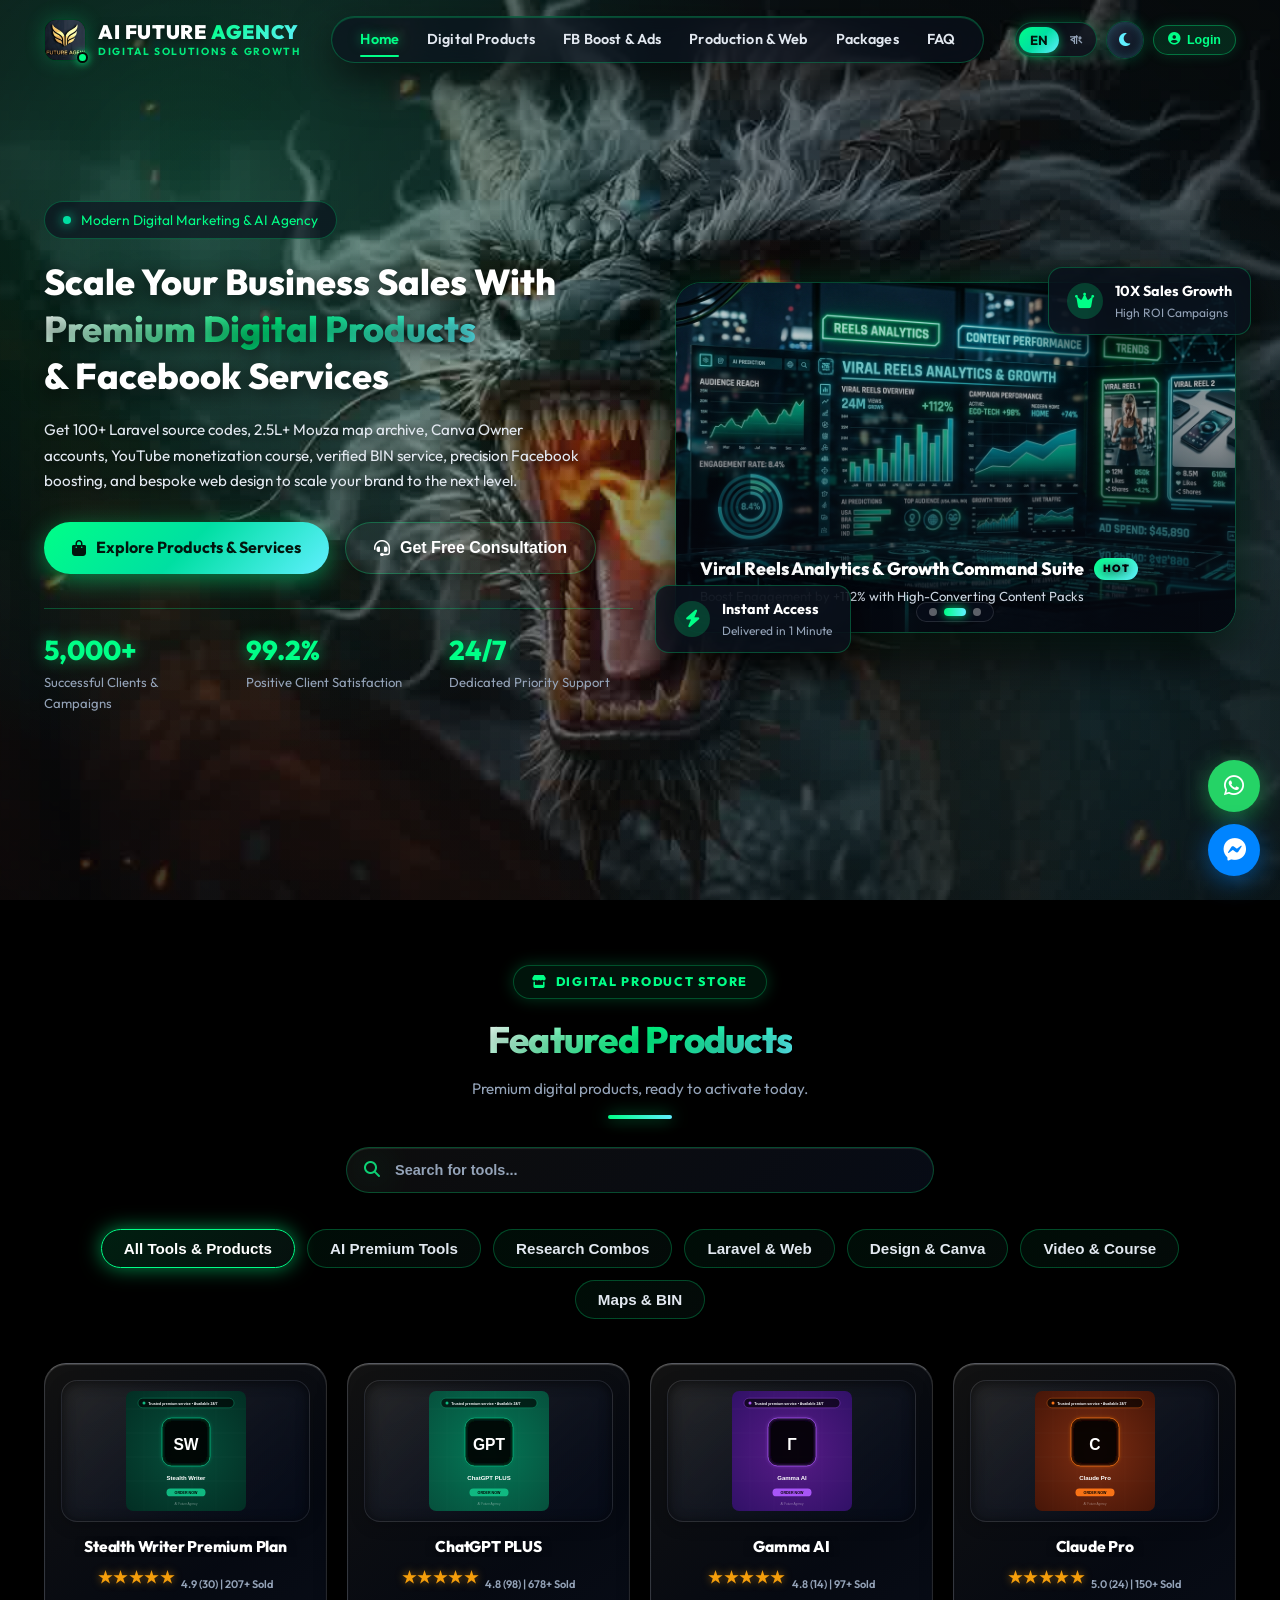
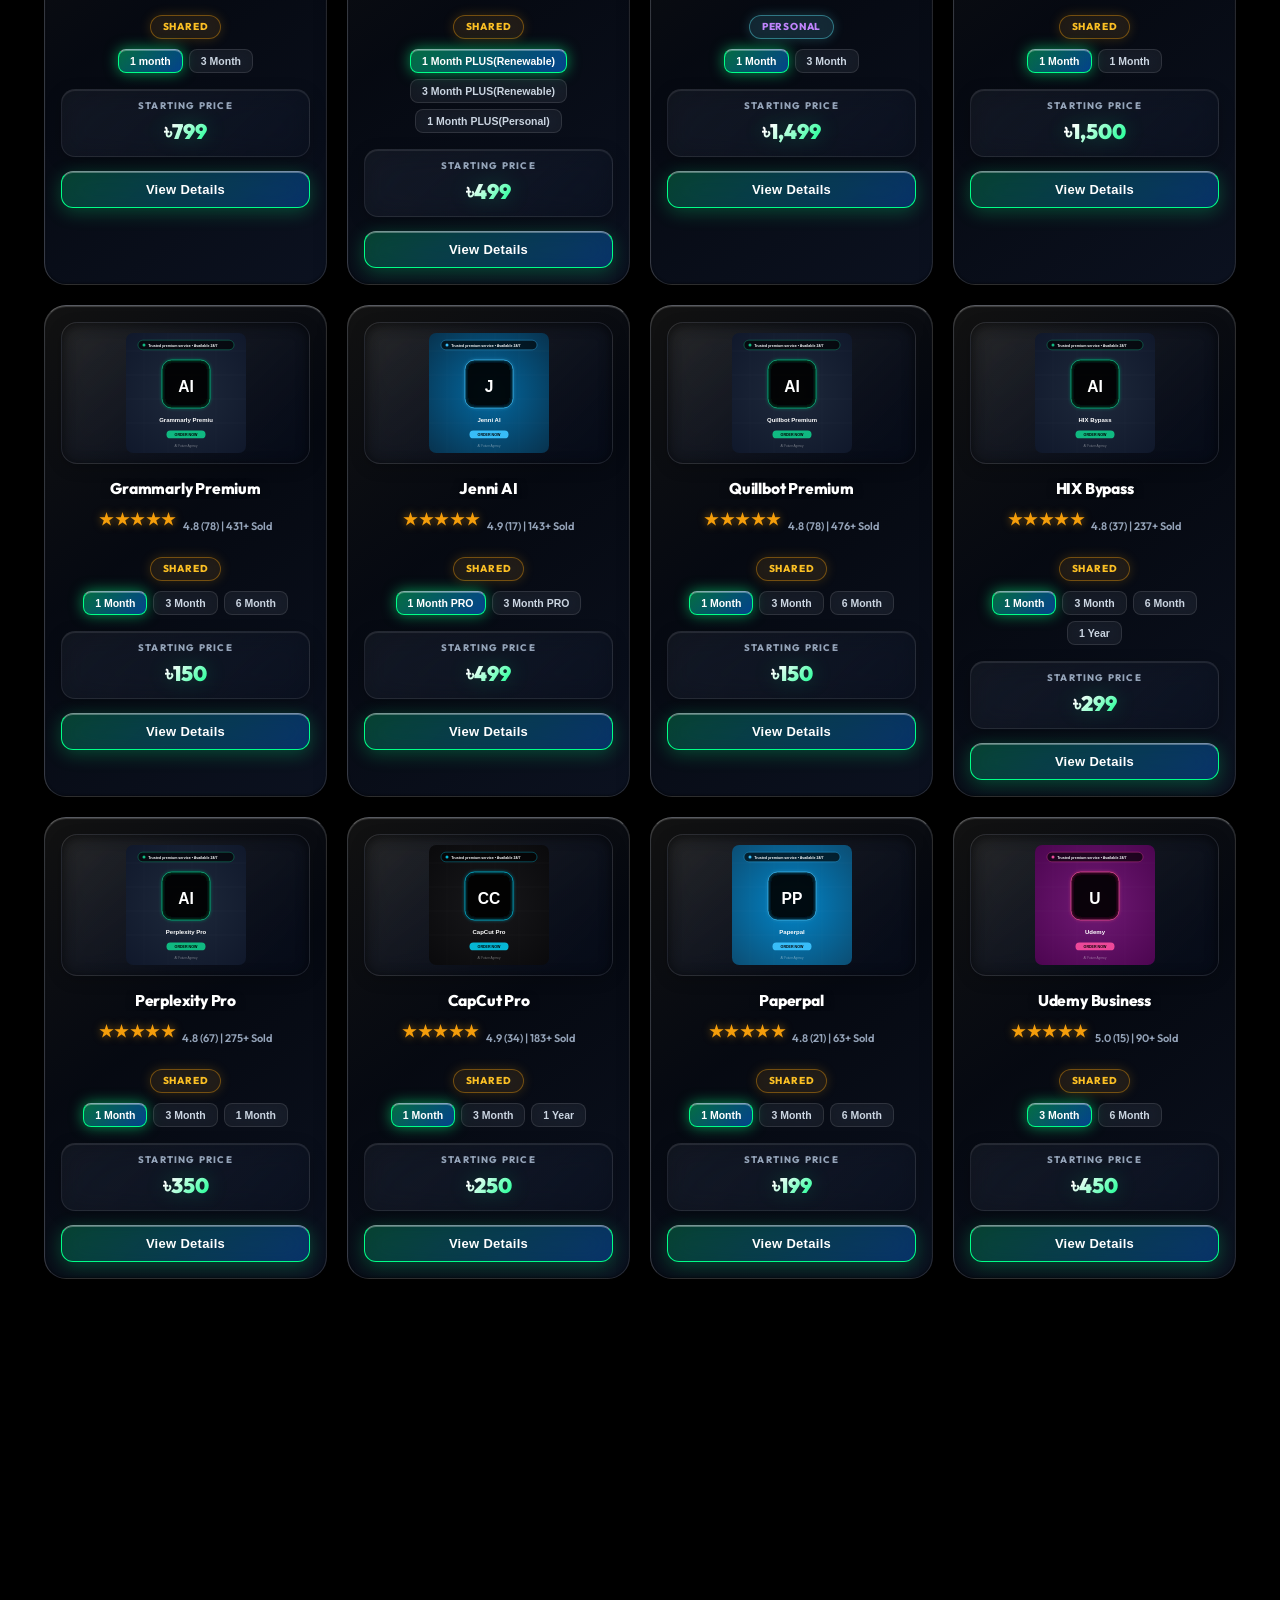
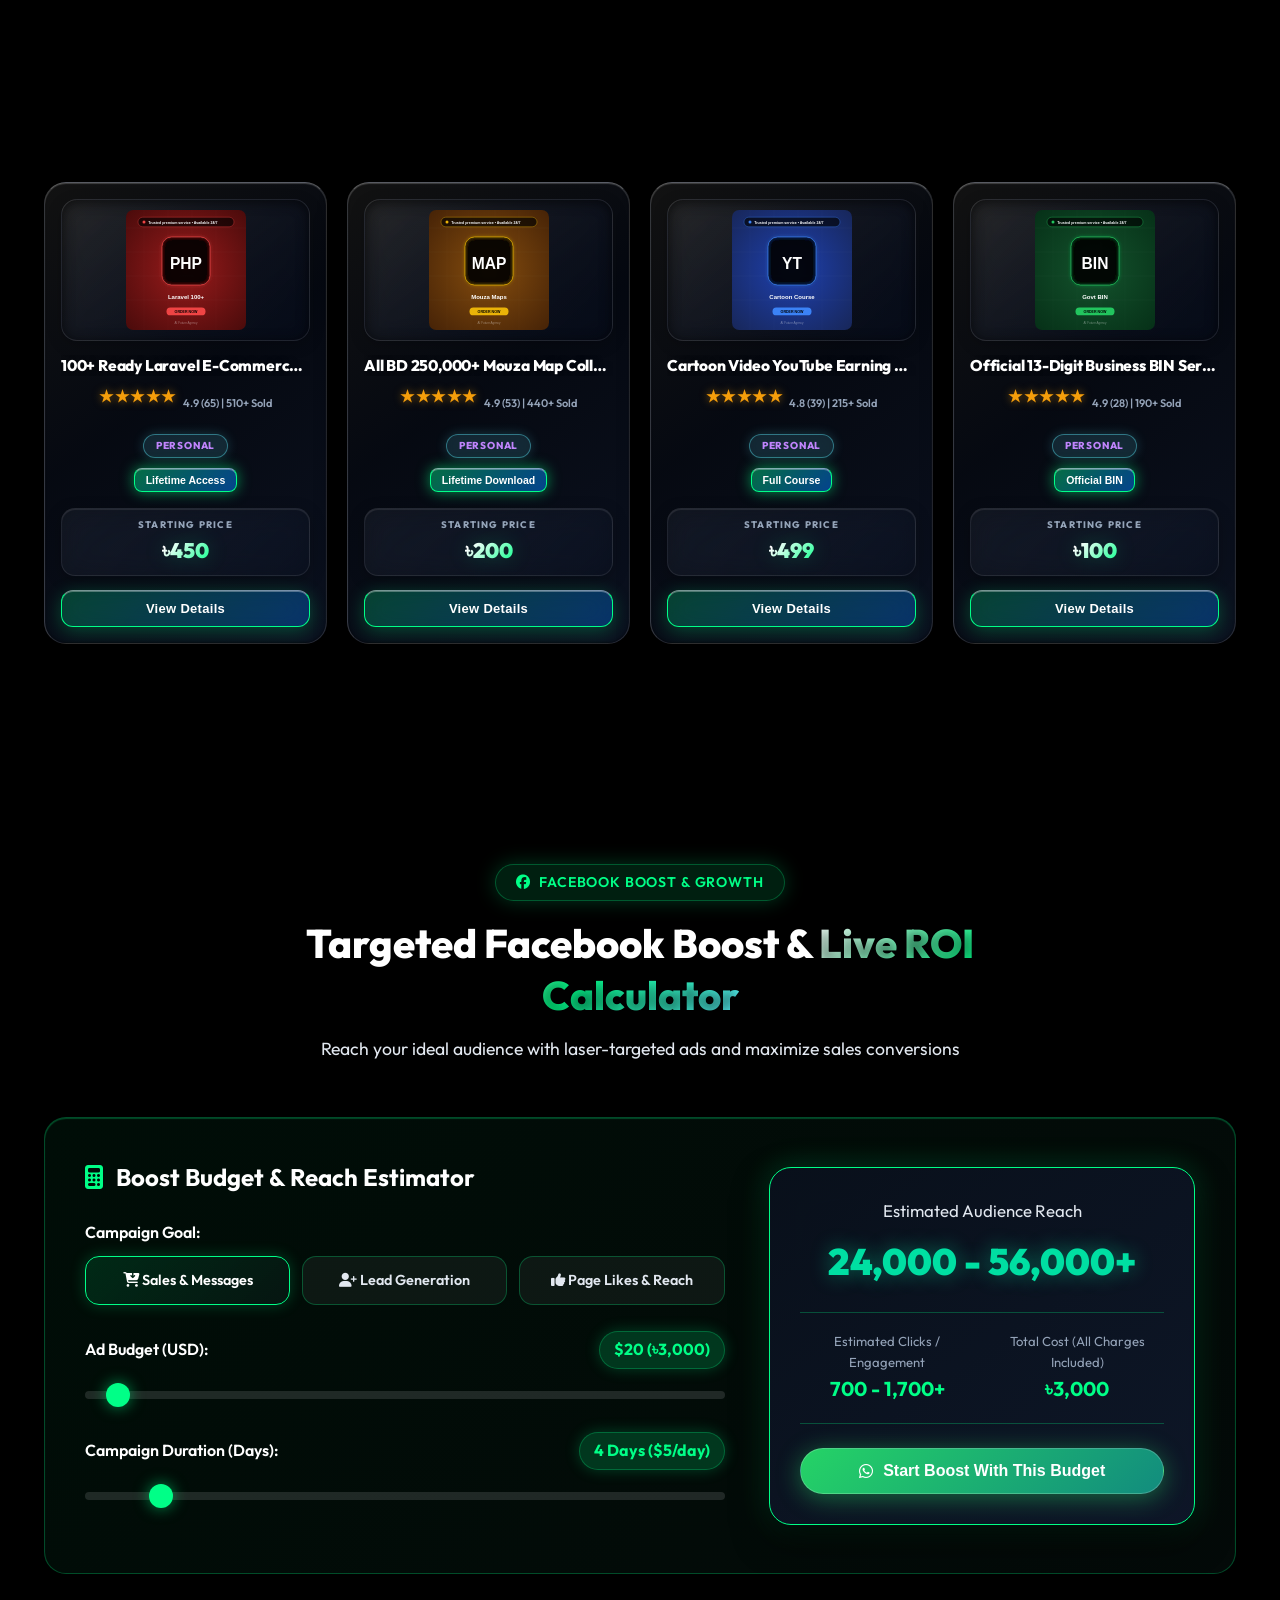
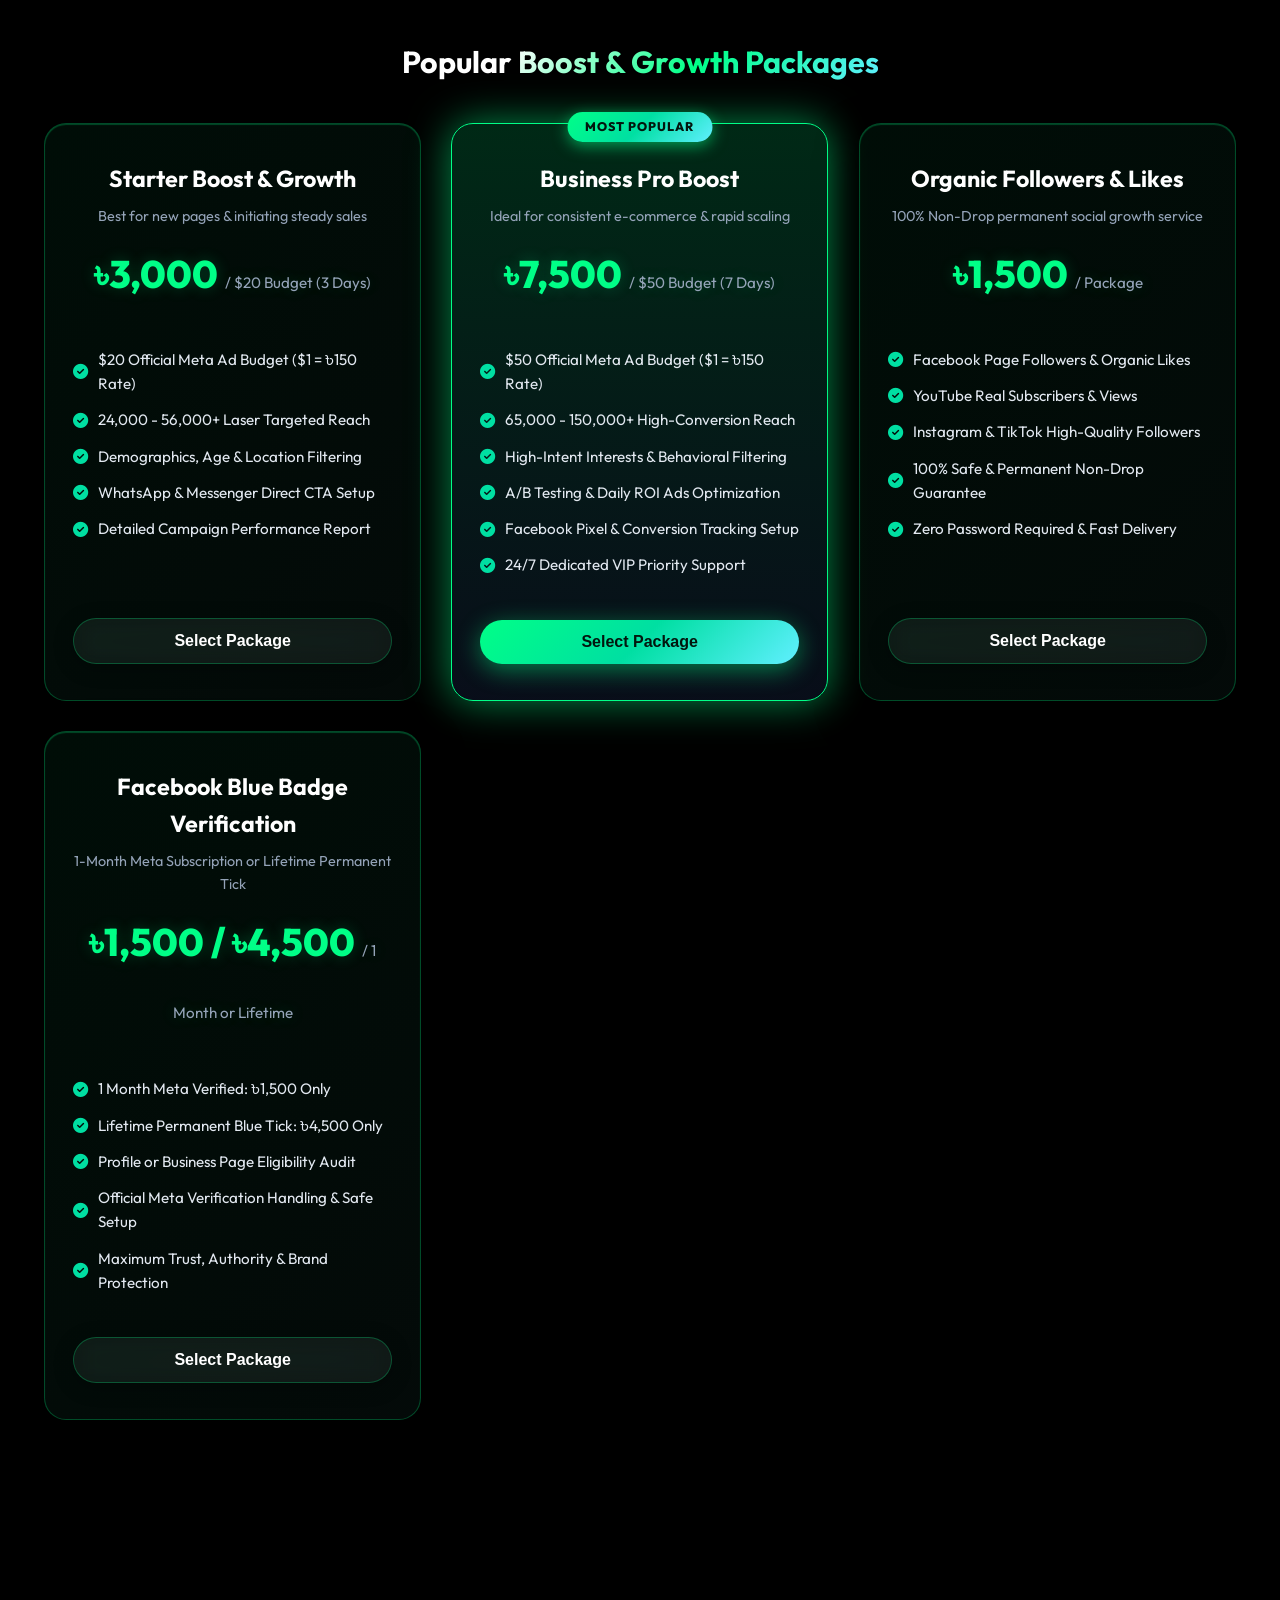
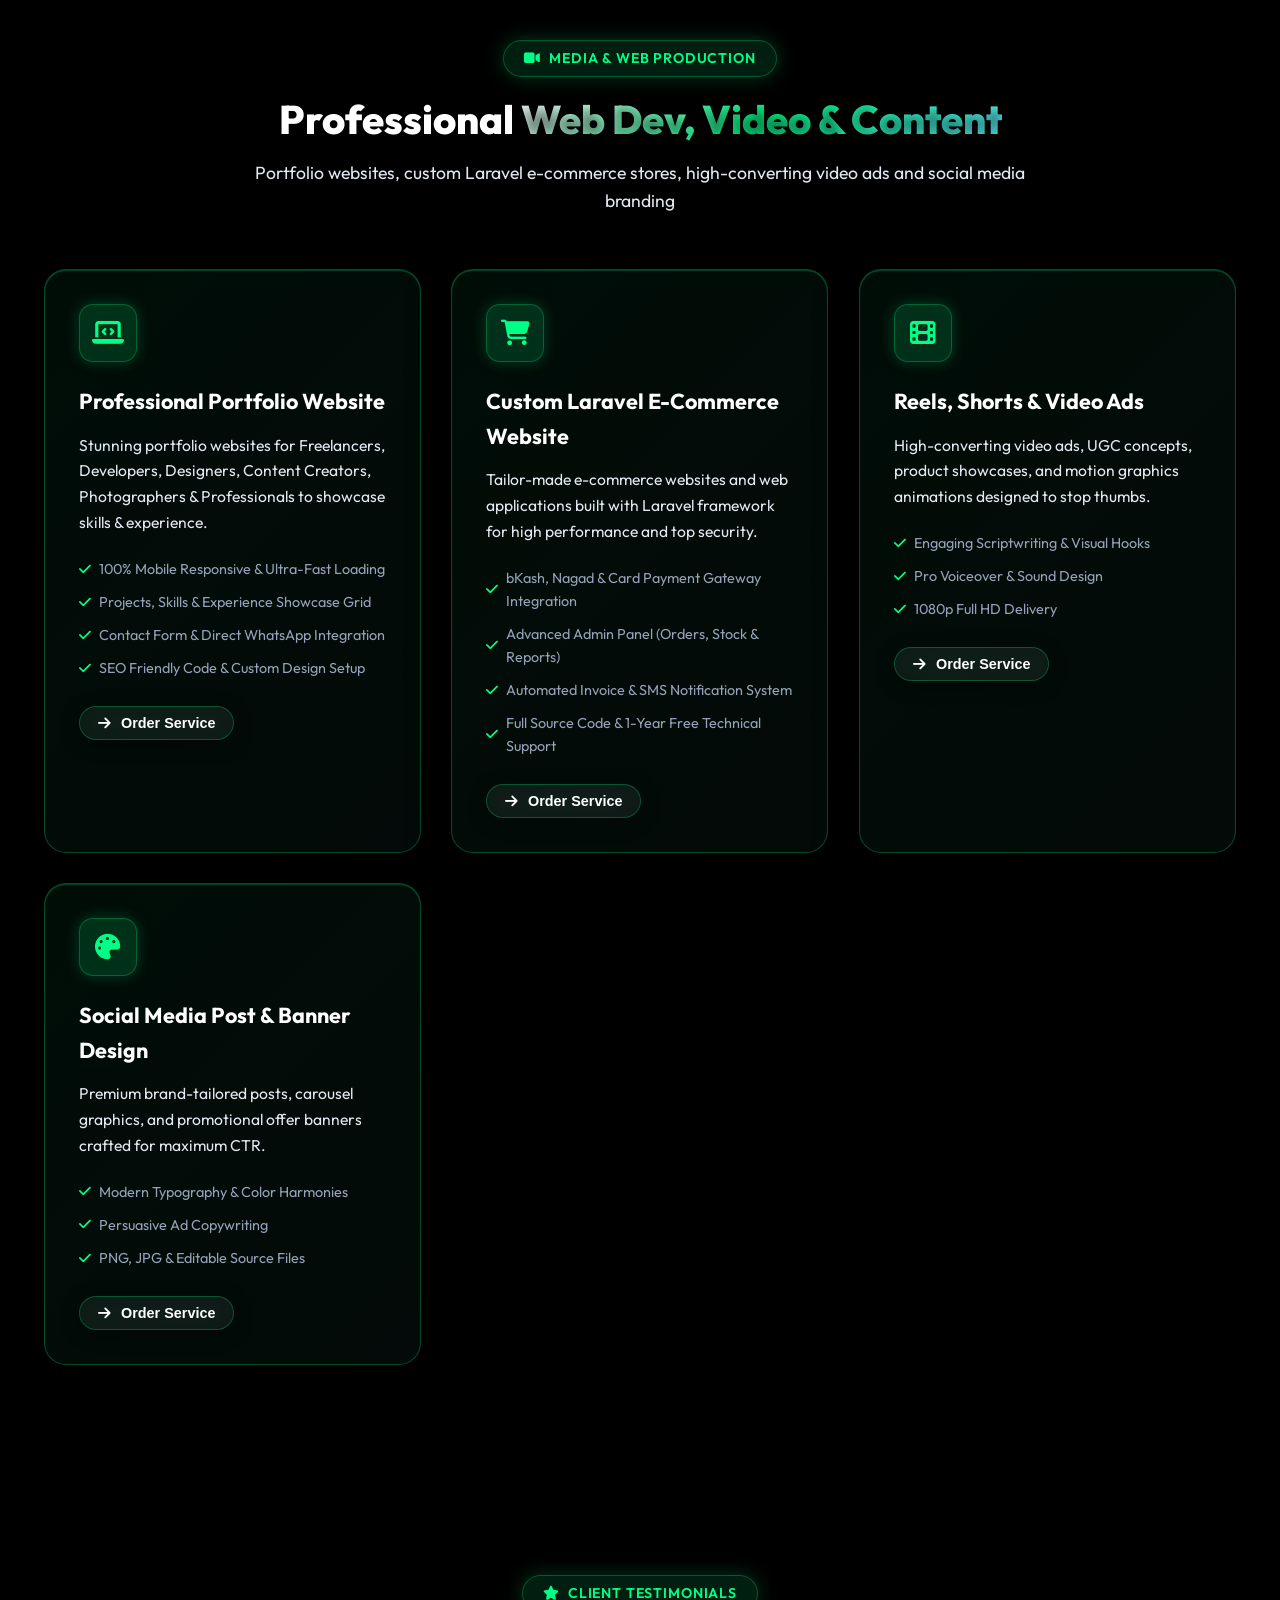
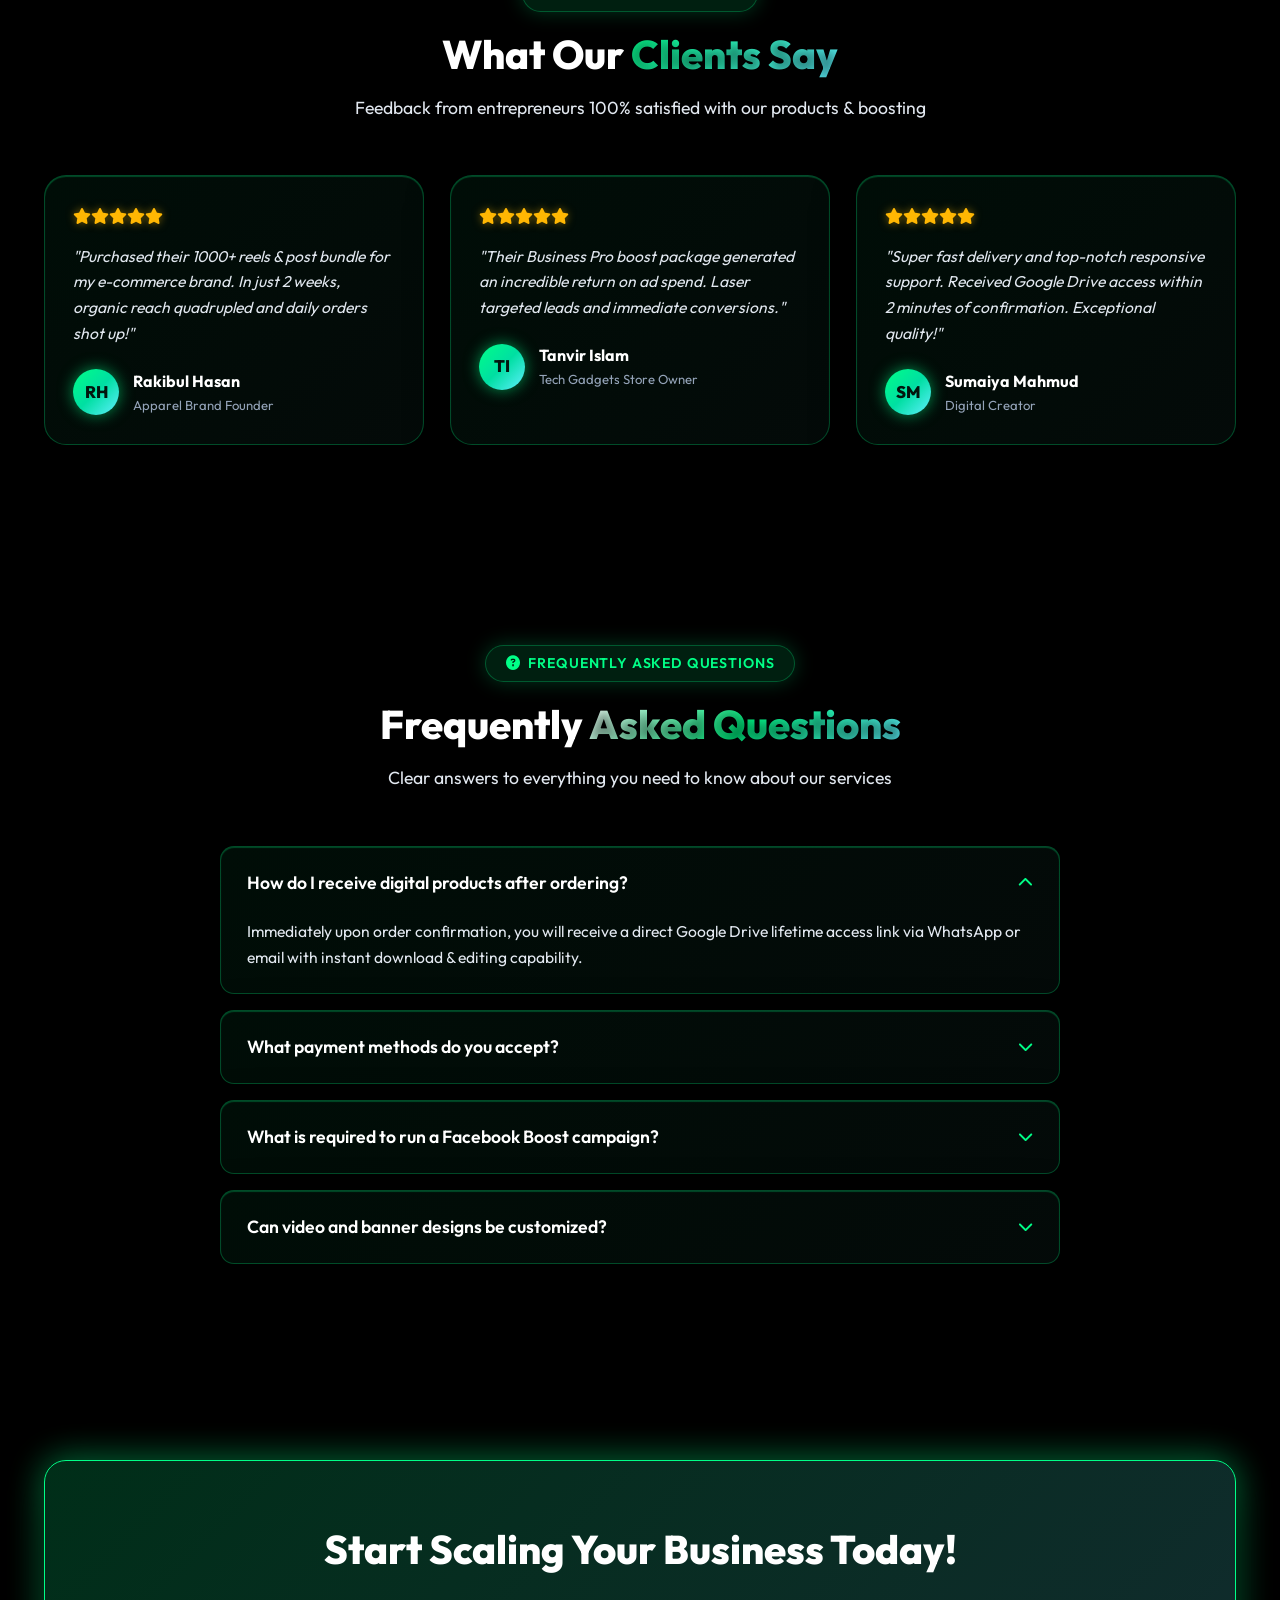
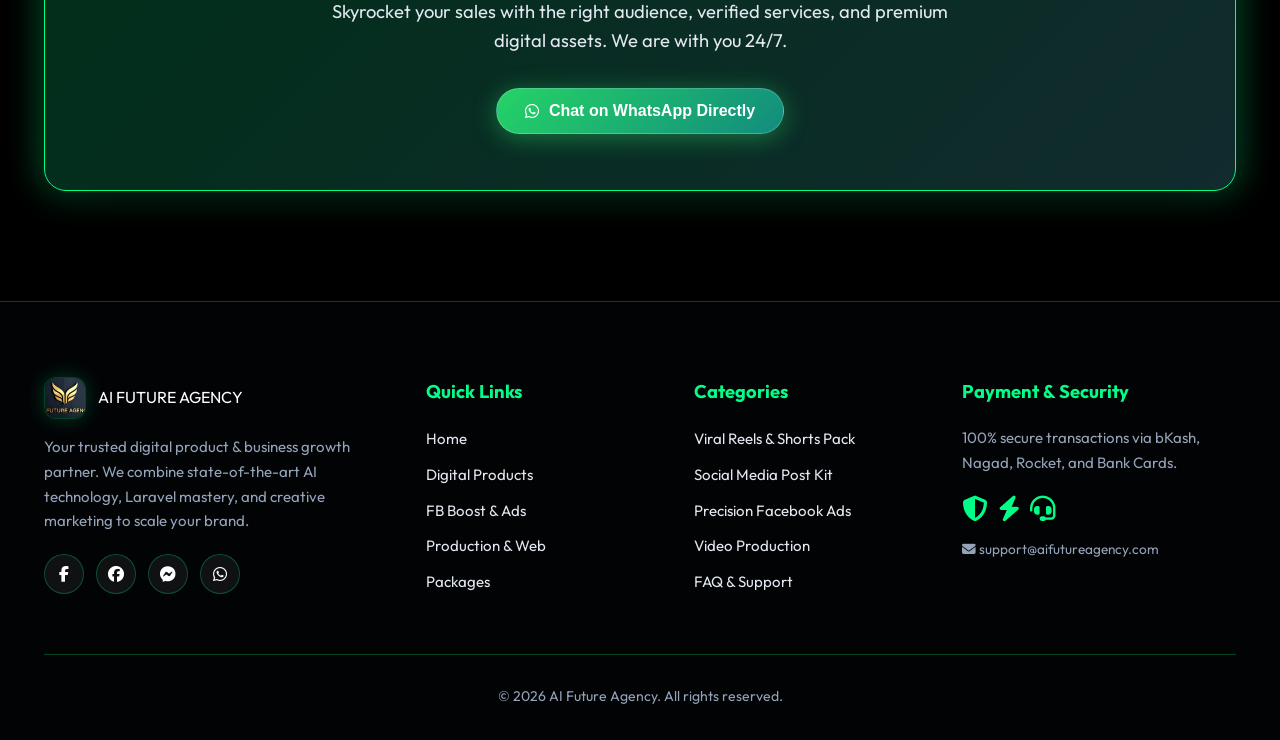
==== commit 5471198e: "feat: show only sleek avatar icon on login, clean FAQ nav, add Store access to dashboard" ====
--- a/index.html
+++ b/index.html
@@ -61,21 +61,6 @@
           <li><a href="#production" class="nav-link" data-i18n="nav_production">Production & Web</a></li>
           <li><a href="#pricing" class="nav-link" data-i18n="nav_pricing">Packages</a></li>
           <li><a href="#faq" class="nav-link" data-i18n="nav_faq">FAQ</a></li>
-
-          <!-- Mobile Drawer Auth Actions (Prominently visible when menu is opened on phone) -->
-          <li class="mobile-nav-auth-item">
-            <div class="mobile-auth-grid" id="mobileAuthGuest">
-              <a href="login.html" class="mobile-auth-btn mobile-auth-login" title="Login to Account">
-                <i class="fas fa-sign-in-alt"></i> <span data-i18n="nav_login_action">Login / লগইন</span>
-              </a>
-              <a href="register.html" class="mobile-auth-btn mobile-auth-register" title="Create Free Account">
-                <i class="fas fa-user-plus"></i> <span data-i18n="nav_register_action">Register / রেজিস্ট্রেশন</span>
-              </a>
-            </div>
-            <a href="dashboard.html" class="mobile-auth-btn mobile-auth-dashboard" id="mobileAuthUser" style="display: none;" title="Go to Dashboard">
-              <i class="fas fa-user-circle"></i> <span id="mobileAuthUserName">Customer Dashboard / ড্যাশবোর্ড</span>
-            </a>
-          </li>
         </ul>
 
         <div class="nav-actions">
--- a/styles.css
+++ b/styles.css
@@ -4668,10 +4668,10 @@
 
 /* Nav login button */
 .btn-login-nav {
-  background: #16a34a;
-  color: white;
-  border: none;
-  box-shadow: 0 4px 15px rgba(22, 163, 74, 0.35);
+  background: rgba(0, 255, 135, 0.12);
+  color: #00ff87;
+  border: 1px solid rgba(0, 255, 135, 0.35);
+  box-shadow: 0 0 14px rgba(0, 255, 135, 0.15);
   font-size: 12.5px;
   padding: 7px 14px;
   border-radius: 50px;
@@ -4680,30 +4680,66 @@
   gap: 6px;
   font-weight: 800;
   cursor: pointer;
-  transition: all 0.2s;
+  transition: all 0.22s ease;
   white-space: nowrap;
   flex-shrink: 0;
 }
 
 .btn-login-nav span {
-  max-width: 105px;
-  overflow: hidden;
-  text-overflow: ellipsis;
-  white-space: nowrap;
   display: inline-block;
 }
 
 .btn-login-nav:hover {
-  background: #15803d;
-  color: white;
+  background: linear-gradient(135deg, #00dfa2 0%, #00ff87 100%);
+  color: #020705;
+  border-color: #00ff87;
+  box-shadow: 0 0 20px rgba(0, 255, 135, 0.45);
   transform: translateY(-1px);
 }
 
+/* When logged in: ONLY a sleek, beautiful cyber glowing avatar icon */
 .btn-login-nav.logged-in {
-  background: rgba(15, 23, 42, 0.85);
-  border: 1px solid rgba(0, 255, 135, 0.4);
-  color: #00ff87;
-  box-shadow: 0 0 15px rgba(0, 255, 135, 0.2);
+  width: 38px !important;
+  height: 38px !important;
+  min-width: 38px !important;
+  padding: 0 !important;
+  border-radius: 50% !important;
+  background: radial-gradient(circle at 35% 35%, rgba(0, 255, 135, 0.28) 0%, rgba(4, 14, 12, 0.95) 100%) !important;
+  border: 1.5px solid #00ff87 !important;
+  color: #00ff87 !important;
+  box-shadow: 0 0 16px rgba(0, 255, 135, 0.45) !important;
+  display: flex !important;
+  align-items: center !important;
+  justify-content: center !important;
+  font-size: 15px !important;
+  cursor: pointer !important;
+  position: relative !important;
+  transition: all 0.25s ease !important;
+}
+
+.btn-login-nav.logged-in:hover {
+  transform: scale(1.08) !important;
+  box-shadow: 0 0 25px rgba(0, 255, 135, 0.75), 0 0 10px rgba(96, 239, 255, 0.5) !important;
+  border-color: #60efff !important;
+  color: #ffffff !important;
+}
+
+.online-indicator-dot {
+  position: absolute;
+  bottom: 1px;
+  right: 1px;
+  width: 9px;
+  height: 9px;
+  background: #00ff87;
+  border-radius: 50%;
+  border: 1.5px solid #020705;
+  box-shadow: 0 0 6px #00ff87;
+  animation: pulseDot 2s infinite;
+}
+
+@keyframes pulseDot {
+  0%, 100% { opacity: 1; transform: scale(1); }
+  50% { opacity: 0.6; transform: scale(1.2); }
 }
 
 @media (max-width: 768px) {
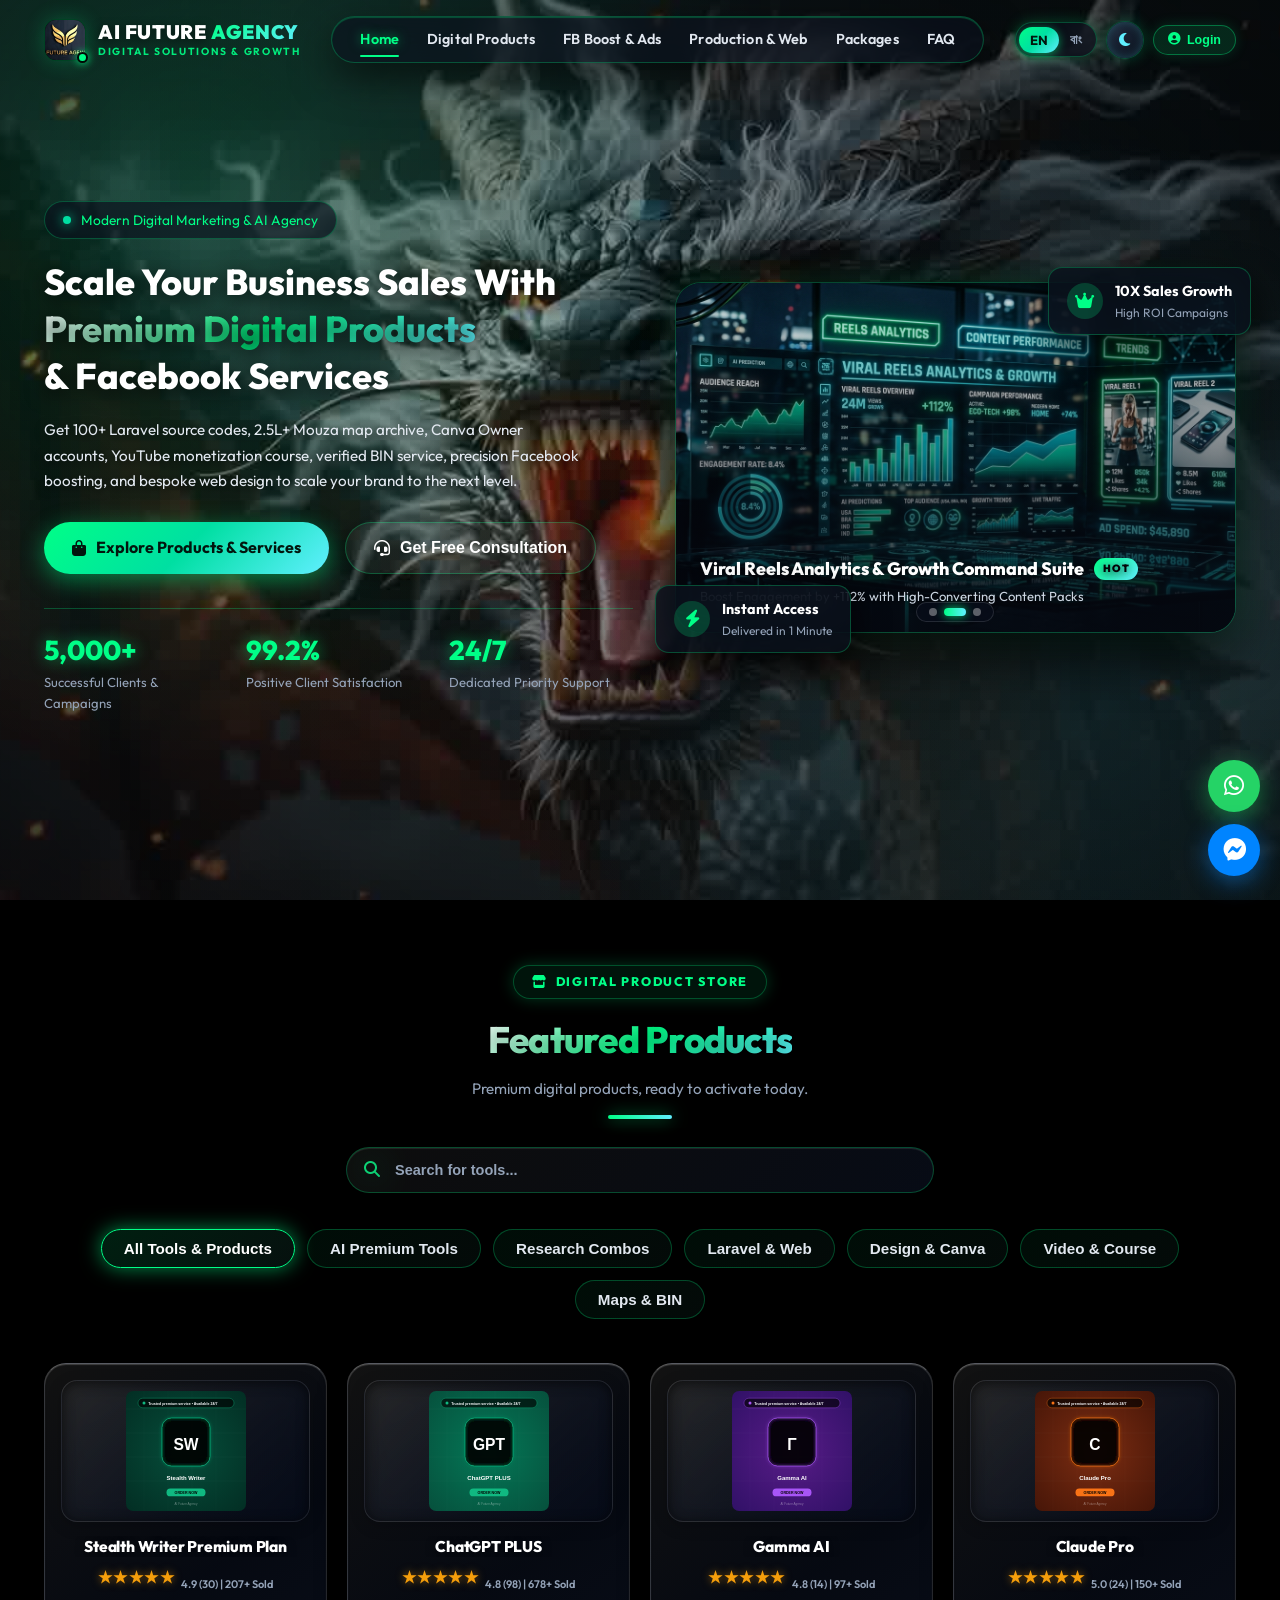
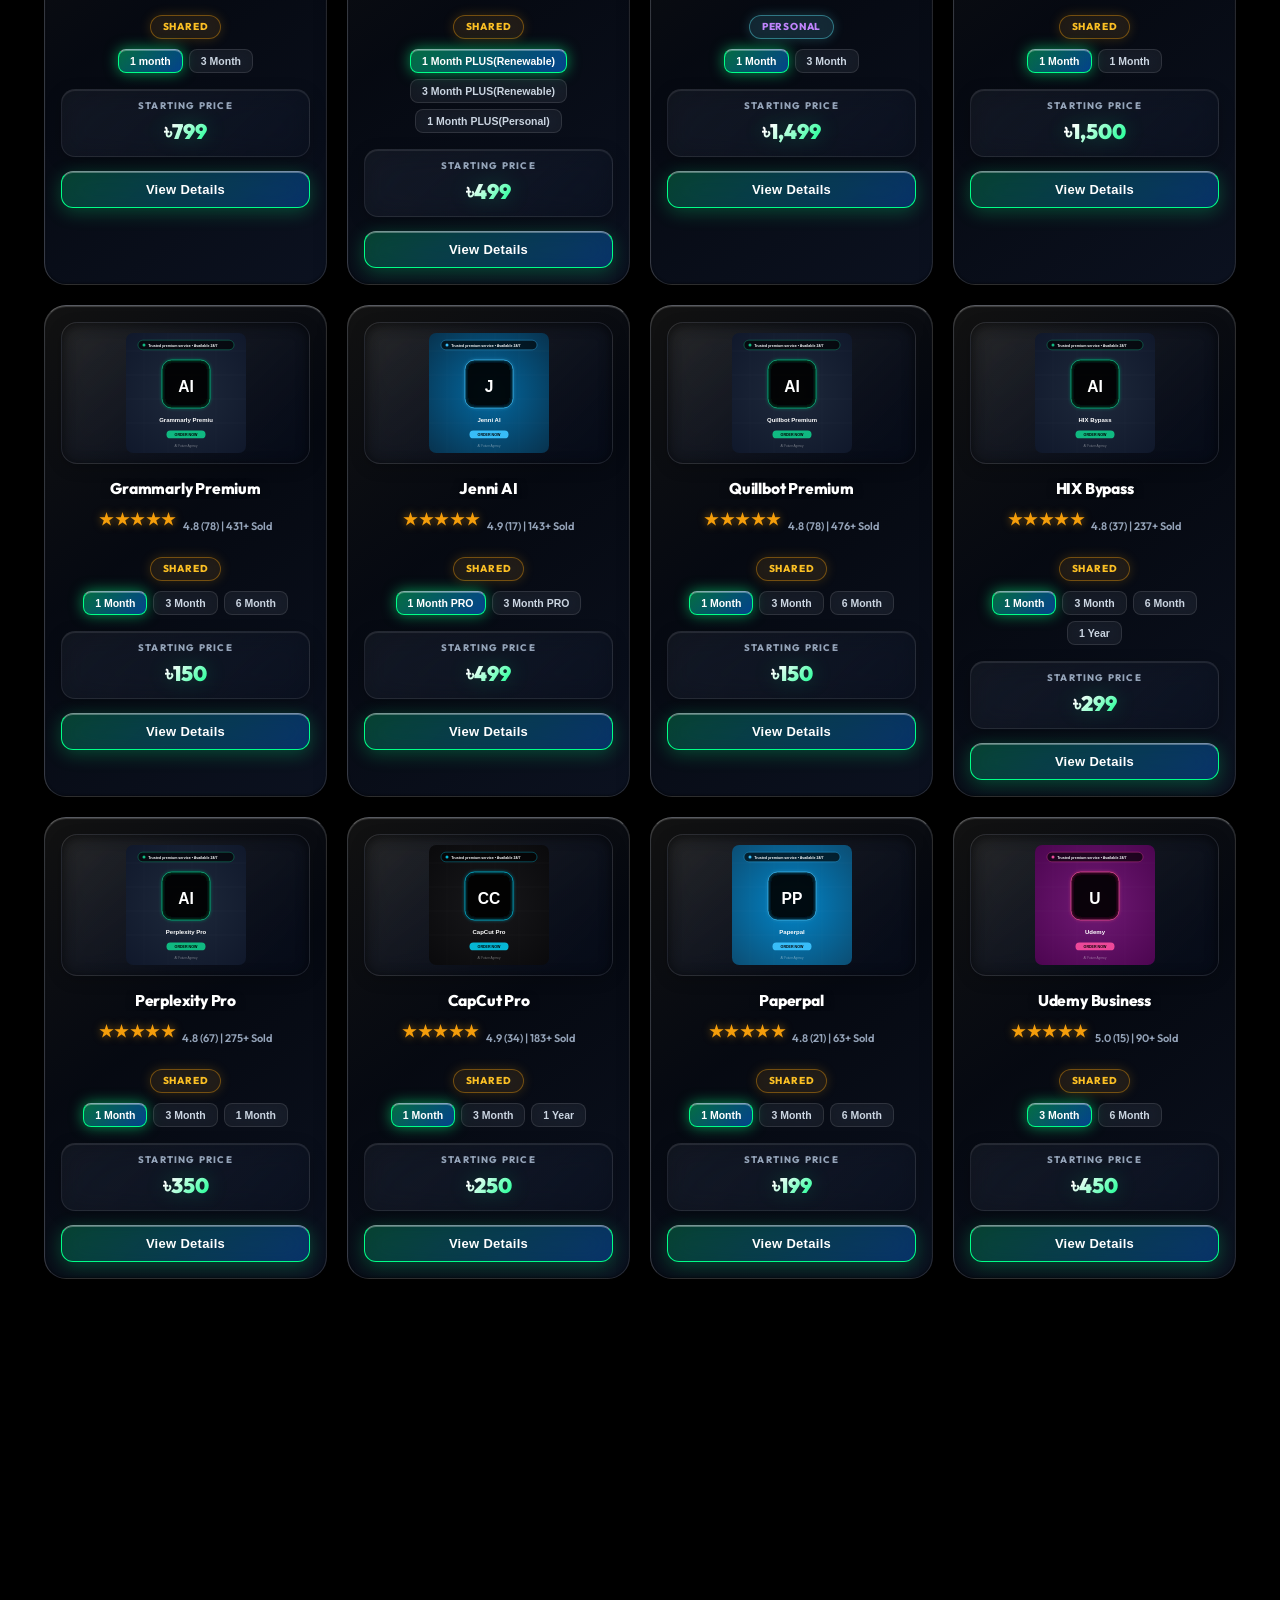
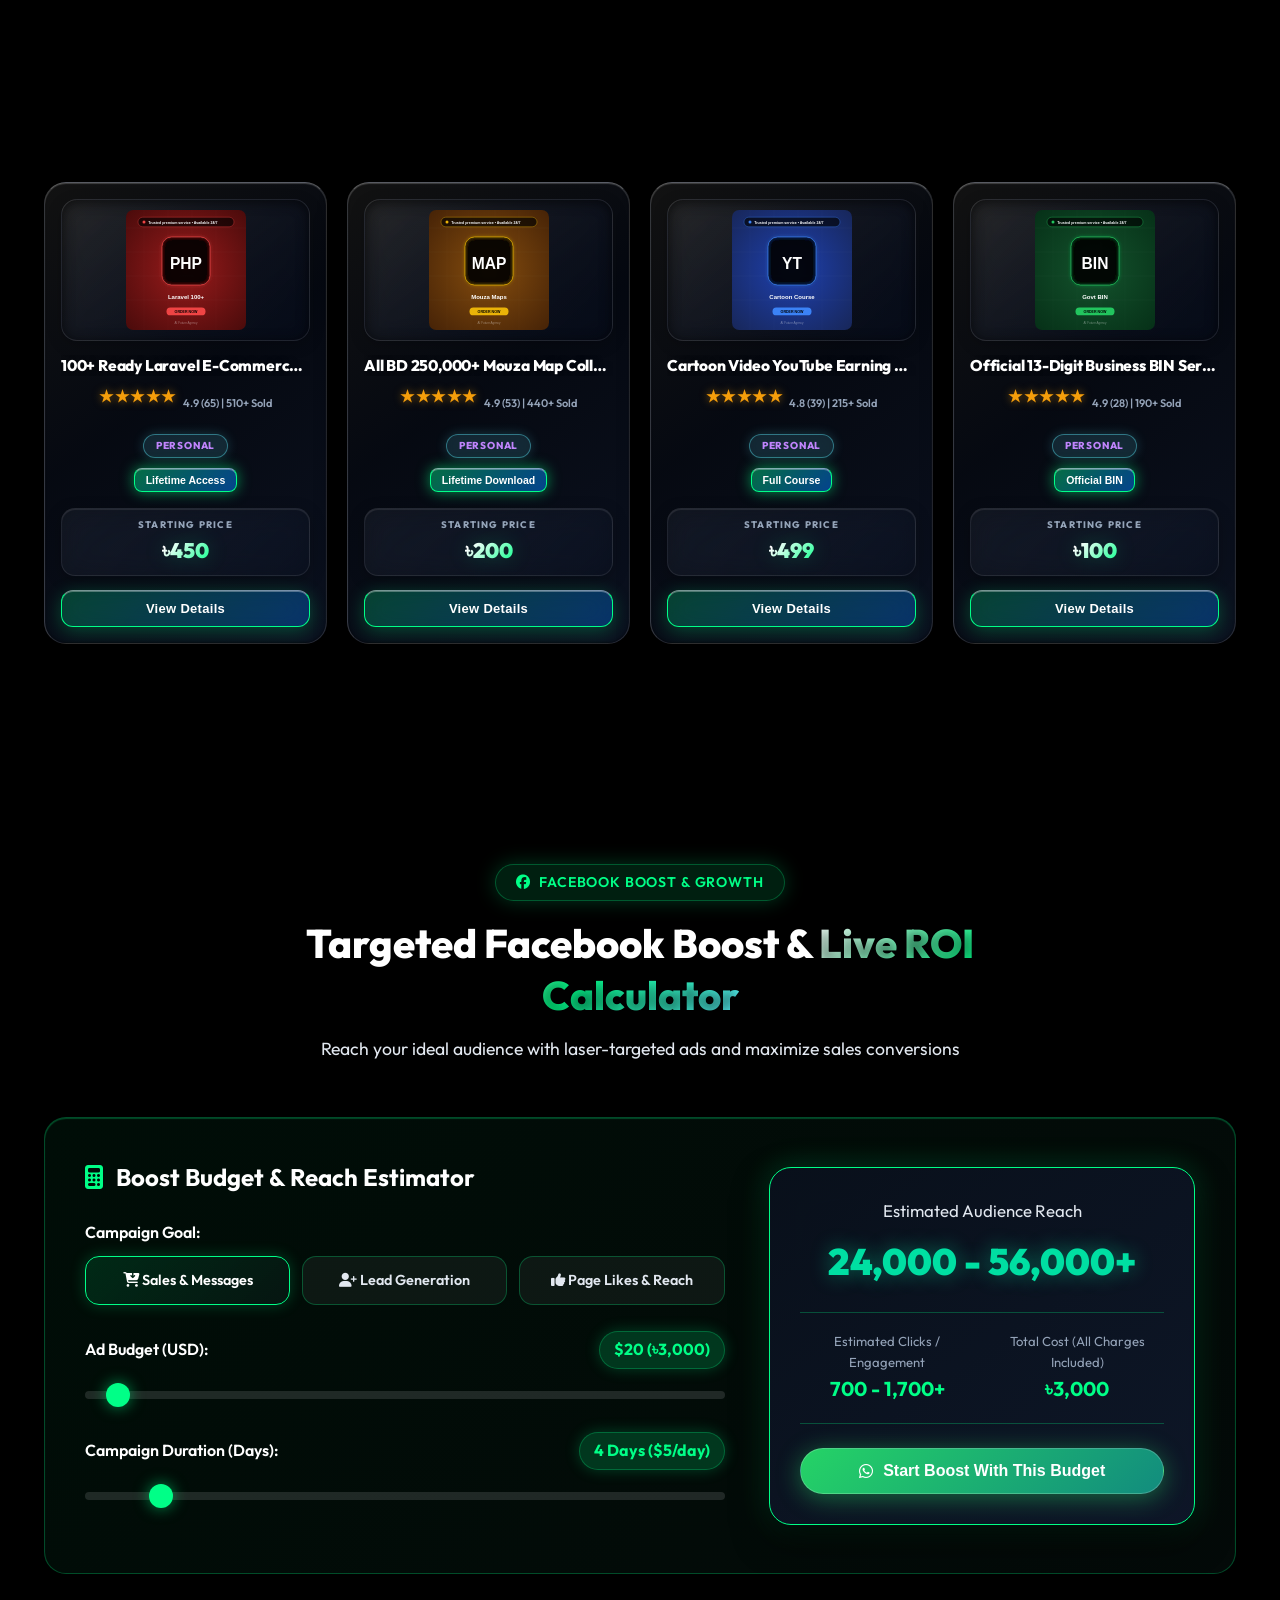
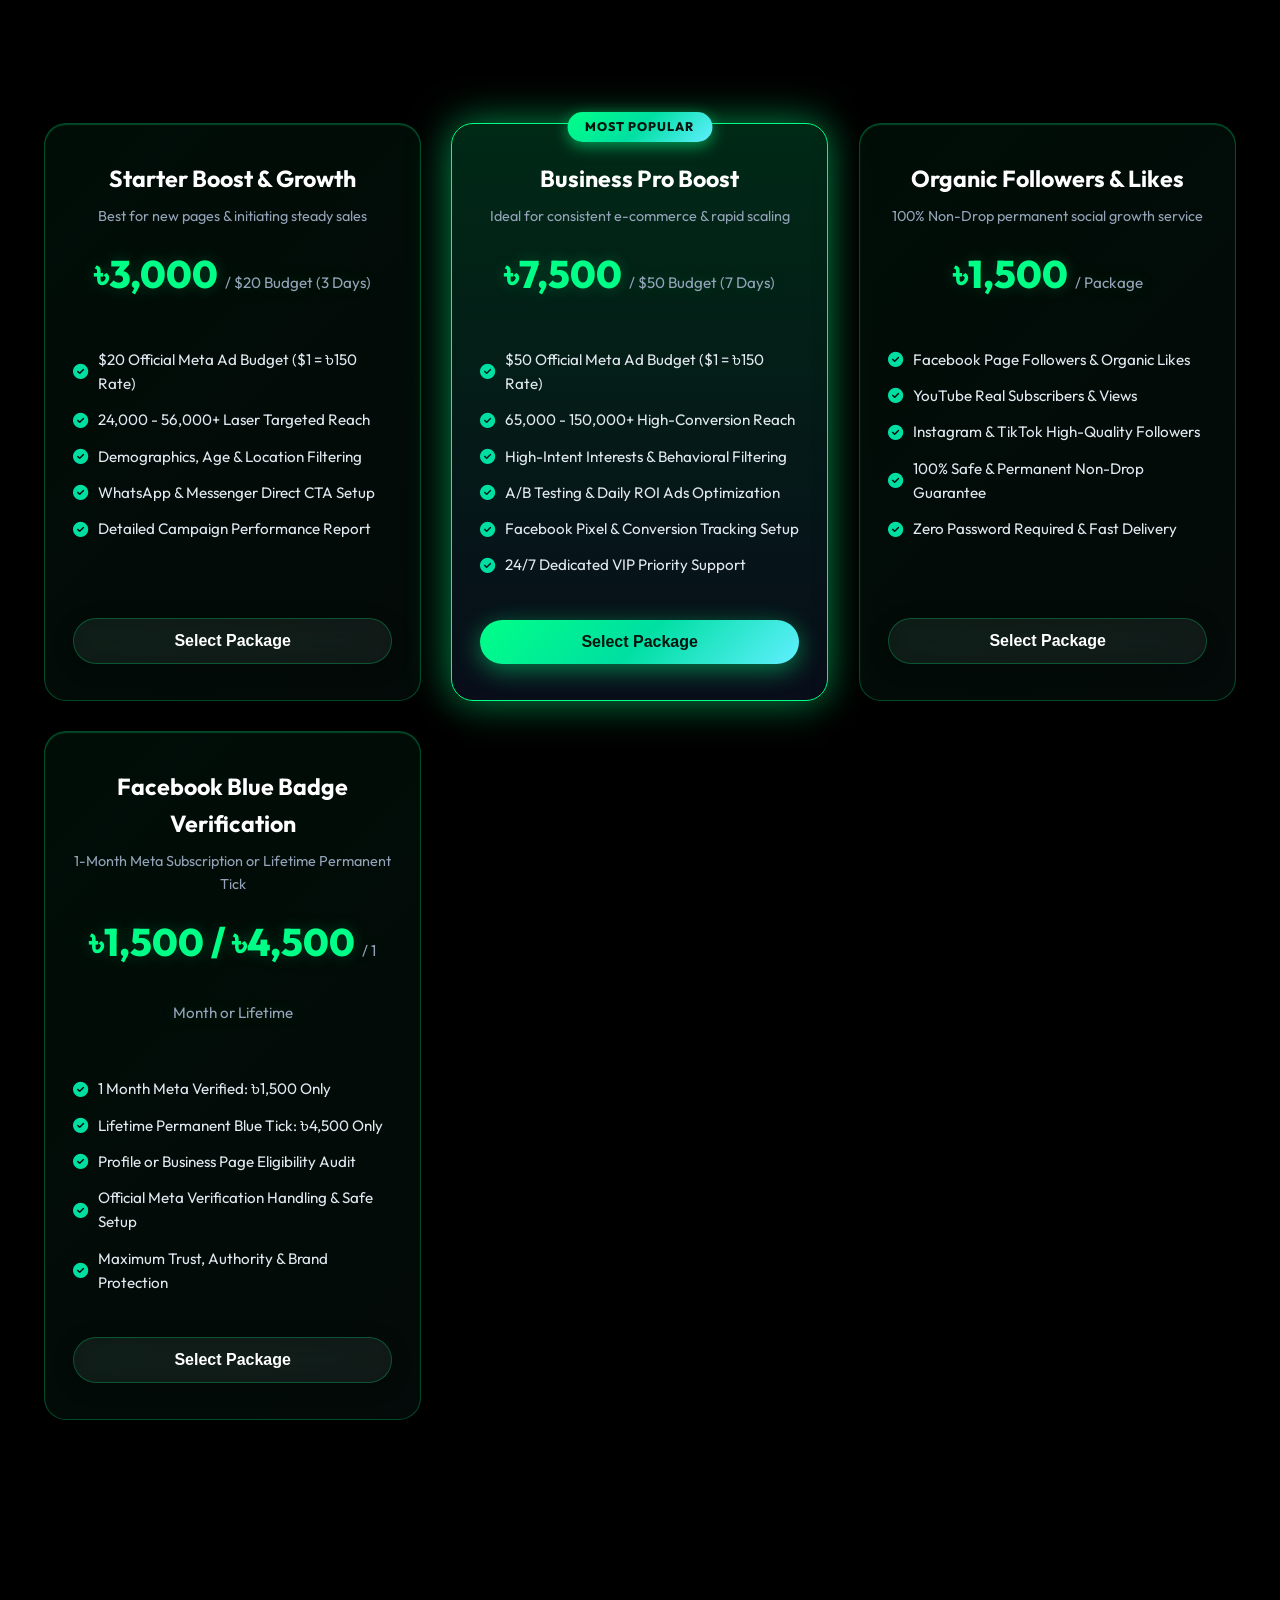
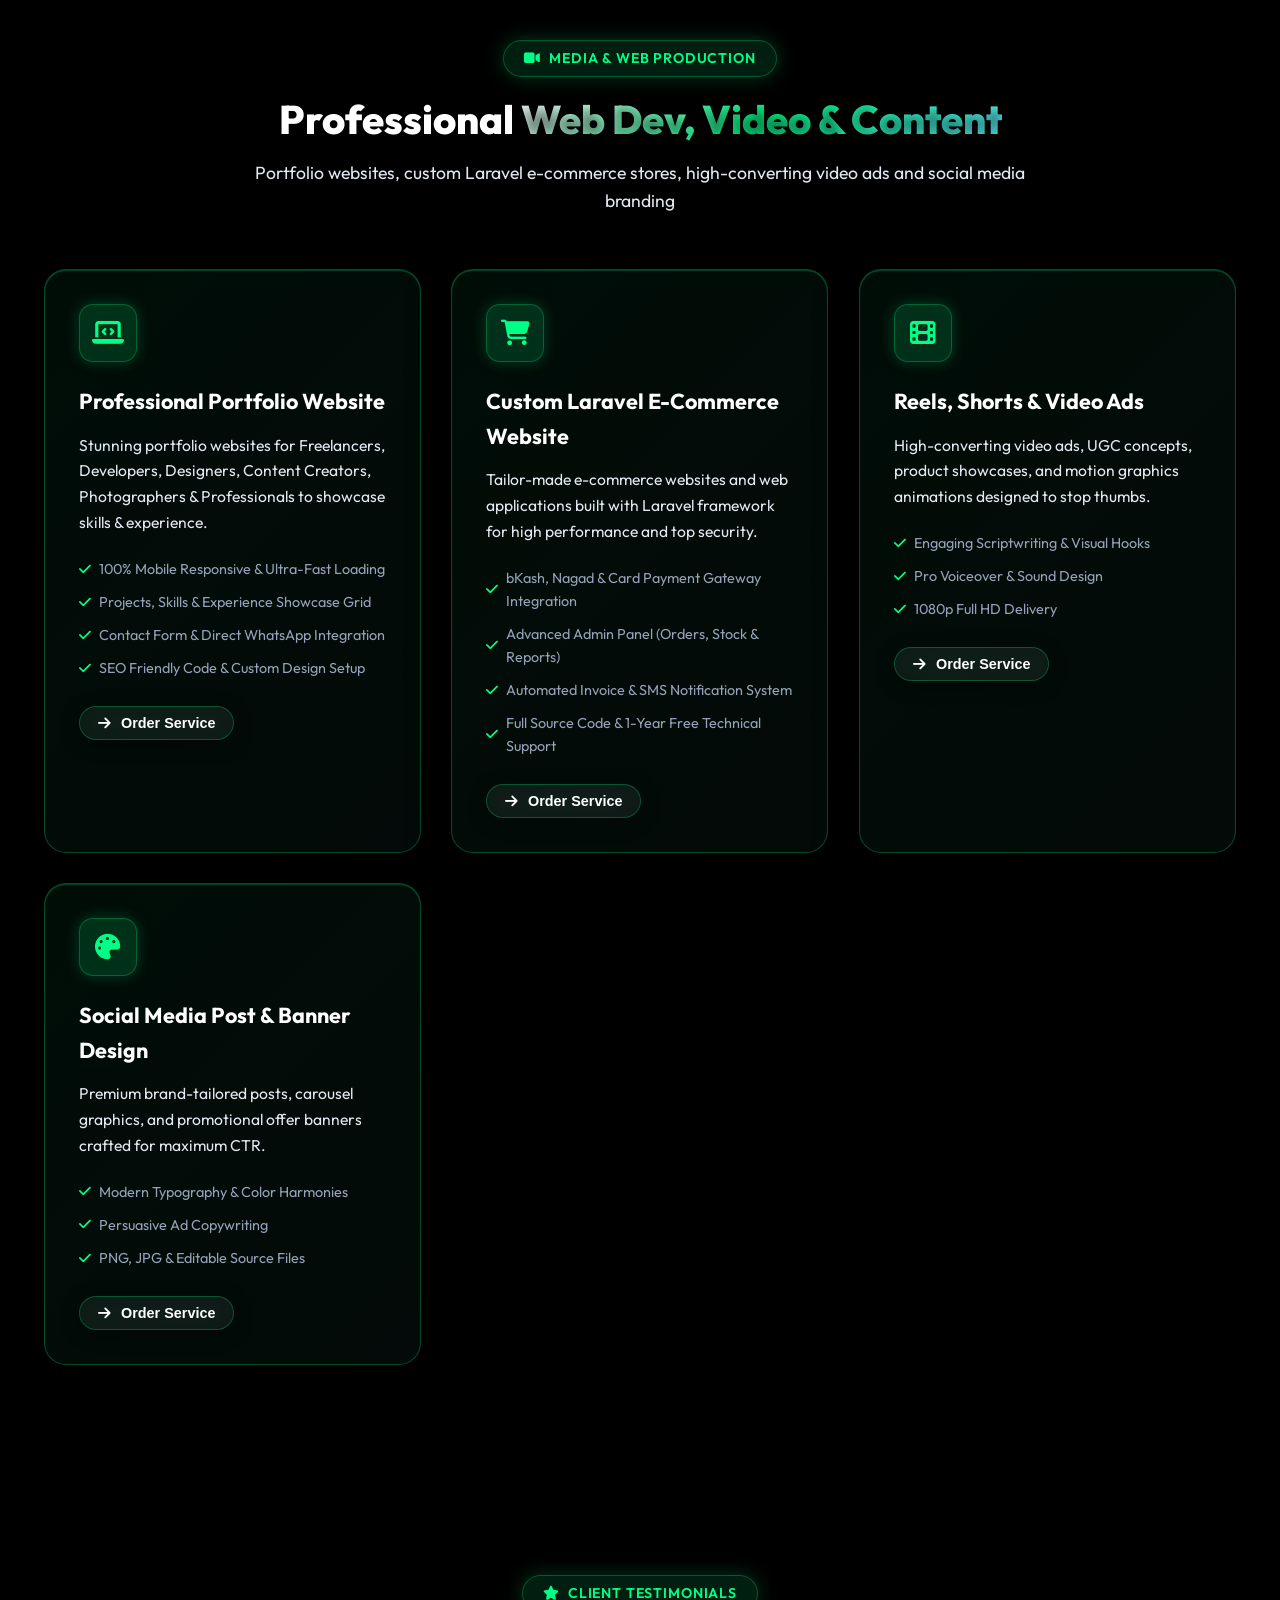
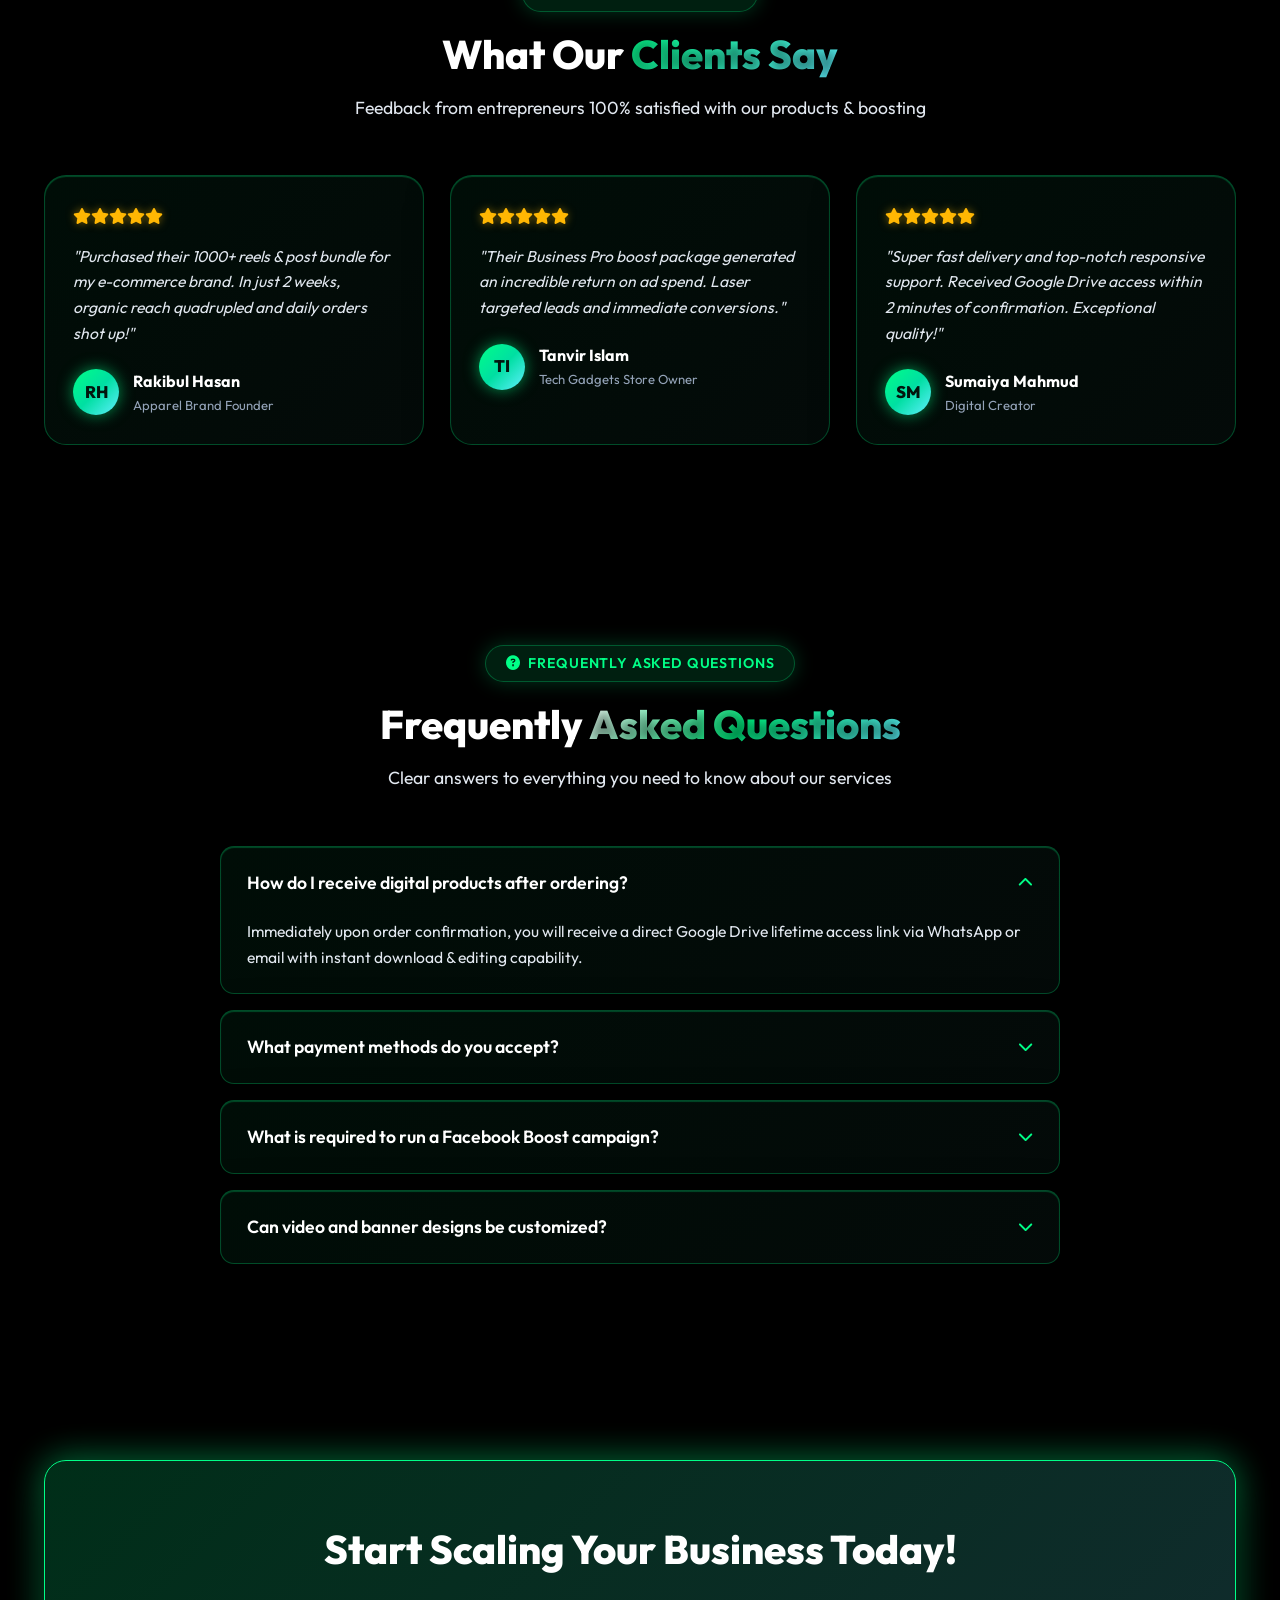
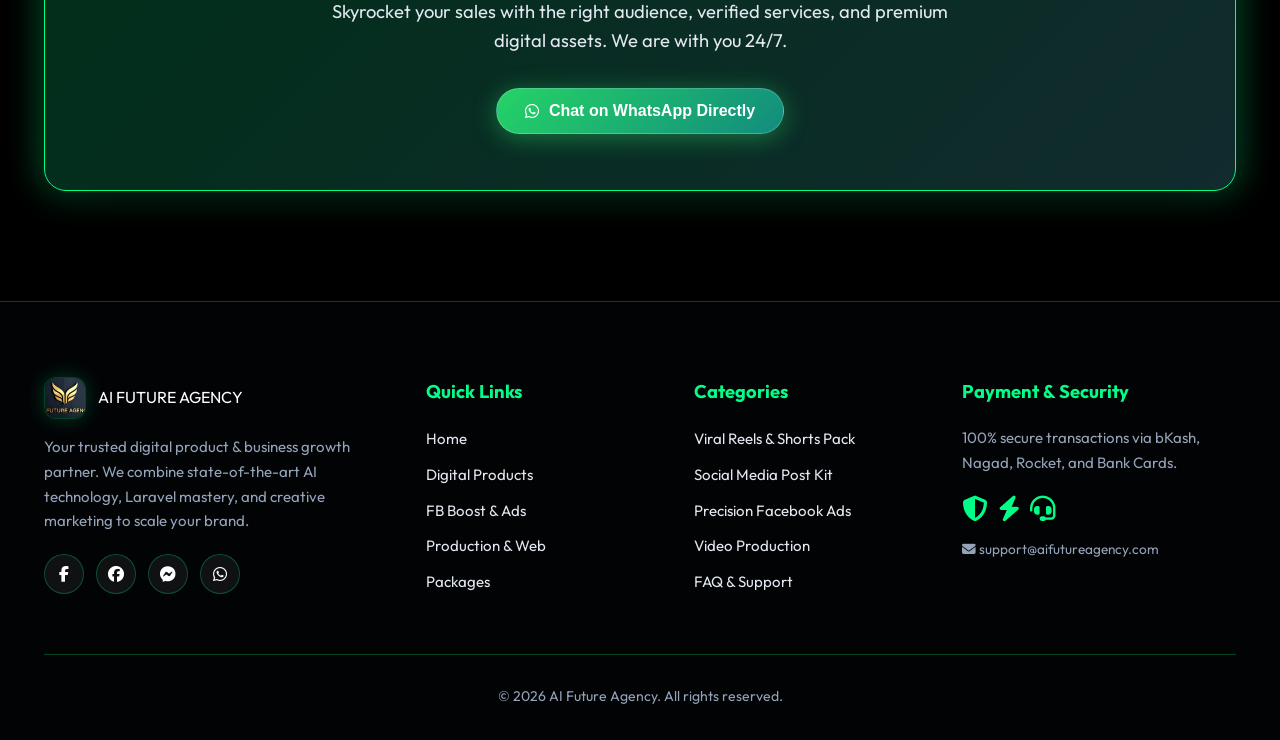
==== commit f5d7652a: "Remove instant demo activation button from payment gateway" ====
--- a/index.html
+++ b/index.html
@@ -997,16 +997,6 @@
       <button class="btn-pay-submit" id="confirmPaymentBtn">
         <i class="fas fa-check-circle"></i> Submit TrxID & Activate Access
       </button>
-
-      <!-- Sleek Glowing High-Tech Demo Activation Option -->
-      <button type="button" id="demoInstantActivateBtn" class="btn-demo-cyber-activate">
-        <span class="demo-lightning-icon">⚡</span>
-        <div class="demo-btn-text">
-          <strong>Instant Demo Activation</strong>
-          <small>Click to auto-generate TrxID & simulate 1-click test activation</small>
-        </div>
-        <i class="fas fa-arrow-right demo-arrow-icon"></i>
-      </button>
     </div>
   </div>
 
--- a/styles.css
+++ b/styles.css
@@ -2329,74 +2329,7 @@
     margin-top: 8px !important;
   }
 
-  /* --- Mobile Nav Drawer Authentication Action Items --- */
-  .mobile-nav-auth-item {
-    display: block !important;
-    margin-top: 14px !important;
-    padding-top: 16px !important;
-    border-top: 1px dashed rgba(255, 255, 255, 0.15) !important;
-    width: 100% !important;
-  }
-
-  .mobile-auth-grid {
-    display: grid !important;
-    grid-template-columns: 1fr 1fr !important;
-    gap: 10px !important;
-    width: 100% !important;
-  }
-
-  .mobile-auth-btn {
-    display: flex !important;
-    align-items: center !important;
-    justify-content: center !important;
-    gap: 8px !important;
-    padding: 12px 14px !important;
-    border-radius: 12px !important;
-    font-size: 0.92rem !important;
-    font-weight: 800 !important;
-    text-decoration: none !important;
-    text-align: center !important;
-    transition: all 0.22s ease !important;
-    box-shadow: 0 4px 15px rgba(0, 0, 0, 0.4) !important;
-  }
-
-  .mobile-auth-login {
-    background: rgba(255, 255, 255, 0.06) !important;
-    border: 1px solid rgba(0, 255, 135, 0.4) !important;
-    color: #00ff87 !important;
-  }
-
-  .mobile-auth-login:hover, .mobile-auth-login:active {
-    background: rgba(0, 255, 135, 0.2) !important;
-    border-color: #00ff87 !important;
-    color: #ffffff !important;
-    transform: translateY(-2px);
-  }
-
-  .mobile-auth-register {
-    background: linear-gradient(135deg, #00dfa2 0%, #00ff87 100%) !important;
-    border: 1px solid #00ff87 !important;
-    color: #020705 !important;
-  }
-
-  .mobile-auth-register:hover, .mobile-auth-register:active {
-    background: linear-gradient(135deg, #00ff87 0%, #60efff 100%) !important;
-    color: #020705 !important;
-    transform: translateY(-2px);
-    box-shadow: 0 6px 20px rgba(0, 255, 135, 0.5) !important;
-  }
-
-  .mobile-auth-dashboard {
-    background: linear-gradient(135deg, rgba(96, 239, 255, 0.15) 0%, rgba(0, 255, 135, 0.15) 100%) !important;
-    border: 1px solid rgba(0, 255, 135, 0.5) !important;
-    color: #00ff87 !important;
-    width: 100% !important;
-  }
-
-  .mobile-auth-dashboard:hover, .mobile-auth-dashboard:active {
-    background: rgba(0, 255, 135, 0.25) !important;
-    color: #ffffff !important;
-  }
+
 
   /* --- Hero Section Mobile Polish --- */
   .hero {
